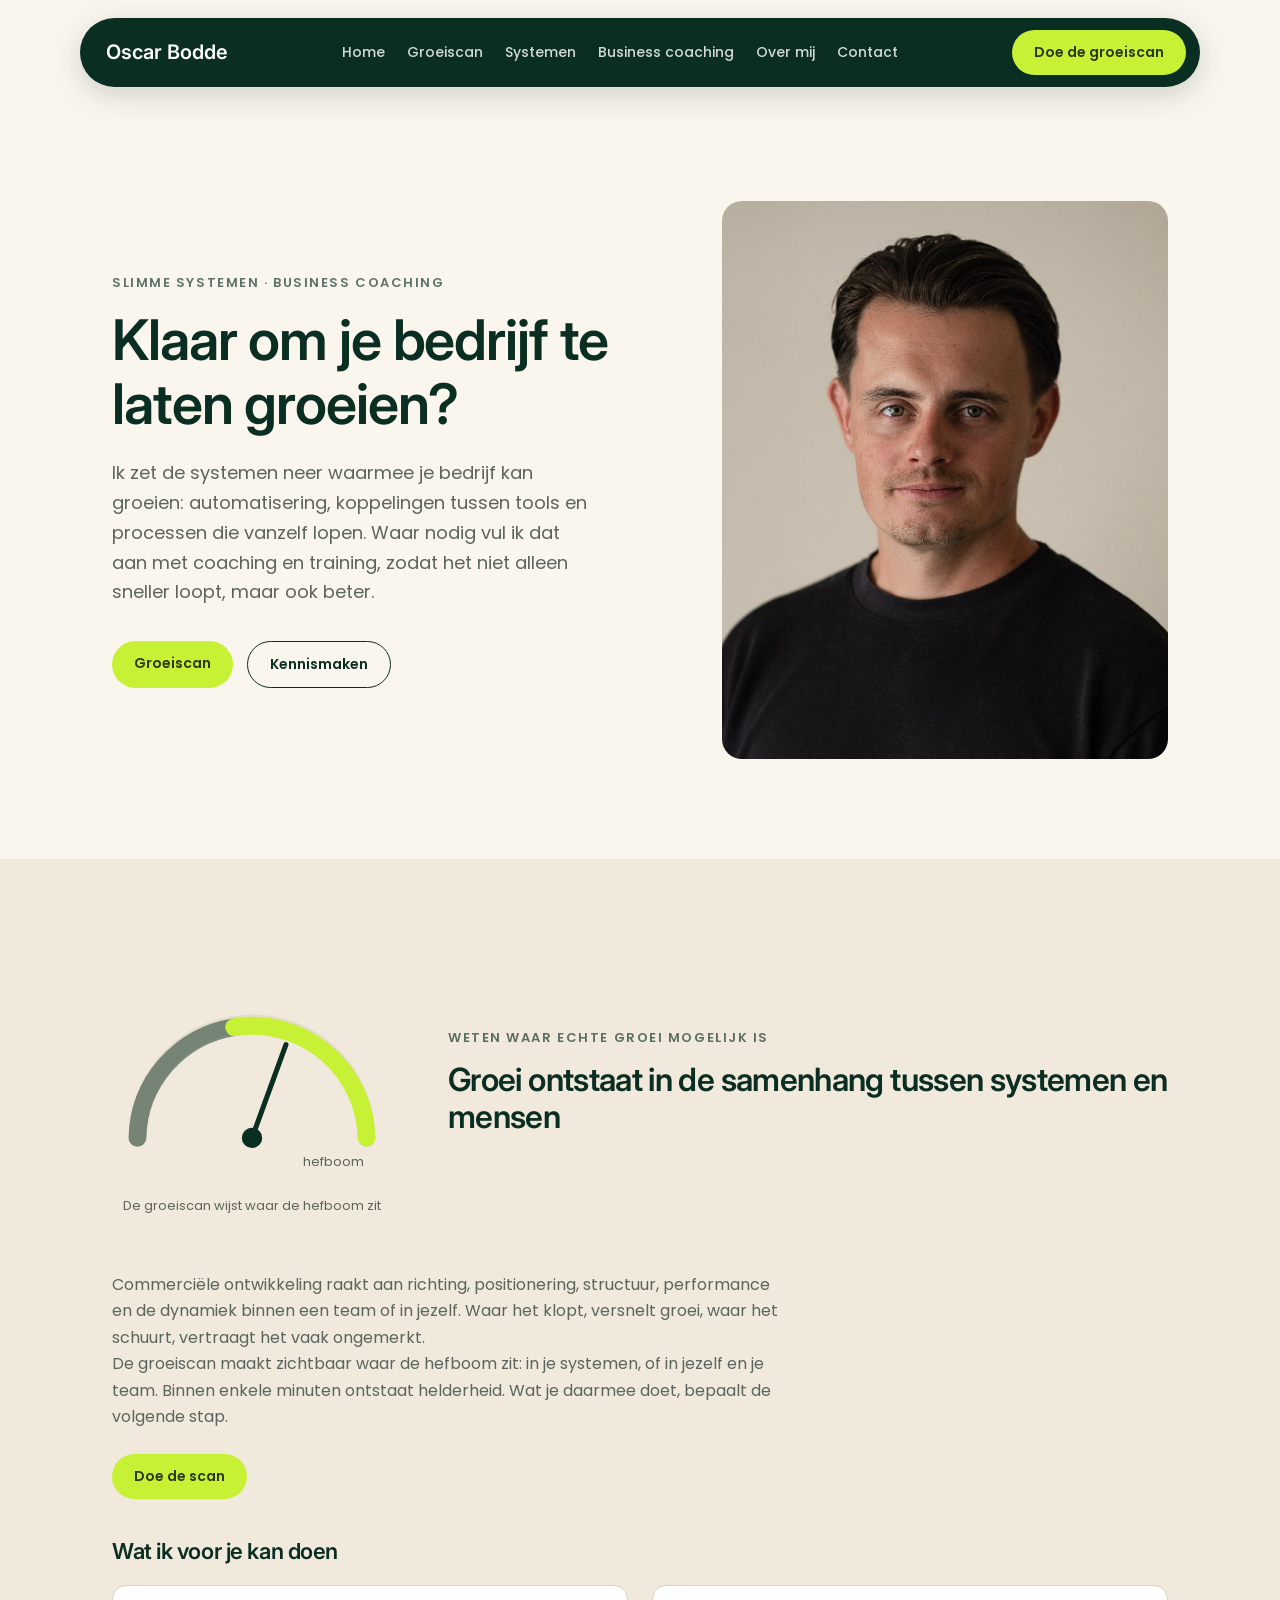
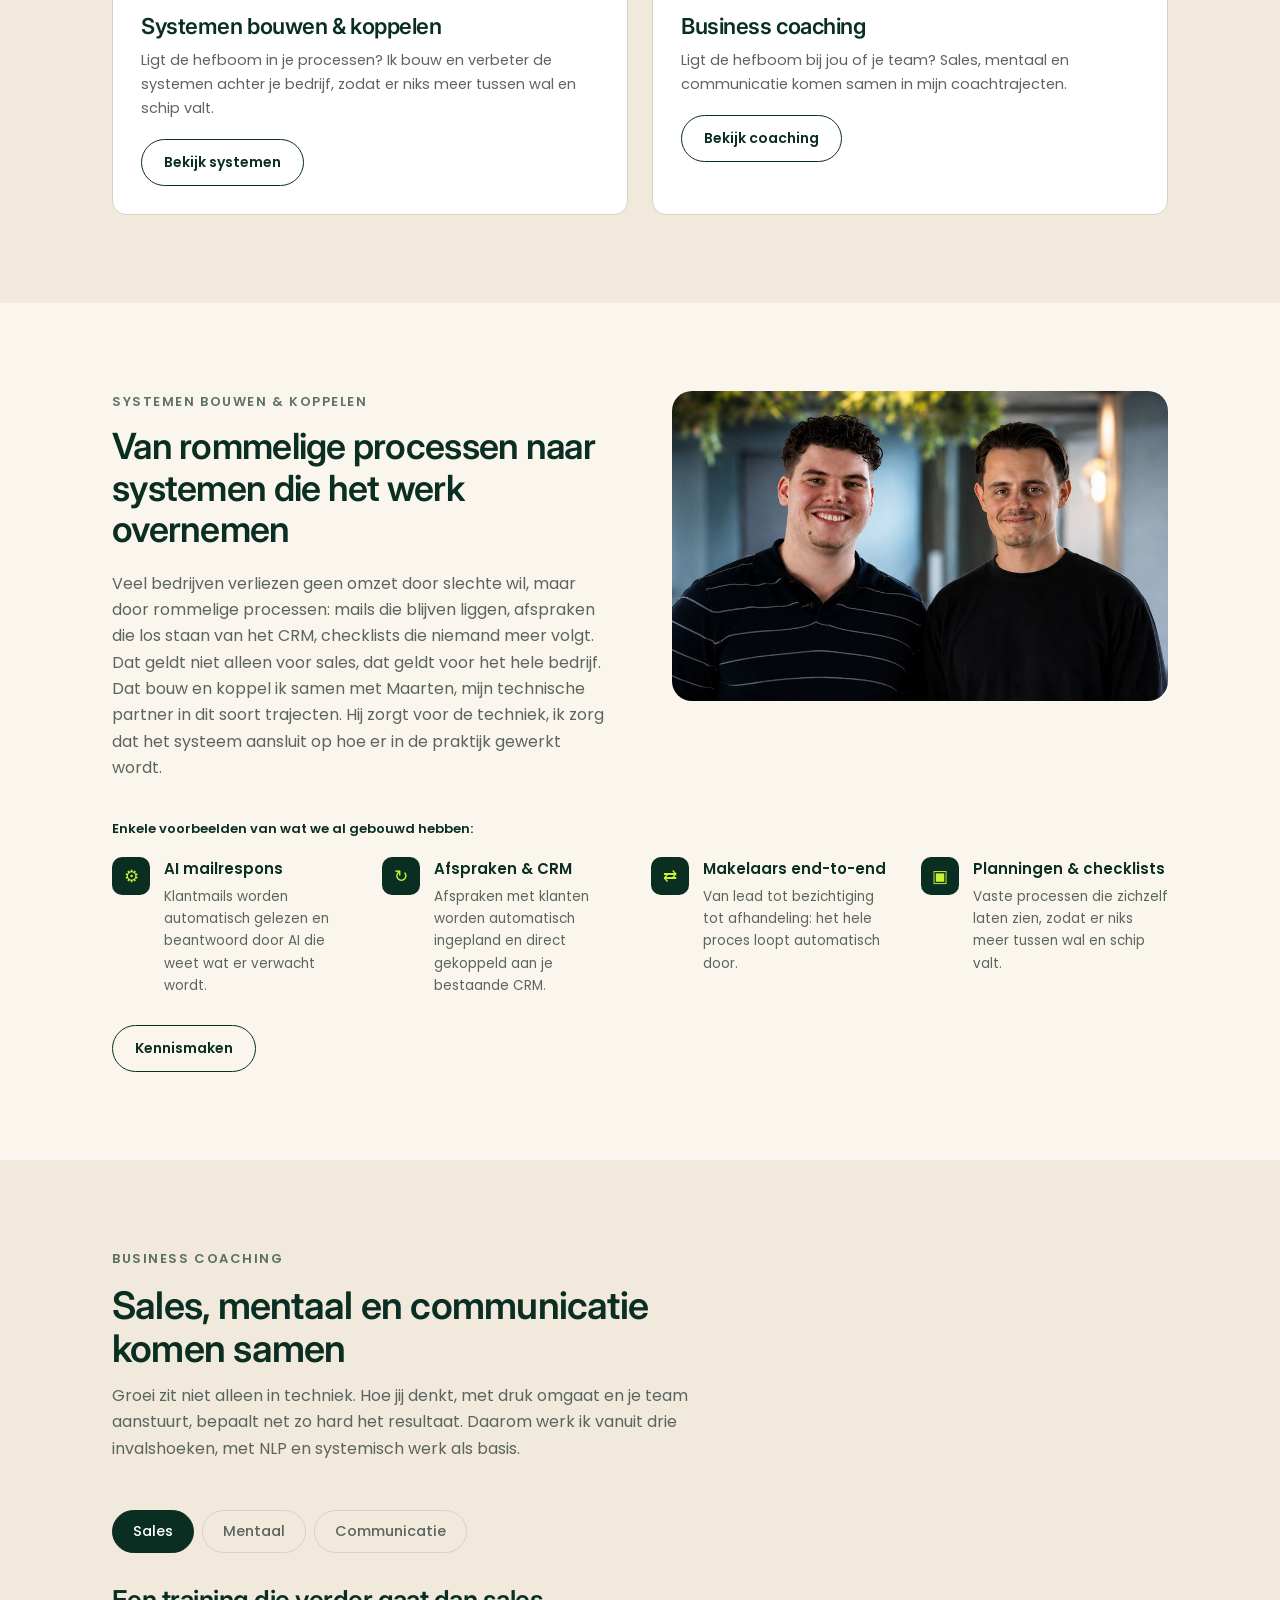
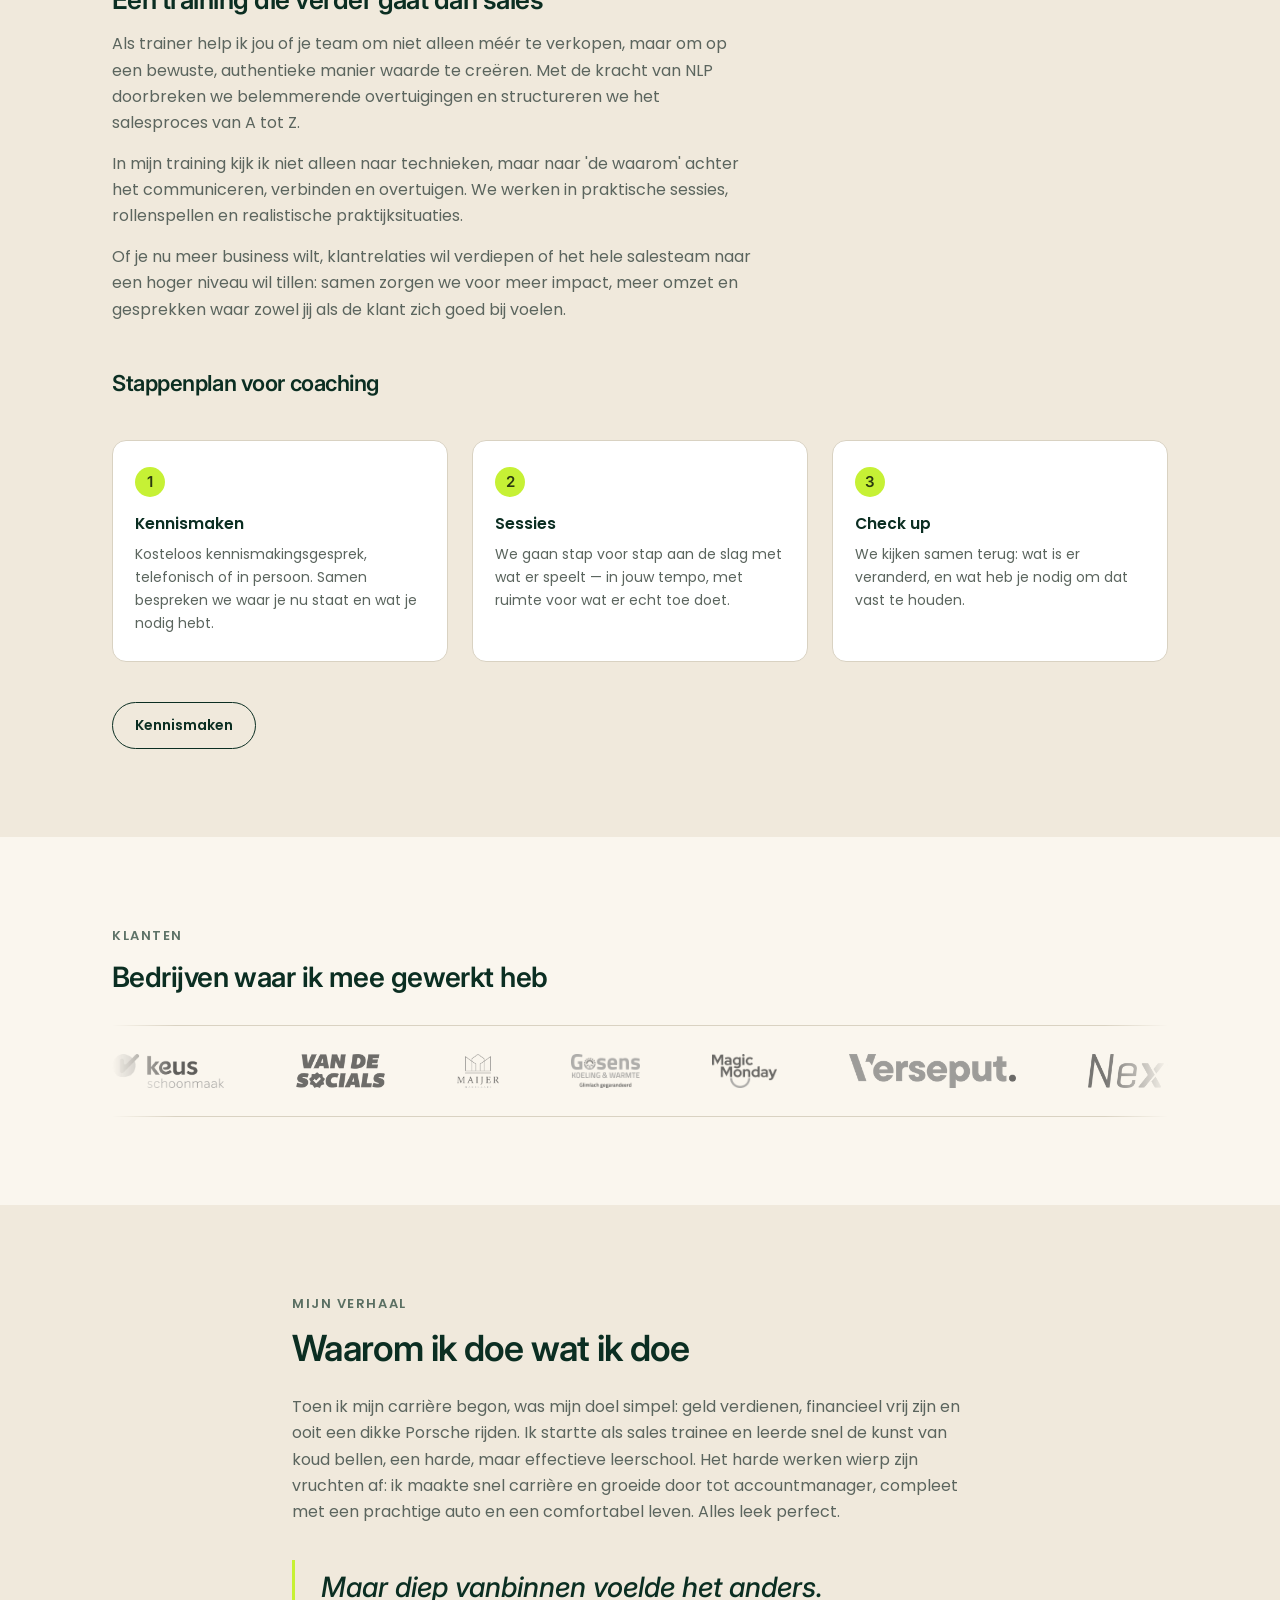
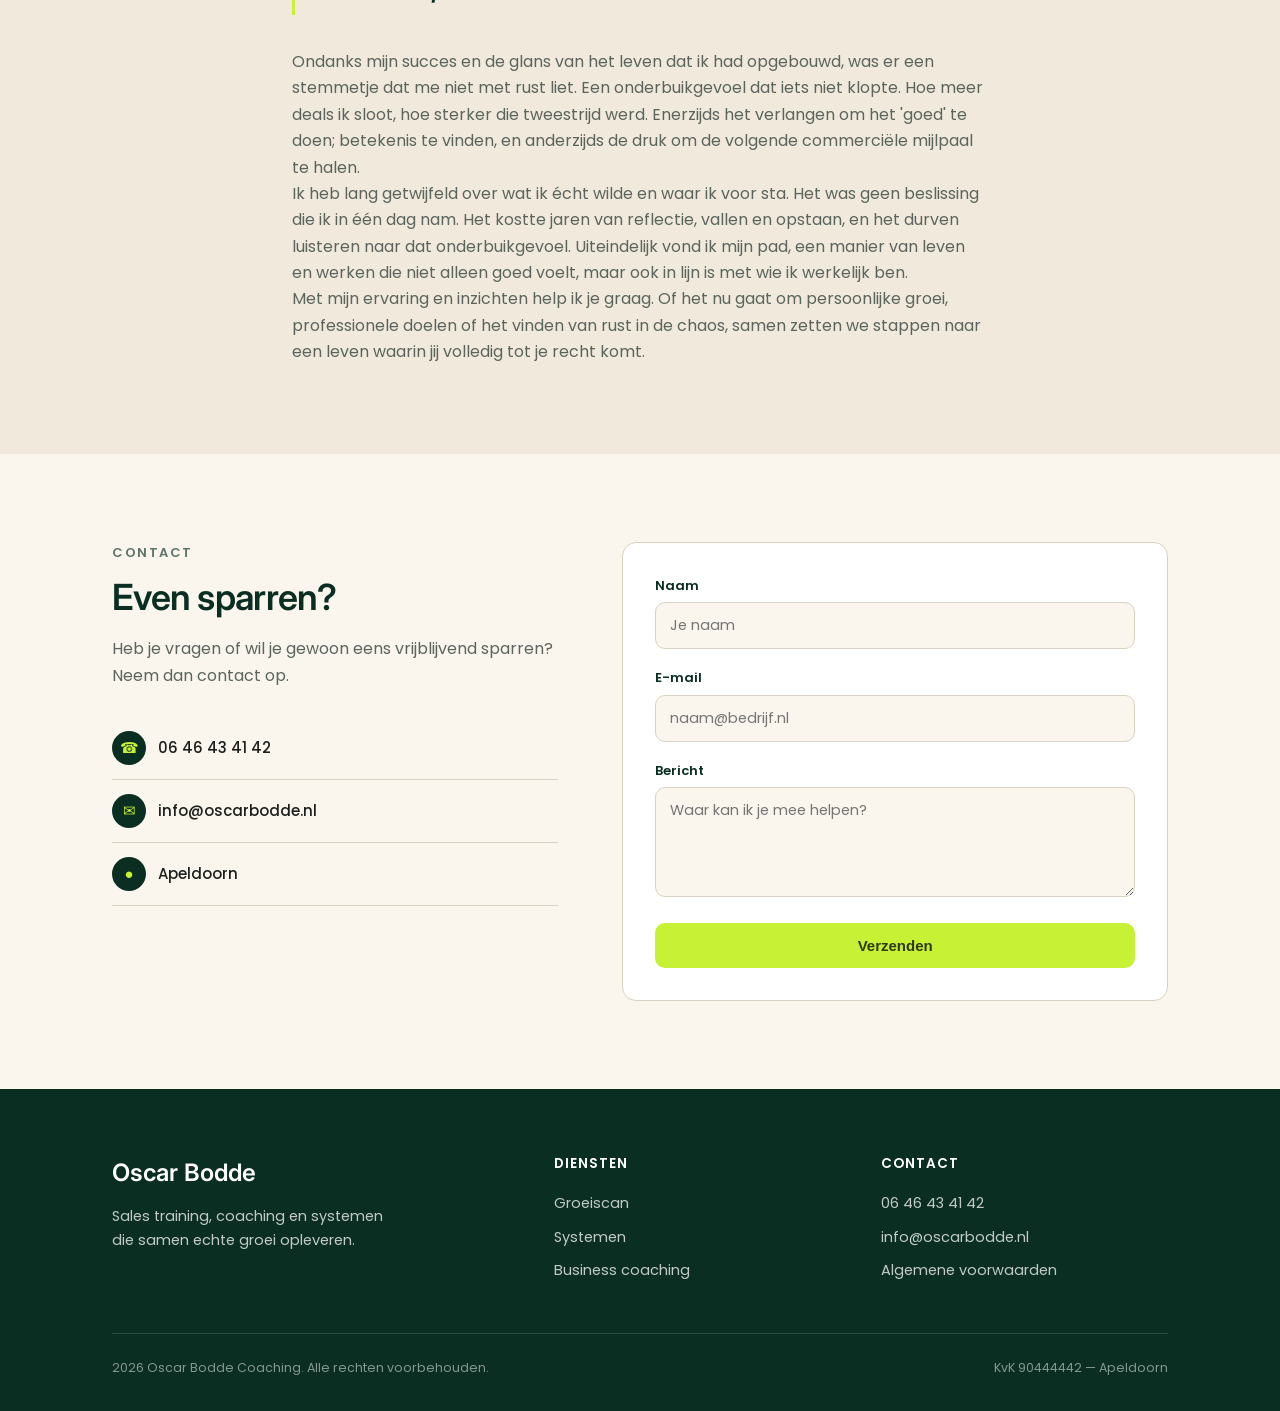
==== index.html @ 0ae7bcde "Add files via upload" ====
<!DOCTYPE html>
<html lang="nl">
<head>
<meta charset="UTF-8">
<meta name="viewport" content="width=device-width, initial-scale=1.0">
<title>Oscar Bodde | Systemen &amp; Business Coaching | Apeldoorn</title>
<meta name="description" content="Oscar Bodde bouwt de systemen waarmee jouw bedrijf kan groeien — automatisering en koppelingen tussen tools — aangevuld met business coaching in sales, mentaal en communicatie. Doe de gratis groeiscan.">
<link rel="canonical" href="https://oscarbodde.nl/">

<meta property="og:type" content="website">
<meta property="og:title" content="Oscar Bodde | Systemen & Business Coaching">
<meta property="og:description" content="Systemen die je bedrijf laten groeien, aangevuld met business coaching in sales, mentaal en communicatie.">
<meta property="og:url" content="https://oscarbodde.nl/">
<meta property="og:image" content="https://oscarbodde.nl/images/oscar-bodde-portret.jpg">
<meta property="og:locale" content="nl_NL">
<meta name="twitter:card" content="summary_large_image">

<link rel="icon" type="image/png" sizes="32x32" href="images/favicon-32.png">
<link rel="icon" type="image/png" sizes="16x16" href="images/favicon-16.png">
<link rel="icon" type="image/png" sizes="192x192" href="images/favicon-192.png">
<link rel="apple-touch-icon" sizes="180x180" href="images/apple-touch-icon.png">

<link rel="preconnect" href="https://fonts.googleapis.com">
<link rel="preconnect" href="https://fonts.gstatic.com" crossorigin>
<link href="https://fonts.googleapis.com/css2?family=Inter:wght@400;500;600;700&family=Poppins:wght@400;500;600&display=swap" rel="stylesheet">
<style>
  :root{
    --forest:#0B2E22;
    --forest-2:#143D2E;
    --lime:#C6F135;
    --lime-ink:#2B3A10;
    --cream:#FAF6EE;
    --sand:#F0E9DC;
    --ink:#1C1F1B;
    --ink-soft:#5B655E;
    --line:#D9D2C2;
    --radius:14px;
  }
  *{box-sizing:border-box;margin:0;padding:0;}
  html{scroll-behavior:smooth;}
  body{
    font-family:'Poppins',sans-serif;
    color:var(--ink);
    background:var(--cream);
    line-height:1.65;
    -webkit-font-smoothing:antialiased;
  }
  h1,h2,h3{
    font-family:'Inter',sans-serif;
    font-weight:600;
    line-height:1.15;
    letter-spacing:-0.02em;
    color:var(--forest);
  }
  p{color:var(--ink-soft);}
  a{color:inherit;text-decoration:none;}
  .wrap{max-width:1120px;margin:0 auto;padding:0 32px;}
  .eyebrow{
    font-size:13px;
    font-weight:600;
    letter-spacing:0.12em;
    text-transform:uppercase;
    color:var(--forest);
    opacity:0.65;
    margin-bottom:14px;
    display:block;
  }

  /* NAV */
  header{
    position:sticky;top:0;z-index:50;
    padding:18px 24px;
  }
  .navpill{
    max-width:1120px;margin:0 auto;
    background:var(--forest);
    border-radius:999px;
    padding:12px 14px 12px 26px;
    display:flex;align-items:center;justify-content:space-between;
    box-shadow:0 8px 30px rgba(11,46,34,0.18);
  }
  .wordmark{
    font-family:'Inter',sans-serif;
    font-size:20px;
    font-weight:600;
    color:#fff;
  }
  nav.links{display:flex;gap:22px;}
  nav.links a{
    color:rgba(255,255,255,0.82);
    font-size:14px;
    font-weight:500;
    white-space:nowrap;
    transition:color .15s ease;
  }
  nav.links a:hover{color:var(--lime);}
  .cta-btn{
    background:var(--lime);
    color:var(--lime-ink);
    font-weight:600;
    font-size:14px;
    padding:11px 22px;
    border-radius:999px;
    border:none;
    cursor:pointer;
    display:inline-block;
  }
  .cta-btn.outline{
    background:transparent;
    border:1.5px solid var(--forest);
    color:var(--forest);
  }
  .cta-btn.outline.light{border-color:rgba(255,255,255,0.5);color:#fff;}
  .navcta{display:flex;align-items:center;gap:16px;}
  .menu-toggle{display:none;background:none;border:none;color:#fff;font-size:22px;cursor:pointer;}

  .mobile-menu{
    display:none;
    flex-direction:column;
    max-width:1120px;margin:8px auto 0;
    background:var(--forest);
    border-radius:20px;
    padding:10px 20px 18px;
    box-shadow:0 8px 30px rgba(11,46,34,0.18);
  }
  .mobile-menu.open{display:flex;}
  .mobile-menu a{
    color:rgba(255,255,255,0.85);
    font-size:15px;font-weight:500;
    padding:12px 4px;
    border-bottom:1px solid rgba(255,255,255,0.1);
  }
  .mobile-menu a:last-child{border-bottom:none;}
  .mobile-menu a.cta-btn{border-bottom:none;color:var(--lime-ink);}

  /* HERO */
  .hero{
    padding:96px 0 100px;
  }
  .hero-grid{
    display:grid;
    grid-template-columns:1.1fr 0.9fr;
    gap:64px;
    align-items:center;
  }
  .hero h1{
    font-size:56px;
    margin-bottom:22px;
  }
  .hero p.lead{
    font-size:18px;
    max-width:480px;
    margin-bottom:34px;
  }
  .hero-ctas{display:flex;gap:14px;flex-wrap:wrap;}
  .photo-block{
    aspect-ratio:4/5;
    border-radius:20px;
    background:linear-gradient(155deg,var(--forest) 0%, var(--forest-2) 55%, var(--lime) 165%);
    display:flex;align-items:flex-end;
    padding:22px;
    position:relative;
    overflow:hidden;
  }
  .photo-label{
    background:rgba(250,246,238,0.94);
    color:var(--forest);
    font-size:12.5px;
    font-weight:600;
    padding:8px 14px;
    border-radius:999px;
  }
  .photo-block.wide{aspect-ratio:16/10;}
  img.photo-block{object-fit:cover;object-position:center top;display:block;width:100%;height:auto;padding:0;background:none;}

  /* SECTION SHELLS */
  section{padding:88px 0;}
  .sand{background:var(--sand);}
  .section-head{max-width:640px;margin-bottom:48px;}
  .section-head h2{font-size:38px;}

  /* GROEISCAN / DIAL */
  .dial-row{
    display:grid;
    grid-template-columns:280px 1fr;
    gap:56px;
    align-items:center;
    margin-bottom:56px;
  }
  .dial-caption{
    text-align:center;
    font-size:13px;
    color:var(--ink-soft);
    margin-top:10px;
  }
  .tabs{display:flex;gap:8px;margin-bottom:32px;flex-wrap:wrap;}
  .tab-btn{
    padding:10px 20px;
    border-radius:999px;
    border:1.5px solid var(--line);
    background:transparent;
    color:var(--ink-soft);
    font-family:'Poppins',sans-serif;
    font-size:14.5px;
    font-weight:500;
    cursor:pointer;
    transition:all .15s ease;
  }
  .tab-btn.active{
    background:var(--forest);
    border-color:var(--forest);
    color:#fff;
  }
  .tab-panel{display:none;}
  .tab-panel.active{display:block;animation:fade .35s ease;}
  @keyframes fade{from{opacity:0;transform:translateY(6px);}to{opacity:1;transform:none;}}
  .tab-panel h3{font-size:26px;margin-bottom:16px;}
  .tab-panel p{margin-bottom:14px;max-width:640px;}

  /* TEASER CARDS (groeiscan ingang) */
  .teaser-cards{display:grid;grid-template-columns:1fr 1fr;gap:24px;margin-top:8px;}
  .teaser-card{background:#fff;border:1px solid var(--line);border-radius:var(--radius);padding:28px;}
  .teaser-card .eyebrow{margin-bottom:8px;}
  .teaser-card h3{font-size:22px;margin-bottom:10px;}
  .teaser-card p{font-size:14.5px;margin-bottom:18px;}

  /* FEATURE GRID (systemen) */
  .feature-grid{display:grid;grid-template-columns:1fr 1fr;gap:22px;margin:32px 0 8px;}
  .feature-grid.wide{grid-template-columns:repeat(4,1fr);margin:0;}

  /* LOGO MARQUEE (klanten) */
  .logo-marquee{
    overflow:hidden;
    position:relative;
    -webkit-mask-image: linear-gradient(to right, transparent, black 6%, black 94%, transparent);
    mask-image: linear-gradient(to right, transparent, black 6%, black 94%, transparent);
    border-top:1px solid var(--line);
    border-bottom:1px solid var(--line);
    padding:28px 0;
  }
  .logo-marquee-track{
    display:flex;
    align-items:center;
    gap:72px;
    width:max-content;
    animation:logo-scroll 26s linear infinite;
  }
  .logo-marquee-track img{
    height:34px;
    width:auto;
    max-width:none;
    object-fit:contain;
    filter:grayscale(1);
    opacity:0.65;
    flex-shrink:0;
    transition:opacity .15s ease;
  }
  .logo-marquee-track img:hover{opacity:1;}
  @keyframes logo-scroll{
    from{transform:translateX(0);}
    to{transform:translateX(-50%);}
  }

  /* TESTIMONIALS CAROUSEL */
  .carousel{overflow:hidden;position:relative;margin-bottom:28px;}
  .carousel-track{display:flex;transition:transform .5s cubic-bezier(.4,0,.2,1);}
  .testimonial-card{
    flex:0 0 100%;
    background:#fff;
    border:1px solid var(--line);
    border-radius:var(--radius);
    padding:32px 36px;
    max-width:640px;
  }
  .sand .testimonial-card{background:var(--cream);}
  .testimonial-card .stars{color:var(--lime-ink);letter-spacing:2px;margin-bottom:14px;font-size:15px;}
  .testimonial-card p{font-size:15.5px;color:var(--ink);margin-bottom:18px;line-height:1.6;}
  .testimonial-card .source{font-size:12.5px;color:var(--ink-soft);font-weight:500;}
  .carousel-controls{display:flex;align-items:center;gap:18px;margin-top:24px;}
  .carousel-btn{
    width:38px;height:38px;border-radius:50%;border:1.5px solid var(--line);
    background:#fff;color:var(--forest);font-size:15px;cursor:pointer;
    display:flex;align-items:center;justify-content:center;flex-shrink:0;
    transition:all .15s ease;
  }
  .carousel-btn:hover{background:var(--forest);color:#fff;border-color:var(--forest);}
  .carousel-dots{display:flex;gap:8px;}
  .carousel-dots .dot{width:8px;height:8px;border-radius:50%;background:var(--line);cursor:pointer;border:none;padding:0;}
  .carousel-dots .dot.active{background:var(--forest);}
  .feature{display:flex;gap:14px;align-items:flex-start;}
  .feature .ic{
    width:38px;height:38px;border-radius:10px;flex-shrink:0;
    background:var(--forest);color:var(--lime);
    display:flex;align-items:center;justify-content:center;font-size:17px;
  }
  .feature h4{font-family:'Poppins';font-weight:600;font-size:15px;color:var(--forest);margin-bottom:4px;}
  .feature p{font-size:13.5px;margin:0;}

  /* COACHING STEPS */
  .steps{
    display:grid;
    grid-template-columns:repeat(3,1fr);
    gap:24px;
    margin:44px 0 40px;
  }
  .step{
    background:var(--cream);
    border:1px solid var(--line);
    border-radius:var(--radius);
    padding:26px 22px;
  }
  .sand .step{background:#fff;}
  .step-num{
    font-family:'Inter',sans-serif;
    font-weight:600;
    font-size:15px;
    color:var(--lime-ink);
    background:var(--lime);
    width:30px;height:30px;
    border-radius:50%;
    display:flex;align-items:center;justify-content:center;
    font-weight:600;
    margin-bottom:14px;
  }
  .step h4{font-family:'Poppins';font-weight:600;font-size:15.5px;color:var(--forest);margin-bottom:6px;}
  .step p{font-size:14px;margin:0;}

  .two-col{
    display:grid;
    grid-template-columns:1fr 1fr;
    gap:64px;
    align-items:start;
  }

  /* PULLQUOTE */
  .pullquote{
    font-family:'Inter',sans-serif;
    font-style:italic;
    font-weight:500;
    font-size:28px;
    color:var(--forest);
    line-height:1.4;
    padding:8px 0 8px 26px;
    border-left:3px solid var(--lime);
    margin:34px 0;
  }

  /* CONTACT */
  .contact-grid{
    display:grid;
    grid-template-columns:0.9fr 1.1fr;
    gap:64px;
  }
  .contact-list{margin-top:28px;}
  .contact-list li{
    list-style:none;
    display:flex;
    align-items:center;
    gap:12px;
    padding:14px 0;
    border-bottom:1px solid var(--line);
    font-size:15px;
    font-weight:500;
    color:var(--ink);
  }
  .contact-list .ic{
    width:34px;height:34px;
    border-radius:50%;
    background:var(--forest);
    color:var(--lime);
    display:flex;align-items:center;justify-content:center;
    font-size:15px;
    flex-shrink:0;
  }
  form.contact-form{
    background:#fff;
    border:1px solid var(--line);
    border-radius:var(--radius);
    padding:32px;
  }
  form.contact-form label{
    display:block;font-size:13px;font-weight:600;color:var(--forest);margin-bottom:6px;
  }
  form.contact-form .field{margin-bottom:18px;}
  form.contact-form input, form.contact-form textarea{
    width:100%;
    border:1.5px solid var(--line);
    border-radius:10px;
    padding:12px 14px;
    font-family:'Poppins';
    font-size:14.5px;
    background:var(--cream);
  }
  form.contact-form textarea{min-height:110px;resize:vertical;}
  form.contact-form button{width:100%;padding:14px;font-size:15px;border-radius:10px;}

  /* FOOTER */
  footer{
    background:var(--forest);
    color:rgba(255,255,255,0.75);
    padding:64px 0 32px;
  }
  .foot-grid{
    display:grid;
    grid-template-columns:1.4fr 1fr 1fr;
    gap:40px;
    padding-bottom:40px;
    border-bottom:1px solid rgba(255,255,255,0.14);
  }
  .foot-grid h5{
    color:#fff;font-family:'Poppins';font-weight:600;font-size:13.5px;
    text-transform:uppercase;letter-spacing:0.08em;margin-bottom:16px;
  }
  .foot-grid a, .foot-grid p{
    display:block;font-size:14.5px;margin-bottom:10px;color:rgba(255,255,255,0.75);
  }
  .foot-grid a:hover{color:var(--lime);}
  .foot-word{font-family:'Inter';font-weight:600;font-size:24px;color:#fff;margin-bottom:12px;}
  .foot-bottom{
    display:flex;justify-content:space-between;flex-wrap:wrap;gap:12px;
    padding-top:24px;font-size:12.5px;color:rgba(255,255,255,0.5);
  }

  .placeholder-note{
    font-size:12.5px;
    color:var(--ink-soft);
    background:var(--sand);
    border:1px dashed var(--line);
    border-radius:10px;
    padding:10px 14px;
    margin-top:10px;
    display:inline-block;
  }

  @media(max-width:860px){
    nav.links{display:none;}
    .navcta{display:none;}
    .menu-toggle{display:block;}
    .hero-grid, .two-col, .dial-row, .contact-grid, .teaser-cards, .feature-grid{grid-template-columns:1fr;}
    .feature-grid.wide{grid-template-columns:1fr 1fr;}
    .hero h1{font-size:38px;}
    .steps{grid-template-columns:1fr;}
    .foot-grid{grid-template-columns:1fr;}
    .hero{padding:56px 0 60px;}
    section{padding:60px 0;}
  }
  @media(max-width:560px){
    .feature-grid.wide{grid-template-columns:1fr;}
  }
  @media (prefers-reduced-motion: reduce){
    html{scroll-behavior:auto;}
    *{animation:none !important;transition:none !important;}
  }
</style>
</head>
<body>

<header>
  <div class="navpill">
    <div class="wordmark">Oscar Bodde</div>
    <nav class="links">
      <a href="#home">Home</a>
      <a href="#groeiscan">Groeiscan</a>
      <a href="#systemen">Systemen</a>
      <a href="#business-coaching">Business coaching</a>
      <a href="#over-mij">Over mij</a>
      <a href="#contact">Contact</a>
    </nav>
    <div class="navcta">
      <a href="https://groeiscan.oscarbodde.nl/" class="cta-btn" target="_blank" rel="noopener">Doe de groeiscan</a>
    </div>
    <button class="menu-toggle" id="menu-toggle" aria-label="Menu" aria-expanded="false">&#9776;</button>
  </div>
  <nav class="mobile-menu" id="mobile-menu">
    <a href="#home">Home</a>
    <a href="#groeiscan">Groeiscan</a>
    <a href="#systemen">Systemen</a>
    <a href="#business-coaching">Business coaching</a>
    <a href="#over-mij">Over mij</a>
    <a href="#contact">Contact</a>
    <a href="https://groeiscan.oscarbodde.nl/" class="cta-btn" target="_blank" rel="noopener" style="margin-top:6px;justify-content:center;">Doe de groeiscan</a>
  </nav>
</header>

<section class="hero" id="home">
  <div class="wrap hero-grid">
    <div>
      <span class="eyebrow">Slimme systemen · Business coaching</span>
      <h1>Klaar om je bedrijf te laten groeien?</h1>
      <p class="lead">Ik zet de systemen neer waarmee je bedrijf kan groeien: automatisering, koppelingen tussen tools en processen die vanzelf lopen. Waar nodig vul ik dat aan met coaching en training, zodat het niet alleen sneller loopt, maar ook beter.</p>
      <div class="hero-ctas">
        <a href="https://groeiscan.oscarbodde.nl/" class="cta-btn" target="_blank" rel="noopener">Groeiscan</a>
        <a href="https://calendly.com/oscarbodde-info/30min" class="cta-btn outline" target="_blank" rel="noopener">Kennismaken</a>
      </div>
    </div>
    <img class="photo-block" src="images/oscar-bodde-portret.jpg" alt="Portret van Oscar Bodde, oprichter van Oscar Bodde Coaching" width="798" height="1200" loading="eager">
  </div>
</section>

<section class="sand" id="groeiscan">
  <div class="wrap">
    <div class="dial-row">
      <div>
        <svg viewBox="0 0 220 180" width="100%" id="gauge-svg" role="img" aria-label="Groeiscan wijzerplaat die naar de hefboom wijst">
          <path d="M20 150 A90 90 0 0 1 200 150" fill="none" stroke="#E3DCC9" stroke-width="14" stroke-linecap="round"/>
          <path d="M20 150 A90 90 0 0 1 96 63" fill="none" stroke="#0B2E22" stroke-width="14" stroke-linecap="round" opacity="0.5"/>
          <path d="M96 63 A90 90 0 0 1 200 150" fill="none" stroke="#C6F135" stroke-width="14" stroke-linecap="round"/>
          <circle cx="110" cy="150" r="8" fill="#0B2E22"/>
          <line id="needle" x1="110" y1="150" x2="110" y2="72" stroke="#0B2E22" stroke-width="4" stroke-linecap="round" style="transform-origin:110px 150px; transform:rotate(-70deg); transition:transform 1.4s cubic-bezier(.2,.8,.2,1);"/>
          <text x="150" y="172" font-family="Poppins" font-size="10" fill="#5B655E">hefboom</text>
        </svg>
        <p class="dial-caption">De groeiscan wijst waar de hefboom zit</p>
      </div>
      <div>
        <span class="eyebrow">Weten waar echte groei mogelijk is</span>
        <h2 style="font-size:32px;margin-bottom:0;">Groei ontstaat in de samenhang tussen systemen en mensen</h2>
      </div>
    </div>

    <p style="max-width:680px;">Commerciële ontwikkeling raakt aan richting, positionering, structuur, performance en de dynamiek binnen een team of in jezelf. Waar het klopt, versnelt groei, waar het schuurt, vertraagt het vaak ongemerkt.</p>
    <p style="max-width:680px;">De groeiscan maakt zichtbaar waar de hefboom zit: in je systemen, of in jezelf en je team. Binnen enkele minuten ontstaat helderheid. Wat je daarmee doet, bepaalt de volgende stap.</p>
    <a href="https://groeiscan.oscarbodde.nl/" class="cta-btn" style="margin-top:24px;margin-bottom:40px;display:inline-block;" target="_blank" rel="noopener">Doe de scan</a>

    <h3 style="font-size:22px;margin-bottom:20px;">Wat ik voor je kan doen</h3>
    <div class="teaser-cards">
      <div class="teaser-card">
        <h3>Systemen bouwen &amp; koppelen</h3>
        <p>Ligt de hefboom in je processen? Ik bouw en verbeter de systemen achter je bedrijf, zodat er niks meer tussen wal en schip valt.</p>
        <a href="#systemen" class="cta-btn outline">Bekijk systemen</a>
      </div>
      <div class="teaser-card">
        <h3>Business coaching</h3>
        <p>Ligt de hefboom bij jou of je team? Sales, mentaal en communicatie komen samen in mijn coachtrajecten.</p>
        <a href="#business-coaching" class="cta-btn outline">Bekijk coaching</a>
      </div>
    </div>
  </div>
</section>

<section id="systemen">
  <div class="wrap">
    <div class="two-col">
      <div>
        <span class="eyebrow">Systemen bouwen &amp; koppelen</span>
        <h2 style="font-size:36px;">Van rommelige processen naar systemen die het werk overnemen</h2>
        <p style="margin-top:20px;">Veel bedrijven verliezen geen omzet door slechte wil, maar door rommelige processen: mails die blijven liggen, afspraken die los staan van het CRM, checklists die niemand meer volgt. Dat geldt niet alleen voor sales, dat geldt voor het hele bedrijf.</p>
        <p>Dat bouw en koppel ik samen met Maarten, mijn technische partner in dit soort trajecten. Hij zorgt voor de techniek, ik zorg dat het systeem aansluit op hoe er in de praktijk gewerkt wordt.</p>
      </div>
<img class="photo-block wide" src="images/oscar-bodde-maarten-systemen-bouwen.jpg" alt="Oscar Bodde en Maarten, samen systemen bouwen voor klanten" width="900" height="720" loading="lazy">
    </div>

    <p style="font-size:13px;font-weight:600;color:var(--forest);margin-top:36px;margin-bottom:18px;">Enkele voorbeelden van wat we al gebouwd hebben:</p>
    <div class="feature-grid wide">
      <div class="feature">
        <span class="ic">&#9881;</span>
        <div><h4>AI mailrespons</h4><p>Klantmails worden automatisch gelezen en beantwoord door AI die weet wat er verwacht wordt.</p></div>
      </div>
      <div class="feature">
        <span class="ic">&#8635;</span>
        <div><h4>Afspraken &amp; CRM</h4><p>Afspraken met klanten worden automatisch ingepland en direct gekoppeld aan je bestaande CRM.</p></div>
      </div>
      <div class="feature">
        <span class="ic">&#8644;</span>
        <div><h4>Makelaars end-to-end</h4><p>Van lead tot bezichtiging tot afhandeling: het hele proces loopt automatisch door.</p></div>
      </div>
      <div class="feature">
        <span class="ic">&#9635;</span>
        <div><h4>Planningen &amp; checklists</h4><p>Vaste processen die zichzelf laten zien, zodat er niks meer tussen wal en schip valt.</p></div>
      </div>
    </div>
    <a href="https://calendly.com/oscarbodde-info/30min" class="cta-btn outline" style="margin-top:28px;display:inline-block;" target="_blank" rel="noopener">Kennismaken</a>
  </div>
</section>

<section class="sand" id="business-coaching">
  <div class="wrap">
    <div class="section-head">
      <span class="eyebrow">Business coaching</span>
      <h2>Sales, mentaal en communicatie komen samen</h2>
      <p style="margin-top:12px;">Groei zit niet alleen in techniek. Hoe jij denkt, met druk omgaat en je team aanstuurt, bepaalt net zo hard het resultaat. Daarom werk ik vanuit drie invalshoeken, met NLP en systemisch werk als basis.</p>
    </div>

    <div class="tabs">
      <button class="tab-btn active" data-tab="sales">Sales</button>
      <button class="tab-btn" data-tab="mentaal">Mentaal</button>
      <button class="tab-btn" data-tab="communicatie">Communicatie</button>
    </div>

    <div class="tab-panel active" data-panel="sales">
      <h3>Een training die verder gaat dan sales</h3>
      <p>Als trainer help ik jou of je team om niet alleen méér te verkopen, maar om op een bewuste, authentieke manier waarde te creëren. Met de kracht van NLP doorbreken we belemmerende overtuigingen en structureren we het salesproces van A tot Z.</p>
      <p>In mijn training kijk ik niet alleen naar technieken, maar naar 'de waarom' achter het communiceren, verbinden en overtuigen. We werken in praktische sessies, rollenspellen en realistische praktijksituaties.</p>
      <p>Of je nu meer business wilt, klantrelaties wil verdiepen of het hele salesteam naar een hoger niveau wil tillen: samen zorgen we voor meer impact, meer omzet en gesprekken waar zowel jij als de klant zich goed bij voelen.</p>
    </div>

    <div class="tab-panel" data-panel="mentaal">
      <h3>Rust in je hoofd, richting in je leven</h3>
      <p>Ervaar je stress, mentale onrust of een voortdurend gevoel van paniek? Heb je het idee dat je vastzit in je hoofd of dat je niet goed meer weet welke richting je op wilt in je werk of in je leven?</p>
      <p>Als coach help ik je om weer innerlijke rust te vinden, beter om te gaan met werkdruk en prestatiedruk, en om meer zelfvertrouwen te ontwikkelen. Samen onderzoeken we wat er achter je onrust zit en hoe jij stap voor stap weer grip krijgt op je gedachten en emoties.</p>
      <p>Of het nu gaat om loopbaanvragen, het omgaan met emoties, of het herstellen van de balans tussen werk en privé, ik begeleid je op een persoonlijke en nuchtere manier.</p>
    </div>

    <div class="tab-panel" data-panel="communicatie">
      <h3>Beter begrepen worden, en beter luisteren</h3>
      <p>Veel frictie in teams zit niet in wat er gezegd wordt, maar in wat er niet gezegd wordt. Met technieken uit NLP en systemisch werk maak ik onderliggende patronen zichtbaar: waar loopt het gesprek vast, wie neemt welke rol in, en wat wordt er stilzwijgend van elkaar verwacht.</p>
      <p>Dat kan in een teamsessie, via een opstelling, of in individuele gesprekken. Het doel is steeds hetzelfde: dat mensen elkaar weer helder verstaan, zonder aannames.</p>
    </div>

    <h3 style="font-size:22px;margin:48px 0 6px;">Stappenplan voor coaching</h3>
    <div class="steps">
      <div class="step">
        <div class="step-num">1</div>
        <h4>Kennismaken</h4>
        <p>Kosteloos kennismakingsgesprek, telefonisch of in persoon. Samen bespreken we waar je nu staat en wat je nodig hebt.</p>
      </div>
      <div class="step">
        <div class="step-num">2</div>
        <h4>Sessies</h4>
        <p>We gaan stap voor stap aan de slag met wat er speelt — in jouw tempo, met ruimte voor wat er echt toe doet.</p>
      </div>
      <div class="step">
        <div class="step-num">3</div>
        <h4>Check up</h4>
        <p>We kijken samen terug: wat is er veranderd, en wat heb je nodig om dat vast te houden.</p>
      </div>
    </div>
    <a href="https://calendly.com/oscarbodde-info/30min" class="cta-btn outline" target="_blank" rel="noopener">Kennismaken</a>
  </div>
</section>

<section id="klanten">
  <div class="wrap">
    <div class="section-head" style="margin-bottom:32px;">
      <span class="eyebrow">Klanten</span>
      <h2 style="font-size:28px;">Bedrijven waar ik mee gewerkt heb</h2>
    </div>
    <div class="logo-marquee">
      <div class="logo-marquee-track">
      <img src="images/logo-keus-schoonmaak.png" alt="Keus Schoonmaak — klant van Oscar Bodde" width="300" height="91" loading="lazy">
      <img src="images/logo-van-de-socials.png" alt="Van de Socials — klant van Oscar Bodde" width="300" height="115" loading="lazy">
      <img src="images/logo-maijer-makelaars.png" alt="Maijer Makelaars — klant van Oscar Bodde" width="249" height="202" loading="lazy">
      <img src="images/logo-gosens-koeling-warmte.png" alt="Gosens Koeling & Warmte — klant van Oscar Bodde" width="300" height="148" loading="lazy">
      <img src="images/logo-magic-monday.png" alt="Magic Monday — klant van Oscar Bodde" width="300" height="156" loading="lazy">
      <img src="images/logo-verseput.png" alt="Verseput — klant van Oscar Bodde" width="300" height="61" loading="lazy">
      <img src="images/logo-nextens.png" alt="Nextens — klant van Oscar Bodde" width="300" height="62" loading="lazy">
      <img src="images/logo-hlpc.png" alt="HLPC — klant van Oscar Bodde" width="300" height="125" loading="lazy">
      <img src="images/logo-keus-schoonmaak.png" alt="Keus Schoonmaak — klant van Oscar Bodde" width="300" height="91" loading="lazy">
      <img src="images/logo-van-de-socials.png" alt="Van de Socials — klant van Oscar Bodde" width="300" height="115" loading="lazy">
      <img src="images/logo-maijer-makelaars.png" alt="Maijer Makelaars — klant van Oscar Bodde" width="249" height="202" loading="lazy">
      <img src="images/logo-gosens-koeling-warmte.png" alt="Gosens Koeling & Warmte — klant van Oscar Bodde" width="300" height="148" loading="lazy">
      <img src="images/logo-magic-monday.png" alt="Magic Monday — klant van Oscar Bodde" width="300" height="156" loading="lazy">
      <img src="images/logo-verseput.png" alt="Verseput — klant van Oscar Bodde" width="300" height="61" loading="lazy">
      <img src="images/logo-nextens.png" alt="Nextens — klant van Oscar Bodde" width="300" height="62" loading="lazy">
      <img src="images/logo-hlpc.png" alt="HLPC — klant van Oscar Bodde" width="300" height="125" loading="lazy">
      </div>
    </div>
  </div>
</section>

<section class="sand" id="over-mij">
  <div class="wrap" style="max-width:760px;">
    <span class="eyebrow">Mijn verhaal</span>
    <h2 style="font-size:36px;margin-bottom:24px;">Waarom ik doe wat ik doe</h2>
    <p>Toen ik mijn carrière begon, was mijn doel simpel: geld verdienen, financieel vrij zijn en ooit een dikke Porsche rijden. Ik startte als sales trainee en leerde snel de kunst van koud bellen, een harde, maar effectieve leerschool. Het harde werken wierp zijn vruchten af: ik maakte snel carrière en groeide door tot accountmanager, compleet met een prachtige auto en een comfortabel leven. Alles leek perfect.</p>
    <p class="pullquote">Maar diep vanbinnen voelde het anders.</p>
    <p>Ondanks mijn succes en de glans van het leven dat ik had opgebouwd, was er een stemmetje dat me niet met rust liet. Een onderbuikgevoel dat iets niet klopte. Hoe meer deals ik sloot, hoe sterker die tweestrijd werd. Enerzijds het verlangen om het 'goed' te doen; betekenis te vinden, en anderzijds de druk om de volgende commerciële mijlpaal te halen.</p>
    <p>Ik heb lang getwijfeld over wat ik écht wilde en waar ik voor sta. Het was geen beslissing die ik in één dag nam. Het kostte jaren van reflectie, vallen en opstaan, en het durven luisteren naar dat onderbuikgevoel. Uiteindelijk vond ik mijn pad, een manier van leven en werken die niet alleen goed voelt, maar ook in lijn is met wie ik werkelijk ben.</p>
    <p>Met mijn ervaring en inzichten help ik je graag. Of het nu gaat om persoonlijke groei, professionele doelen of het vinden van rust in de chaos, samen zetten we stappen naar een leven waarin jij volledig tot je recht komt.</p>
  </div>
</section>

<section id="contact">
  <div class="wrap contact-grid">
    <div>
      <span class="eyebrow">Contact</span>
      <h2 style="font-size:36px;">Even sparren?</h2>
      <p style="margin-top:18px;">Heb je vragen of wil je gewoon eens vrijblijvend sparren? Neem dan contact op.</p>
      <ul class="contact-list">
        <li><span class="ic">&#9742;</span> 06 46 43 41 42</li>
        <li><span class="ic">&#9993;</span> info@oscarbodde.nl</li>
        <li><span class="ic">&#9679;</span> Apeldoorn</li>
      </ul>
    </div>
    <form class="contact-form" id="contact-form">
      <div class="field">
        <label>Naam</label>
        <input type="text" id="cf-naam" placeholder="Je naam" required>
      </div>
      <div class="field">
        <label>E-mail</label>
        <input type="email" id="cf-email" placeholder="naam@bedrijf.nl" required>
      </div>
      <div class="field">
        <label>Bericht</label>
        <textarea id="cf-bericht" placeholder="Waar kan ik je mee helpen?" required></textarea>
      </div>
      <p id="cf-error" style="color:#D85A30;font-size:13.5px;margin-bottom:12px;display:none;"></p>
      <button type="submit" class="cta-btn" id="cf-submit" style="width:100%;">Verzenden</button>
      <p id="cf-success" style="color:var(--forest);font-weight:600;font-size:14.5px;margin-top:14px;display:none;">Bedankt! Je bericht is verstuurd, ik neem snel contact op.</p>
    </form>
  </div>
</section>

<footer>
  <div class="wrap">
    <div class="foot-grid">
      <div>
        <div class="foot-word">Oscar Bodde</div>
        <p style="max-width:280px;">Sales training, coaching en systemen die samen echte groei opleveren.</p>
      </div>
      <div>
        <h5>Diensten</h5>
        <a href="#groeiscan">Groeiscan</a>
        <a href="#systemen">Systemen</a>
        <a href="#business-coaching">Business coaching</a>
      </div>
      <div>
        <h5>Contact</h5>
        <a href="tel:0646434142">06 46 43 41 42</a>
        <a href="mailto:info@oscarbodde.nl">info@oscarbodde.nl</a>
        <a href="/algemene-voorwaarden">Algemene voorwaarden</a>
      </div>
    </div>
    <div class="foot-bottom">
      <span>2026 Oscar Bodde Coaching. Alle rechten voorbehouden.</span>
      <span>KvK 90444442 — Apeldoorn</span>
    </div>
  </div>
</footer>

<script>
  const contactForm = document.getElementById('contact-form');
  if (contactForm) {
    contactForm.addEventListener('submit', async (e) => {
      e.preventDefault();
      const errorEl = document.getElementById('cf-error');
      const successEl = document.getElementById('cf-success');
      const submitBtn = document.getElementById('cf-submit');
      errorEl.style.display = 'none';
      successEl.style.display = 'none';

      const naam = document.getElementById('cf-naam').value.trim();
      const email = document.getElementById('cf-email').value.trim();
      const bericht = document.getElementById('cf-bericht').value.trim();

      if (!naam || !email || !bericht) {
        errorEl.textContent = 'Vul alle velden in.';
        errorEl.style.display = 'block';
        return;
      }

      submitBtn.disabled = true;
      submitBtn.textContent = 'Versturen...';

      try {
        const web3res = await fetch('https://api.web3forms.com/submit', {
          method: 'POST',
          headers: { 'Content-Type': 'application/json' },
          body: JSON.stringify({
            access_key: '8deb3e06-edb8-4c43-b4cf-5ee33a0d87e4',
            subject: 'Nieuw contactformulier bericht van ' + naam,
            name: naam,
            email: email,
            message: bericht
          })
        });

        if (!web3res.ok) throw new Error('Web3Forms send failed');

        // Ook opslaan in Supabase voor de admin-omgeving (mag stil falen; de mail is al onderweg)
        fetch('https://uqgxixbkixoinltqfibj.supabase.co/rest/v1/contact_messages', {
          method: 'POST',
          headers: {
            'Content-Type': 'application/json',
            'apikey': 'eyJhbGciOiJIUzI1NiIsInR5cCI6IkpXVCJ9.eyJpc3MiOiJzdXBhYmFzZSIsInJlZiI6InVxZ3hpeGJraXhvaW5sdHFmaWJqIiwicm9sZSI6ImFub24iLCJpYXQiOjE3NzE0MjEwNzIsImV4cCI6MjA4Njk5NzA3Mn0.qCCqyNbQeWBCkr5_ShT7IPTRXJrW_UrHzgJ1hClZ9UM',
            'Authorization': 'Bearer eyJhbGciOiJIUzI1NiIsInR5cCI6IkpXVCJ9.eyJpc3MiOiJzdXBhYmFzZSIsInJlZiI6InVxZ3hpeGJraXhvaW5sdHFmaWJqIiwicm9sZSI6ImFub24iLCJpYXQiOjE3NzE0MjEwNzIsImV4cCI6MjA4Njk5NzA3Mn0.qCCqyNbQeWBCkr5_ShT7IPTRXJrW_UrHzgJ1hClZ9UM'
          },
          body: JSON.stringify({ naam, email, bericht })
        }).catch(() => {});

        contactForm.reset();
        successEl.style.display = 'block';
      } catch (err) {
        errorEl.textContent = 'Er ging iets mis bij het versturen. Probeer het nog eens, of mail direct naar info@oscarbodde.nl.';
        errorEl.style.display = 'block';
      } finally {
        submitBtn.disabled = false;
        submitBtn.textContent = 'Verzenden';
      }
    });
  }
  const menuToggle = document.getElementById('menu-toggle');
  const mobileMenu = document.getElementById('mobile-menu');
  if (menuToggle && mobileMenu) {
    menuToggle.addEventListener('click', () => {
      const isOpen = mobileMenu.classList.toggle('open');
      menuToggle.innerHTML = isOpen ? '&times;' : '&#9776;';
      menuToggle.setAttribute('aria-expanded', isOpen ? 'true' : 'false');
    });
    mobileMenu.querySelectorAll('a').forEach((link) => {
      link.addEventListener('click', () => {
        mobileMenu.classList.remove('open');
        menuToggle.innerHTML = '&#9776;';
        menuToggle.setAttribute('aria-expanded', 'false');
      });
    });
  }

  document.querySelectorAll('.tab-btn').forEach(btn=>{
    btn.addEventListener('click',()=>{
      document.querySelectorAll('.tab-btn').forEach(b=>b.classList.remove('active'));
      document.querySelectorAll('.tab-panel').forEach(p=>p.classList.remove('active'));
      btn.classList.add('active');
      document.querySelector('.tab-panel[data-panel="'+btn.dataset.tab+'"]').classList.add('active');
    });
  });

  const needle = document.getElementById('needle');
  const gauge = document.getElementById('gauge-svg');
  if('IntersectionObserver' in window){
    const obs = new IntersectionObserver((entries)=>{
      entries.forEach(e=>{
        if(e.isIntersecting){
          needle.style.transform = 'rotate(20deg)';
          obs.disconnect();
        }
      });
    },{threshold:0.5});
    obs.observe(gauge);
  }
</script>

</body>
</html>
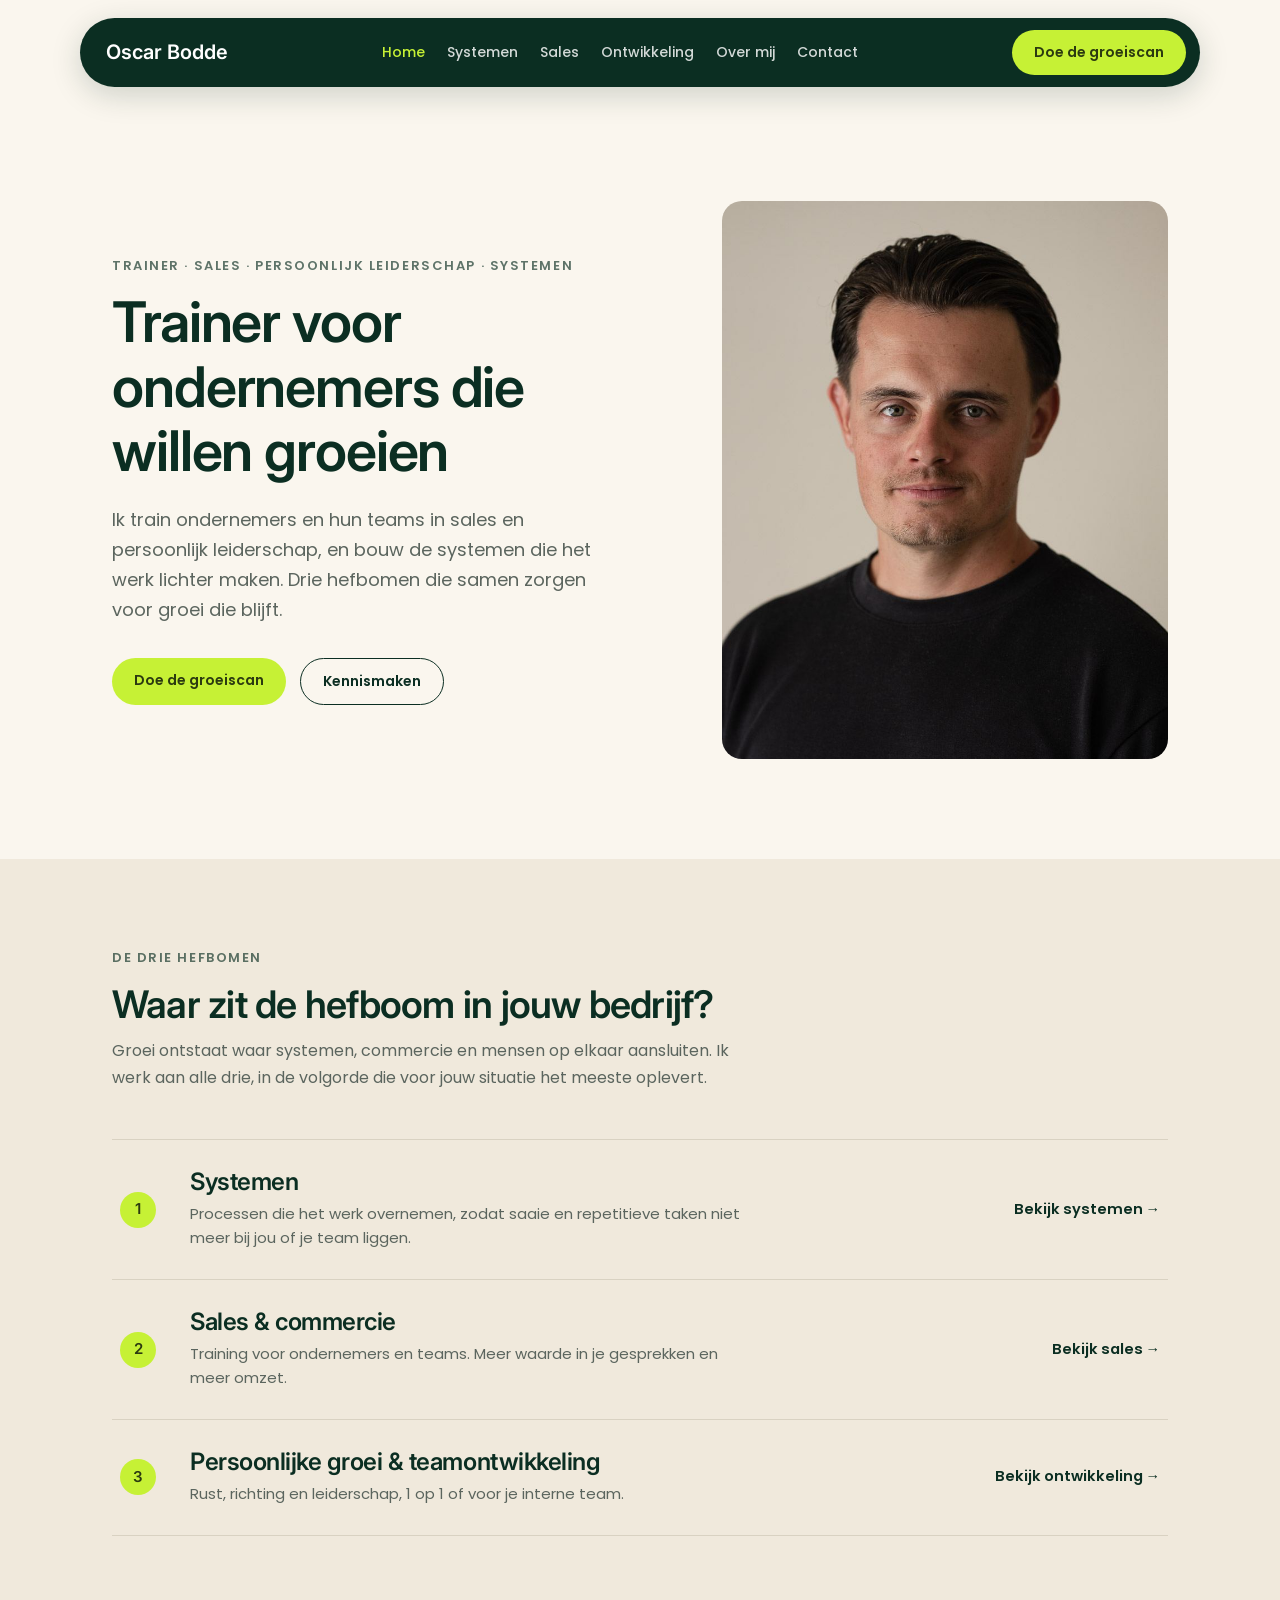
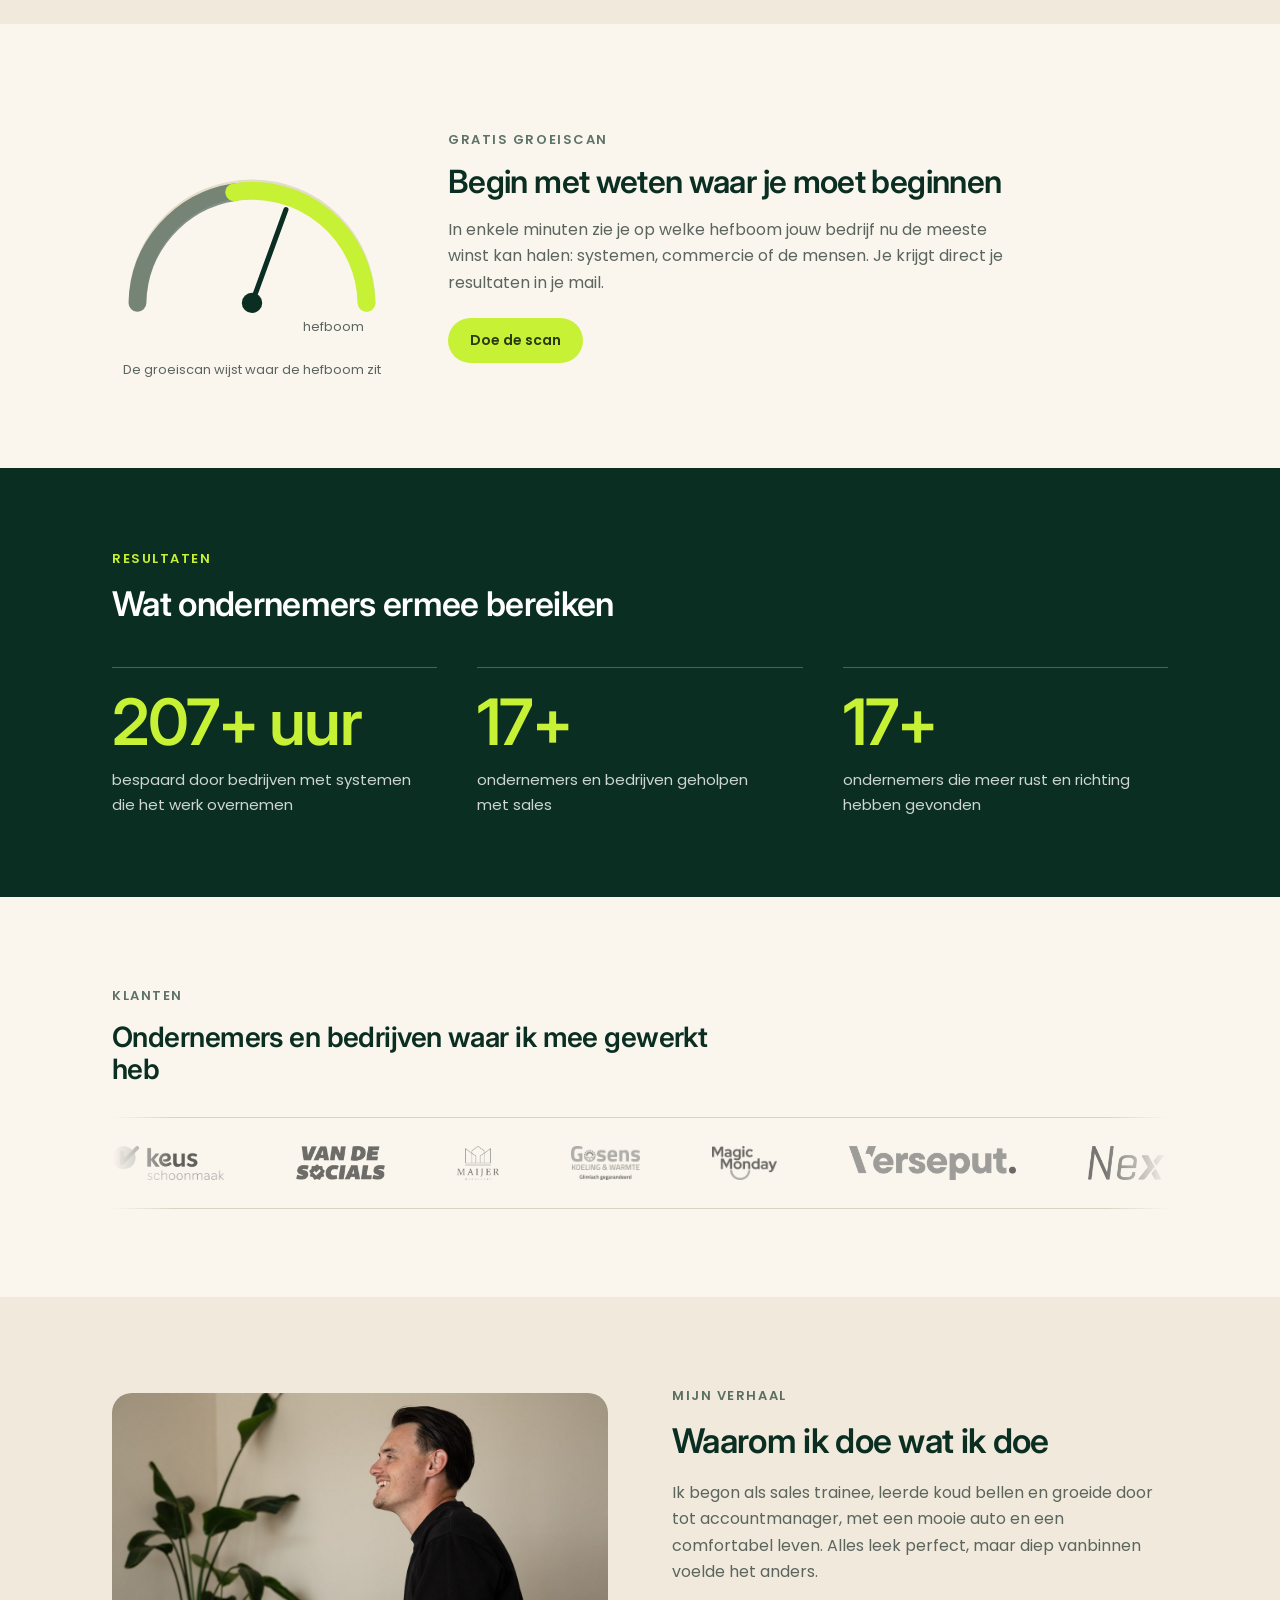
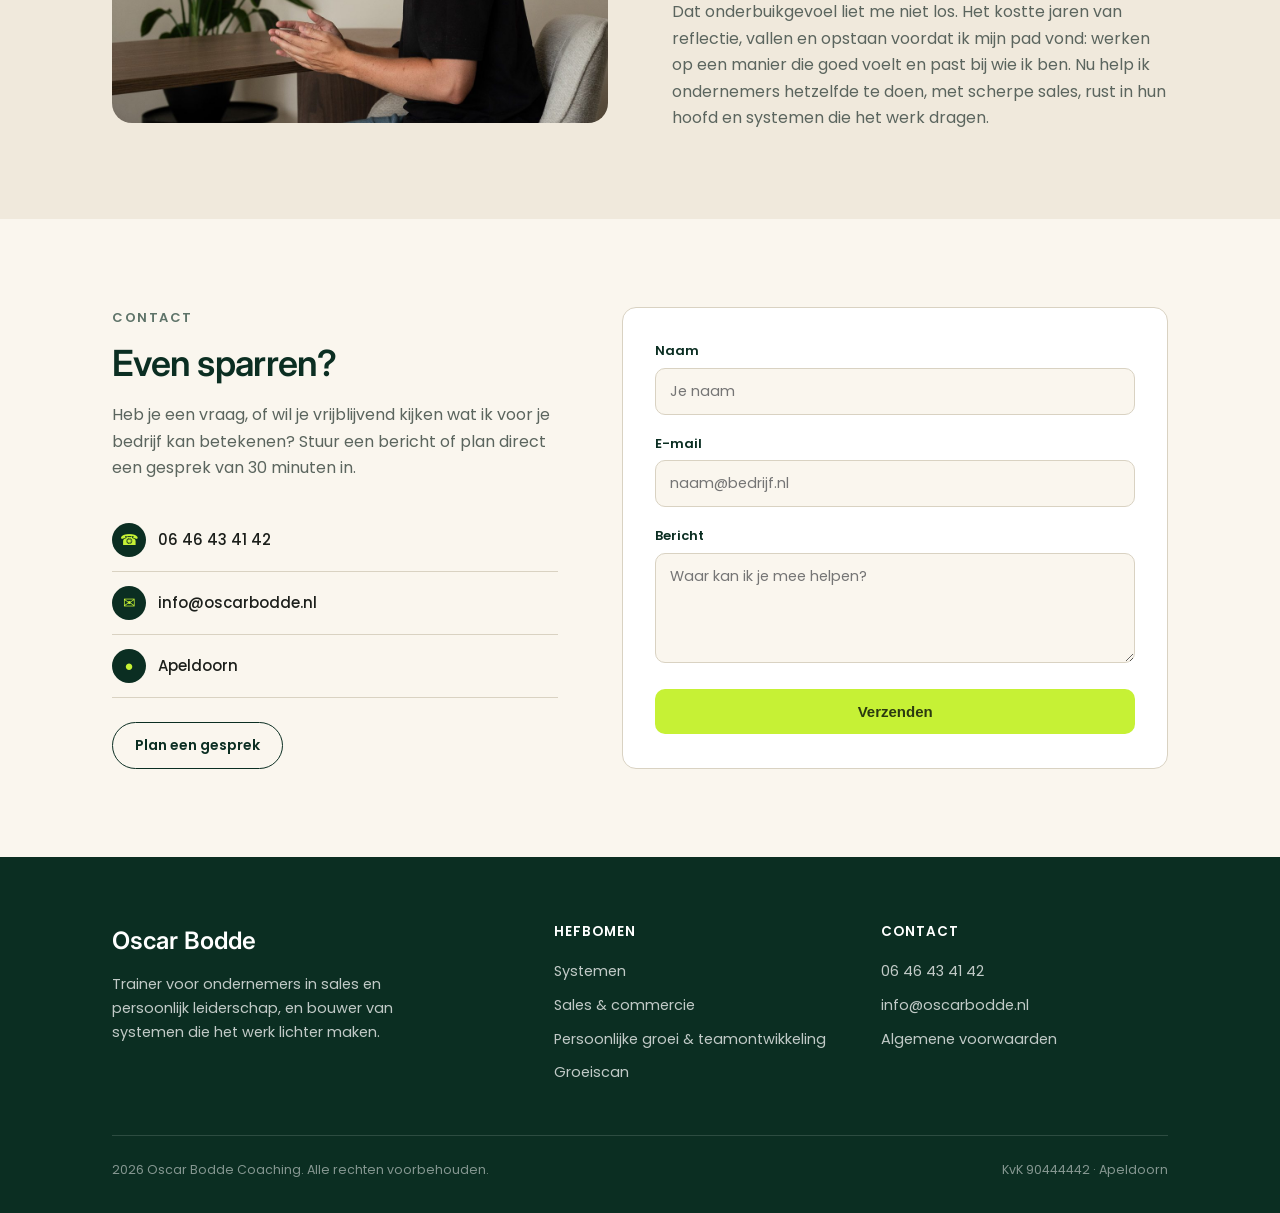
==== commit 5bc0c25e: "Add files via upload" ====
--- a/index.html
+++ b/index.html
@@ -3,503 +3,87 @@
 <head>
 <meta charset="UTF-8">
 <meta name="viewport" content="width=device-width, initial-scale=1.0">
-<title>Oscar Bodde | Systemen &amp; Business Coaching | Apeldoorn</title>
-<meta name="description" content="Oscar Bodde bouwt de systemen waarmee jouw bedrijf kan groeien — automatisering en koppelingen tussen tools — aangevuld met business coaching in sales, mentaal en communicatie. Doe de gratis groeiscan.">
+<title>Oscar Bodde | Trainer in sales en persoonlijk leiderschap | Systemen | Apeldoorn</title>
+<meta name="description" content="Oscar Bodde is trainer voor ondernemers in sales en persoonlijk leiderschap en bouwt systemen die het werk overnemen. Drie hefbomen voor bedrijfsgroei. Doe de gratis groeiscan.">
 <link rel="canonical" href="https://oscarbodde.nl/">
-
+<script type="application/ld+json">
+{
+  "@context": "https://schema.org",
+  "@type": "ProfessionalService",
+  "name": "Oscar Bodde Coaching",
+  "url": "https://oscarbodde.nl/",
+  "image": "https://oscarbodde.nl/images/oscar-bodde-portret.jpg",
+  "description": "Oscar Bodde is trainer voor ondernemers in sales en persoonlijk leiderschap en bouwt systemen die het werk overnemen. Drie hefbomen voor bedrijfsgroei. Doe de gratis groeiscan.",
+  "address": {"@type": "PostalAddress", "streetAddress": "Beurtvaartstraat 75", "postalCode": "7311 MS", "addressLocality": "Apeldoorn", "addressCountry": "NL"},
+  "telephone": "+31646434142",
+  "email": "info@oscarbodde.nl",
+  "areaServed": "NL",
+  "founder": {"@type": "Person", "name": "Oscar Bodde"}
+}
+</script>
 <meta property="og:type" content="website">
-<meta property="og:title" content="Oscar Bodde | Systemen & Business Coaching">
-<meta property="og:description" content="Systemen die je bedrijf laten groeien, aangevuld met business coaching in sales, mentaal en communicatie.">
+<meta property="og:title" content="Oscar Bodde | Trainer in sales en persoonlijk leiderschap | Systemen | Apeldoorn">
+<meta property="og:description" content="Oscar Bodde is trainer voor ondernemers in sales en persoonlijk leiderschap en bouwt systemen die het werk overnemen. Drie hefbomen voor bedrijfsgroei. Doe de gratis groeiscan.">
 <meta property="og:url" content="https://oscarbodde.nl/">
 <meta property="og:image" content="https://oscarbodde.nl/images/oscar-bodde-portret.jpg">
 <meta property="og:locale" content="nl_NL">
 <meta name="twitter:card" content="summary_large_image">
-
-<link rel="icon" type="image/png" sizes="32x32" href="images/favicon-32.png">
-<link rel="icon" type="image/png" sizes="16x16" href="images/favicon-16.png">
-<link rel="icon" type="image/png" sizes="192x192" href="images/favicon-192.png">
-<link rel="apple-touch-icon" sizes="180x180" href="images/apple-touch-icon.png">
-
+<link rel="icon" type="image/png" sizes="32x32" href="/images/favicon-32.png">
+<link rel="icon" type="image/png" sizes="16x16" href="/images/favicon-16.png">
+<link rel="icon" type="image/png" sizes="192x192" href="/images/favicon-192.png">
+<link rel="apple-touch-icon" sizes="180x180" href="/images/apple-touch-icon.png">
 <link rel="preconnect" href="https://fonts.googleapis.com">
 <link rel="preconnect" href="https://fonts.gstatic.com" crossorigin>
 <link href="https://fonts.googleapis.com/css2?family=Inter:wght@400;500;600;700&family=Poppins:wght@400;500;600&display=swap" rel="stylesheet">
-<style>
-  :root{
-    --forest:#0B2E22;
-    --forest-2:#143D2E;
-    --lime:#C6F135;
-    --lime-ink:#2B3A10;
-    --cream:#FAF6EE;
-    --sand:#F0E9DC;
-    --ink:#1C1F1B;
-    --ink-soft:#5B655E;
-    --line:#D9D2C2;
-    --radius:14px;
-  }
-  *{box-sizing:border-box;margin:0;padding:0;}
-  html{scroll-behavior:smooth;}
-  body{
-    font-family:'Poppins',sans-serif;
-    color:var(--ink);
-    background:var(--cream);
-    line-height:1.65;
-    -webkit-font-smoothing:antialiased;
-  }
-  h1,h2,h3{
-    font-family:'Inter',sans-serif;
-    font-weight:600;
-    line-height:1.15;
-    letter-spacing:-0.02em;
-    color:var(--forest);
-  }
-  p{color:var(--ink-soft);}
-  a{color:inherit;text-decoration:none;}
-  .wrap{max-width:1120px;margin:0 auto;padding:0 32px;}
-  .eyebrow{
-    font-size:13px;
-    font-weight:600;
-    letter-spacing:0.12em;
-    text-transform:uppercase;
-    color:var(--forest);
-    opacity:0.65;
-    margin-bottom:14px;
-    display:block;
-  }
-
-  /* NAV */
-  header{
-    position:sticky;top:0;z-index:50;
-    padding:18px 24px;
-  }
-  .navpill{
-    max-width:1120px;margin:0 auto;
-    background:var(--forest);
-    border-radius:999px;
-    padding:12px 14px 12px 26px;
-    display:flex;align-items:center;justify-content:space-between;
-    box-shadow:0 8px 30px rgba(11,46,34,0.18);
-  }
-  .wordmark{
-    font-family:'Inter',sans-serif;
-    font-size:20px;
-    font-weight:600;
-    color:#fff;
-  }
-  nav.links{display:flex;gap:22px;}
-  nav.links a{
-    color:rgba(255,255,255,0.82);
-    font-size:14px;
-    font-weight:500;
-    white-space:nowrap;
-    transition:color .15s ease;
-  }
-  nav.links a:hover{color:var(--lime);}
-  .cta-btn{
-    background:var(--lime);
-    color:var(--lime-ink);
-    font-weight:600;
-    font-size:14px;
-    padding:11px 22px;
-    border-radius:999px;
-    border:none;
-    cursor:pointer;
-    display:inline-block;
-  }
-  .cta-btn.outline{
-    background:transparent;
-    border:1.5px solid var(--forest);
-    color:var(--forest);
-  }
-  .cta-btn.outline.light{border-color:rgba(255,255,255,0.5);color:#fff;}
-  .navcta{display:flex;align-items:center;gap:16px;}
-  .menu-toggle{display:none;background:none;border:none;color:#fff;font-size:22px;cursor:pointer;}
-
-  .mobile-menu{
-    display:none;
-    flex-direction:column;
-    max-width:1120px;margin:8px auto 0;
-    background:var(--forest);
-    border-radius:20px;
-    padding:10px 20px 18px;
-    box-shadow:0 8px 30px rgba(11,46,34,0.18);
-  }
-  .mobile-menu.open{display:flex;}
-  .mobile-menu a{
-    color:rgba(255,255,255,0.85);
-    font-size:15px;font-weight:500;
-    padding:12px 4px;
-    border-bottom:1px solid rgba(255,255,255,0.1);
-  }
-  .mobile-menu a:last-child{border-bottom:none;}
-  .mobile-menu a.cta-btn{border-bottom:none;color:var(--lime-ink);}
-
-  /* HERO */
-  .hero{
-    padding:96px 0 100px;
-  }
-  .hero-grid{
-    display:grid;
-    grid-template-columns:1.1fr 0.9fr;
-    gap:64px;
-    align-items:center;
-  }
-  .hero h1{
-    font-size:56px;
-    margin-bottom:22px;
-  }
-  .hero p.lead{
-    font-size:18px;
-    max-width:480px;
-    margin-bottom:34px;
-  }
-  .hero-ctas{display:flex;gap:14px;flex-wrap:wrap;}
-  .photo-block{
-    aspect-ratio:4/5;
-    border-radius:20px;
-    background:linear-gradient(155deg,var(--forest) 0%, var(--forest-2) 55%, var(--lime) 165%);
-    display:flex;align-items:flex-end;
-    padding:22px;
-    position:relative;
-    overflow:hidden;
-  }
-  .photo-label{
-    background:rgba(250,246,238,0.94);
-    color:var(--forest);
-    font-size:12.5px;
-    font-weight:600;
-    padding:8px 14px;
-    border-radius:999px;
-  }
-  .photo-block.wide{aspect-ratio:16/10;}
-  img.photo-block{object-fit:cover;object-position:center top;display:block;width:100%;height:auto;padding:0;background:none;}
-
-  /* SECTION SHELLS */
-  section{padding:88px 0;}
-  .sand{background:var(--sand);}
-  .section-head{max-width:640px;margin-bottom:48px;}
-  .section-head h2{font-size:38px;}
-
-  /* GROEISCAN / DIAL */
-  .dial-row{
-    display:grid;
-    grid-template-columns:280px 1fr;
-    gap:56px;
-    align-items:center;
-    margin-bottom:56px;
-  }
-  .dial-caption{
-    text-align:center;
-    font-size:13px;
-    color:var(--ink-soft);
-    margin-top:10px;
-  }
-  .tabs{display:flex;gap:8px;margin-bottom:32px;flex-wrap:wrap;}
-  .tab-btn{
-    padding:10px 20px;
-    border-radius:999px;
-    border:1.5px solid var(--line);
-    background:transparent;
-    color:var(--ink-soft);
-    font-family:'Poppins',sans-serif;
-    font-size:14.5px;
-    font-weight:500;
-    cursor:pointer;
-    transition:all .15s ease;
-  }
-  .tab-btn.active{
-    background:var(--forest);
-    border-color:var(--forest);
-    color:#fff;
-  }
-  .tab-panel{display:none;}
-  .tab-panel.active{display:block;animation:fade .35s ease;}
-  @keyframes fade{from{opacity:0;transform:translateY(6px);}to{opacity:1;transform:none;}}
-  .tab-panel h3{font-size:26px;margin-bottom:16px;}
-  .tab-panel p{margin-bottom:14px;max-width:640px;}
-
-  /* TEASER CARDS (groeiscan ingang) */
-  .teaser-cards{display:grid;grid-template-columns:1fr 1fr;gap:24px;margin-top:8px;}
-  .teaser-card{background:#fff;border:1px solid var(--line);border-radius:var(--radius);padding:28px;}
-  .teaser-card .eyebrow{margin-bottom:8px;}
-  .teaser-card h3{font-size:22px;margin-bottom:10px;}
-  .teaser-card p{font-size:14.5px;margin-bottom:18px;}
-
-  /* FEATURE GRID (systemen) */
-  .feature-grid{display:grid;grid-template-columns:1fr 1fr;gap:22px;margin:32px 0 8px;}
-  .feature-grid.wide{grid-template-columns:repeat(4,1fr);margin:0;}
-
-  /* LOGO MARQUEE (klanten) */
-  .logo-marquee{
-    overflow:hidden;
-    position:relative;
-    -webkit-mask-image: linear-gradient(to right, transparent, black 6%, black 94%, transparent);
-    mask-image: linear-gradient(to right, transparent, black 6%, black 94%, transparent);
-    border-top:1px solid var(--line);
-    border-bottom:1px solid var(--line);
-    padding:28px 0;
-  }
-  .logo-marquee-track{
-    display:flex;
-    align-items:center;
-    gap:72px;
-    width:max-content;
-    animation:logo-scroll 26s linear infinite;
-  }
-  .logo-marquee-track img{
-    height:34px;
-    width:auto;
-    max-width:none;
-    object-fit:contain;
-    filter:grayscale(1);
-    opacity:0.65;
-    flex-shrink:0;
-    transition:opacity .15s ease;
-  }
-  .logo-marquee-track img:hover{opacity:1;}
-  @keyframes logo-scroll{
-    from{transform:translateX(0);}
-    to{transform:translateX(-50%);}
-  }
-
-  /* TESTIMONIALS CAROUSEL */
-  .carousel{overflow:hidden;position:relative;margin-bottom:28px;}
-  .carousel-track{display:flex;transition:transform .5s cubic-bezier(.4,0,.2,1);}
-  .testimonial-card{
-    flex:0 0 100%;
-    background:#fff;
-    border:1px solid var(--line);
-    border-radius:var(--radius);
-    padding:32px 36px;
-    max-width:640px;
-  }
-  .sand .testimonial-card{background:var(--cream);}
-  .testimonial-card .stars{color:var(--lime-ink);letter-spacing:2px;margin-bottom:14px;font-size:15px;}
-  .testimonial-card p{font-size:15.5px;color:var(--ink);margin-bottom:18px;line-height:1.6;}
-  .testimonial-card .source{font-size:12.5px;color:var(--ink-soft);font-weight:500;}
-  .carousel-controls{display:flex;align-items:center;gap:18px;margin-top:24px;}
-  .carousel-btn{
-    width:38px;height:38px;border-radius:50%;border:1.5px solid var(--line);
-    background:#fff;color:var(--forest);font-size:15px;cursor:pointer;
-    display:flex;align-items:center;justify-content:center;flex-shrink:0;
-    transition:all .15s ease;
-  }
-  .carousel-btn:hover{background:var(--forest);color:#fff;border-color:var(--forest);}
-  .carousel-dots{display:flex;gap:8px;}
-  .carousel-dots .dot{width:8px;height:8px;border-radius:50%;background:var(--line);cursor:pointer;border:none;padding:0;}
-  .carousel-dots .dot.active{background:var(--forest);}
-  .feature{display:flex;gap:14px;align-items:flex-start;}
-  .feature .ic{
-    width:38px;height:38px;border-radius:10px;flex-shrink:0;
-    background:var(--forest);color:var(--lime);
-    display:flex;align-items:center;justify-content:center;font-size:17px;
-  }
-  .feature h4{font-family:'Poppins';font-weight:600;font-size:15px;color:var(--forest);margin-bottom:4px;}
-  .feature p{font-size:13.5px;margin:0;}
-
-  /* COACHING STEPS */
-  .steps{
-    display:grid;
-    grid-template-columns:repeat(3,1fr);
-    gap:24px;
-    margin:44px 0 40px;
-  }
-  .step{
-    background:var(--cream);
-    border:1px solid var(--line);
-    border-radius:var(--radius);
-    padding:26px 22px;
-  }
-  .sand .step{background:#fff;}
-  .step-num{
-    font-family:'Inter',sans-serif;
-    font-weight:600;
-    font-size:15px;
-    color:var(--lime-ink);
-    background:var(--lime);
-    width:30px;height:30px;
-    border-radius:50%;
-    display:flex;align-items:center;justify-content:center;
-    font-weight:600;
-    margin-bottom:14px;
-  }
-  .step h4{font-family:'Poppins';font-weight:600;font-size:15.5px;color:var(--forest);margin-bottom:6px;}
-  .step p{font-size:14px;margin:0;}
-
-  .two-col{
-    display:grid;
-    grid-template-columns:1fr 1fr;
-    gap:64px;
-    align-items:start;
-  }
-
-  /* PULLQUOTE */
-  .pullquote{
-    font-family:'Inter',sans-serif;
-    font-style:italic;
-    font-weight:500;
-    font-size:28px;
-    color:var(--forest);
-    line-height:1.4;
-    padding:8px 0 8px 26px;
-    border-left:3px solid var(--lime);
-    margin:34px 0;
-  }
-
-  /* CONTACT */
-  .contact-grid{
-    display:grid;
-    grid-template-columns:0.9fr 1.1fr;
-    gap:64px;
-  }
-  .contact-list{margin-top:28px;}
-  .contact-list li{
-    list-style:none;
-    display:flex;
-    align-items:center;
-    gap:12px;
-    padding:14px 0;
-    border-bottom:1px solid var(--line);
-    font-size:15px;
-    font-weight:500;
-    color:var(--ink);
-  }
-  .contact-list .ic{
-    width:34px;height:34px;
-    border-radius:50%;
-    background:var(--forest);
-    color:var(--lime);
-    display:flex;align-items:center;justify-content:center;
-    font-size:15px;
-    flex-shrink:0;
-  }
-  form.contact-form{
-    background:#fff;
-    border:1px solid var(--line);
-    border-radius:var(--radius);
-    padding:32px;
-  }
-  form.contact-form label{
-    display:block;font-size:13px;font-weight:600;color:var(--forest);margin-bottom:6px;
-  }
-  form.contact-form .field{margin-bottom:18px;}
-  form.contact-form input, form.contact-form textarea{
-    width:100%;
-    border:1.5px solid var(--line);
-    border-radius:10px;
-    padding:12px 14px;
-    font-family:'Poppins';
-    font-size:14.5px;
-    background:var(--cream);
-  }
-  form.contact-form textarea{min-height:110px;resize:vertical;}
-  form.contact-form button{width:100%;padding:14px;font-size:15px;border-radius:10px;}
-
-  /* FOOTER */
-  footer{
-    background:var(--forest);
-    color:rgba(255,255,255,0.75);
-    padding:64px 0 32px;
-  }
-  .foot-grid{
-    display:grid;
-    grid-template-columns:1.4fr 1fr 1fr;
-    gap:40px;
-    padding-bottom:40px;
-    border-bottom:1px solid rgba(255,255,255,0.14);
-  }
-  .foot-grid h5{
-    color:#fff;font-family:'Poppins';font-weight:600;font-size:13.5px;
-    text-transform:uppercase;letter-spacing:0.08em;margin-bottom:16px;
-  }
-  .foot-grid a, .foot-grid p{
-    display:block;font-size:14.5px;margin-bottom:10px;color:rgba(255,255,255,0.75);
-  }
-  .foot-grid a:hover{color:var(--lime);}
-  .foot-word{font-family:'Inter';font-weight:600;font-size:24px;color:#fff;margin-bottom:12px;}
-  .foot-bottom{
-    display:flex;justify-content:space-between;flex-wrap:wrap;gap:12px;
-    padding-top:24px;font-size:12.5px;color:rgba(255,255,255,0.5);
-  }
-
-  .placeholder-note{
-    font-size:12.5px;
-    color:var(--ink-soft);
-    background:var(--sand);
-    border:1px dashed var(--line);
-    border-radius:10px;
-    padding:10px 14px;
-    margin-top:10px;
-    display:inline-block;
-  }
-
-  @media(max-width:860px){
-    nav.links{display:none;}
-    .navcta{display:none;}
-    .menu-toggle{display:block;}
-    .hero-grid, .two-col, .dial-row, .contact-grid, .teaser-cards, .feature-grid{grid-template-columns:1fr;}
-    .feature-grid.wide{grid-template-columns:1fr 1fr;}
-    .hero h1{font-size:38px;}
-    .steps{grid-template-columns:1fr;}
-    .foot-grid{grid-template-columns:1fr;}
-    .hero{padding:56px 0 60px;}
-    section{padding:60px 0;}
-  }
-  @media(max-width:560px){
-    .feature-grid.wide{grid-template-columns:1fr;}
-  }
-  @media (prefers-reduced-motion: reduce){
-    html{scroll-behavior:auto;}
-    *{animation:none !important;transition:none !important;}
-  }
-</style>
+<link rel="stylesheet" href="/site.css?v=3">
 </head>
 <body>
-
 <header>
   <div class="navpill">
-    <div class="wordmark">Oscar Bodde</div>
-    <nav class="links">
-      <a href="#home">Home</a>
-      <a href="#groeiscan">Groeiscan</a>
-      <a href="#systemen">Systemen</a>
-      <a href="#business-coaching">Business coaching</a>
-      <a href="#over-mij">Over mij</a>
-      <a href="#contact">Contact</a>
-    </nav>
-    <div class="navcta">
-      <a href="https://groeiscan.oscarbodde.nl/" class="cta-btn" target="_blank" rel="noopener">Doe de groeiscan</a>
-    </div>
+    <a class="wordmark" href="/">Oscar Bodde</a>
+    <nav class="links"><a href="/" class="actief">Home</a><a href="/systemen">Systemen</a><a href="/commercie">Sales</a><a href="/ontwikkeling">Ontwikkeling</a><a href="/#over-mij">Over mij</a><a href="/#contact">Contact</a></nav>
+    <div class="navcta"><a href="https://groeiscan.oscarbodde.nl/" class="cta-btn" target="_blank" rel="noopener">Doe de groeiscan</a></div>
     <button class="menu-toggle" id="menu-toggle" aria-label="Menu" aria-expanded="false">&#9776;</button>
   </div>
   <nav class="mobile-menu" id="mobile-menu">
-    <a href="#home">Home</a>
-    <a href="#groeiscan">Groeiscan</a>
-    <a href="#systemen">Systemen</a>
-    <a href="#business-coaching">Business coaching</a>
-    <a href="#over-mij">Over mij</a>
-    <a href="#contact">Contact</a>
-    <a href="https://groeiscan.oscarbodde.nl/" class="cta-btn" target="_blank" rel="noopener" style="margin-top:6px;justify-content:center;">Doe de groeiscan</a>
+    <a href="/" class="actief">Home</a><a href="/systemen">Systemen</a><a href="/commercie">Sales</a><a href="/ontwikkeling">Ontwikkeling</a><a href="/#over-mij">Over mij</a><a href="/#contact">Contact</a>
+    <a href="https://groeiscan.oscarbodde.nl/" class="cta-btn" target="_blank" rel="noopener" style="margin-top:6px;text-align:center;">Doe de groeiscan</a>
   </nav>
 </header>
 
 <section class="hero" id="home">
   <div class="wrap hero-grid">
     <div>
-      <span class="eyebrow">Slimme systemen · Business coaching</span>
-      <h1>Klaar om je bedrijf te laten groeien?</h1>
-      <p class="lead">Ik zet de systemen neer waarmee je bedrijf kan groeien: automatisering, koppelingen tussen tools en processen die vanzelf lopen. Waar nodig vul ik dat aan met coaching en training, zodat het niet alleen sneller loopt, maar ook beter.</p>
+      <span class="eyebrow">Trainer · Sales · Persoonlijk leiderschap · Systemen</span>
+      <h1>Trainer voor ondernemers die willen groeien</h1>
+      <p class="lead">Ik train ondernemers en hun teams in sales en persoonlijk leiderschap, en bouw de systemen die het werk lichter maken. Drie hefbomen die samen zorgen voor groei die blijft.</p>
       <div class="hero-ctas">
-        <a href="https://groeiscan.oscarbodde.nl/" class="cta-btn" target="_blank" rel="noopener">Groeiscan</a>
+        <a href="https://groeiscan.oscarbodde.nl/" class="cta-btn" target="_blank" rel="noopener">Doe de groeiscan</a>
         <a href="https://calendly.com/oscarbodde-info/30min" class="cta-btn outline" target="_blank" rel="noopener">Kennismaken</a>
       </div>
     </div>
-    <img class="photo-block" src="images/oscar-bodde-portret.jpg" alt="Portret van Oscar Bodde, oprichter van Oscar Bodde Coaching" width="798" height="1200" loading="eager">
-  </div>
-</section>
-
-<section class="sand" id="groeiscan">
-  <div class="wrap">
-    <div class="dial-row">
+    <img class="photo-block" src="/images/oscar-bodde-portret.jpg" alt="Portret van Oscar Bodde, trainer voor ondernemers" width="798" height="1200" loading="eager">
+  </div>
+</section>
+
+<section class="sand" id="hefbomen">
+  <div class="wrap">
+    <div class="section-head">
+      <span class="eyebrow">De drie hefbomen</span>
+      <h2>Waar zit de hefboom in jouw bedrijf?</h2>
+      <p style="margin-top:12px;">Groei ontstaat waar systemen, commercie en mensen op elkaar aansluiten. Ik werk aan alle drie, in de volgorde die voor jouw situatie het meeste oplevert.</p>
+    </div>
+    <div class="lever-list">
+      <a class="lever" href="/systemen"><span class="num">1</span><div><h3>Systemen</h3><p>Processen die het werk overnemen, zodat saaie en repetitieve taken niet meer bij jou of je team liggen.</p></div><span class="more">Bekijk systemen</span></a>
+      <a class="lever" href="/commercie"><span class="num">2</span><div><h3>Sales &amp; commercie</h3><p>Training voor ondernemers en teams. Meer waarde in je gesprekken en meer omzet.</p></div><span class="more">Bekijk sales</span></a>
+      <a class="lever" href="/ontwikkeling"><span class="num">3</span><div><h3>Persoonlijke groei &amp; teamontwikkeling</h3><p>Rust, richting en leiderschap, 1 op 1 of voor je interne team.</p></div><span class="more">Bekijk ontwikkeling</span></a>
+    </div>
+  </div>
+</section>
+
+<section id="groeiscan">
+  <div class="wrap">
+    <div class="dial-row" style="margin-bottom:0;">
       <div>
         <svg viewBox="0 0 220 180" width="100%" id="gauge-svg" role="img" aria-label="Groeiscan wijzerplaat die naar de hefboom wijst">
           <path d="M20 150 A90 90 0 0 1 200 150" fill="none" stroke="#E3DCC9" stroke-width="14" stroke-linecap="round"/>
@@ -512,160 +96,43 @@
         <p class="dial-caption">De groeiscan wijst waar de hefboom zit</p>
       </div>
       <div>
-        <span class="eyebrow">Weten waar echte groei mogelijk is</span>
-        <h2 style="font-size:32px;margin-bottom:0;">Groei ontstaat in de samenhang tussen systemen en mensen</h2>
-      </div>
-    </div>
-
-    <p style="max-width:680px;">Commerciële ontwikkeling raakt aan richting, positionering, structuur, performance en de dynamiek binnen een team of in jezelf. Waar het klopt, versnelt groei, waar het schuurt, vertraagt het vaak ongemerkt.</p>
-    <p style="max-width:680px;">De groeiscan maakt zichtbaar waar de hefboom zit: in je systemen, of in jezelf en je team. Binnen enkele minuten ontstaat helderheid. Wat je daarmee doet, bepaalt de volgende stap.</p>
-    <a href="https://groeiscan.oscarbodde.nl/" class="cta-btn" style="margin-top:24px;margin-bottom:40px;display:inline-block;" target="_blank" rel="noopener">Doe de scan</a>
-
-    <h3 style="font-size:22px;margin-bottom:20px;">Wat ik voor je kan doen</h3>
-    <div class="teaser-cards">
-      <div class="teaser-card">
-        <h3>Systemen bouwen &amp; koppelen</h3>
-        <p>Ligt de hefboom in je processen? Ik bouw en verbeter de systemen achter je bedrijf, zodat er niks meer tussen wal en schip valt.</p>
-        <a href="#systemen" class="cta-btn outline">Bekijk systemen</a>
-      </div>
-      <div class="teaser-card">
-        <h3>Business coaching</h3>
-        <p>Ligt de hefboom bij jou of je team? Sales, mentaal en communicatie komen samen in mijn coachtrajecten.</p>
-        <a href="#business-coaching" class="cta-btn outline">Bekijk coaching</a>
-      </div>
-    </div>
-  </div>
-</section>
-
-<section id="systemen">
-  <div class="wrap">
-    <div class="two-col">
-      <div>
-        <span class="eyebrow">Systemen bouwen &amp; koppelen</span>
-        <h2 style="font-size:36px;">Van rommelige processen naar systemen die het werk overnemen</h2>
-        <p style="margin-top:20px;">Veel bedrijven verliezen geen omzet door slechte wil, maar door rommelige processen: mails die blijven liggen, afspraken die los staan van het CRM, checklists die niemand meer volgt. Dat geldt niet alleen voor sales, dat geldt voor het hele bedrijf.</p>
-        <p>Dat bouw en koppel ik samen met Maarten, mijn technische partner in dit soort trajecten. Hij zorgt voor de techniek, ik zorg dat het systeem aansluit op hoe er in de praktijk gewerkt wordt.</p>
-      </div>
-<img class="photo-block wide" src="images/oscar-bodde-maarten-systemen-bouwen.jpg" alt="Oscar Bodde en Maarten, samen systemen bouwen voor klanten" width="900" height="720" loading="lazy">
-    </div>
-
-    <p style="font-size:13px;font-weight:600;color:var(--forest);margin-top:36px;margin-bottom:18px;">Enkele voorbeelden van wat we al gebouwd hebben:</p>
-    <div class="feature-grid wide">
-      <div class="feature">
-        <span class="ic">&#9881;</span>
-        <div><h4>AI mailrespons</h4><p>Klantmails worden automatisch gelezen en beantwoord door AI die weet wat er verwacht wordt.</p></div>
-      </div>
-      <div class="feature">
-        <span class="ic">&#8635;</span>
-        <div><h4>Afspraken &amp; CRM</h4><p>Afspraken met klanten worden automatisch ingepland en direct gekoppeld aan je bestaande CRM.</p></div>
-      </div>
-      <div class="feature">
-        <span class="ic">&#8644;</span>
-        <div><h4>Makelaars end-to-end</h4><p>Van lead tot bezichtiging tot afhandeling: het hele proces loopt automatisch door.</p></div>
-      </div>
-      <div class="feature">
-        <span class="ic">&#9635;</span>
-        <div><h4>Planningen &amp; checklists</h4><p>Vaste processen die zichzelf laten zien, zodat er niks meer tussen wal en schip valt.</p></div>
-      </div>
-    </div>
-    <a href="https://calendly.com/oscarbodde-info/30min" class="cta-btn outline" style="margin-top:28px;display:inline-block;" target="_blank" rel="noopener">Kennismaken</a>
-  </div>
-</section>
-
-<section class="sand" id="business-coaching">
-  <div class="wrap">
-    <div class="section-head">
-      <span class="eyebrow">Business coaching</span>
-      <h2>Sales, mentaal en communicatie komen samen</h2>
-      <p style="margin-top:12px;">Groei zit niet alleen in techniek. Hoe jij denkt, met druk omgaat en je team aanstuurt, bepaalt net zo hard het resultaat. Daarom werk ik vanuit drie invalshoeken, met NLP en systemisch werk als basis.</p>
-    </div>
-
-    <div class="tabs">
-      <button class="tab-btn active" data-tab="sales">Sales</button>
-      <button class="tab-btn" data-tab="mentaal">Mentaal</button>
-      <button class="tab-btn" data-tab="communicatie">Communicatie</button>
-    </div>
-
-    <div class="tab-panel active" data-panel="sales">
-      <h3>Een training die verder gaat dan sales</h3>
-      <p>Als trainer help ik jou of je team om niet alleen méér te verkopen, maar om op een bewuste, authentieke manier waarde te creëren. Met de kracht van NLP doorbreken we belemmerende overtuigingen en structureren we het salesproces van A tot Z.</p>
-      <p>In mijn training kijk ik niet alleen naar technieken, maar naar 'de waarom' achter het communiceren, verbinden en overtuigen. We werken in praktische sessies, rollenspellen en realistische praktijksituaties.</p>
-      <p>Of je nu meer business wilt, klantrelaties wil verdiepen of het hele salesteam naar een hoger niveau wil tillen: samen zorgen we voor meer impact, meer omzet en gesprekken waar zowel jij als de klant zich goed bij voelen.</p>
-    </div>
-
-    <div class="tab-panel" data-panel="mentaal">
-      <h3>Rust in je hoofd, richting in je leven</h3>
-      <p>Ervaar je stress, mentale onrust of een voortdurend gevoel van paniek? Heb je het idee dat je vastzit in je hoofd of dat je niet goed meer weet welke richting je op wilt in je werk of in je leven?</p>
-      <p>Als coach help ik je om weer innerlijke rust te vinden, beter om te gaan met werkdruk en prestatiedruk, en om meer zelfvertrouwen te ontwikkelen. Samen onderzoeken we wat er achter je onrust zit en hoe jij stap voor stap weer grip krijgt op je gedachten en emoties.</p>
-      <p>Of het nu gaat om loopbaanvragen, het omgaan met emoties, of het herstellen van de balans tussen werk en privé, ik begeleid je op een persoonlijke en nuchtere manier.</p>
-    </div>
-
-    <div class="tab-panel" data-panel="communicatie">
-      <h3>Beter begrepen worden, en beter luisteren</h3>
-      <p>Veel frictie in teams zit niet in wat er gezegd wordt, maar in wat er niet gezegd wordt. Met technieken uit NLP en systemisch werk maak ik onderliggende patronen zichtbaar: waar loopt het gesprek vast, wie neemt welke rol in, en wat wordt er stilzwijgend van elkaar verwacht.</p>
-      <p>Dat kan in een teamsessie, via een opstelling, of in individuele gesprekken. Het doel is steeds hetzelfde: dat mensen elkaar weer helder verstaan, zonder aannames.</p>
-    </div>
-
-    <h3 style="font-size:22px;margin:48px 0 6px;">Stappenplan voor coaching</h3>
-    <div class="steps">
-      <div class="step">
-        <div class="step-num">1</div>
-        <h4>Kennismaken</h4>
-        <p>Kosteloos kennismakingsgesprek, telefonisch of in persoon. Samen bespreken we waar je nu staat en wat je nodig hebt.</p>
-      </div>
-      <div class="step">
-        <div class="step-num">2</div>
-        <h4>Sessies</h4>
-        <p>We gaan stap voor stap aan de slag met wat er speelt — in jouw tempo, met ruimte voor wat er echt toe doet.</p>
-      </div>
-      <div class="step">
-        <div class="step-num">3</div>
-        <h4>Check up</h4>
-        <p>We kijken samen terug: wat is er veranderd, en wat heb je nodig om dat vast te houden.</p>
-      </div>
-    </div>
-    <a href="https://calendly.com/oscarbodde-info/30min" class="cta-btn outline" target="_blank" rel="noopener">Kennismaken</a>
-  </div>
-</section>
-
+        <span class="eyebrow">Gratis groeiscan</span>
+        <h2 style="font-size:32px;margin-bottom:16px;">Begin met weten waar je moet beginnen</h2>
+        <p style="max-width:560px;">In enkele minuten zie je op welke hefboom jouw bedrijf nu de meeste winst kan halen: systemen, commercie of de mensen. Je krijgt direct je resultaten in je mail.</p>
+        <a href="https://groeiscan.oscarbodde.nl/" class="cta-btn" style="margin-top:22px;" target="_blank" rel="noopener">Doe de scan</a>
+      </div>
+    </div>
+  </div>
+</section>
+
+<section class="band">
+  <div class="wrap">
+    <span class="eyebrow">Resultaten</span>
+    <h2>Wat ondernemers ermee bereiken</h2>
+    <div class="stats"><div class="stat"><div class="big"><span class="count" data-to="250">250</span>+ uur</div><p>bespaard door bedrijven met systemen die het werk overnemen</p></div><div class="stat"><div class="big"><span class="count" data-to="20">20</span>+</div><p>ondernemers en bedrijven geholpen met sales</p></div><div class="stat"><div class="big"><span class="count" data-to="20">20</span>+</div><p>ondernemers die meer rust en richting hebben gevonden</p></div></div>
+  </div>
+</section>
 <section id="klanten">
   <div class="wrap">
     <div class="section-head" style="margin-bottom:32px;">
       <span class="eyebrow">Klanten</span>
-      <h2 style="font-size:28px;">Bedrijven waar ik mee gewerkt heb</h2>
-    </div>
-    <div class="logo-marquee">
-      <div class="logo-marquee-track">
-      <img src="images/logo-keus-schoonmaak.png" alt="Keus Schoonmaak — klant van Oscar Bodde" width="300" height="91" loading="lazy">
-      <img src="images/logo-van-de-socials.png" alt="Van de Socials — klant van Oscar Bodde" width="300" height="115" loading="lazy">
-      <img src="images/logo-maijer-makelaars.png" alt="Maijer Makelaars — klant van Oscar Bodde" width="249" height="202" loading="lazy">
-      <img src="images/logo-gosens-koeling-warmte.png" alt="Gosens Koeling & Warmte — klant van Oscar Bodde" width="300" height="148" loading="lazy">
-      <img src="images/logo-magic-monday.png" alt="Magic Monday — klant van Oscar Bodde" width="300" height="156" loading="lazy">
-      <img src="images/logo-verseput.png" alt="Verseput — klant van Oscar Bodde" width="300" height="61" loading="lazy">
-      <img src="images/logo-nextens.png" alt="Nextens — klant van Oscar Bodde" width="300" height="62" loading="lazy">
-      <img src="images/logo-hlpc.png" alt="HLPC — klant van Oscar Bodde" width="300" height="125" loading="lazy">
-      <img src="images/logo-keus-schoonmaak.png" alt="Keus Schoonmaak — klant van Oscar Bodde" width="300" height="91" loading="lazy">
-      <img src="images/logo-van-de-socials.png" alt="Van de Socials — klant van Oscar Bodde" width="300" height="115" loading="lazy">
-      <img src="images/logo-maijer-makelaars.png" alt="Maijer Makelaars — klant van Oscar Bodde" width="249" height="202" loading="lazy">
-      <img src="images/logo-gosens-koeling-warmte.png" alt="Gosens Koeling & Warmte — klant van Oscar Bodde" width="300" height="148" loading="lazy">
-      <img src="images/logo-magic-monday.png" alt="Magic Monday — klant van Oscar Bodde" width="300" height="156" loading="lazy">
-      <img src="images/logo-verseput.png" alt="Verseput — klant van Oscar Bodde" width="300" height="61" loading="lazy">
-      <img src="images/logo-nextens.png" alt="Nextens — klant van Oscar Bodde" width="300" height="62" loading="lazy">
-      <img src="images/logo-hlpc.png" alt="HLPC — klant van Oscar Bodde" width="300" height="125" loading="lazy">
-      </div>
-    </div>
+      <h2 style="font-size:28px;">Ondernemers en bedrijven waar ik mee gewerkt heb</h2>
+    </div>
+    <div class="logo-marquee"><div class="logo-marquee-track"><img src="/images/logo-keus-schoonmaak.png" alt="Keus Schoonmaak, klant van Oscar Bodde" height="34" loading="lazy"><img src="/images/logo-van-de-socials.png" alt="Van de Socials, klant van Oscar Bodde" height="34" loading="lazy"><img src="/images/logo-maijer-makelaars.png" alt="Maijer Makelaars, klant van Oscar Bodde" height="34" loading="lazy"><img src="/images/logo-gosens-koeling-warmte.png" alt="Gosens Koeling & Warmte, klant van Oscar Bodde" height="34" loading="lazy"><img src="/images/logo-magic-monday.png" alt="Magic Monday, klant van Oscar Bodde" height="34" loading="lazy"><img src="/images/logo-verseput.png" alt="Verseput, klant van Oscar Bodde" height="34" loading="lazy"><img src="/images/logo-nextens.png" alt="Nextens, klant van Oscar Bodde" height="34" loading="lazy"><img src="/images/logo-hlpc.png" alt="HLPC, klant van Oscar Bodde" height="34" loading="lazy"><img src="/images/logo-keus-schoonmaak.png" alt="Keus Schoonmaak, klant van Oscar Bodde" height="34" loading="lazy"><img src="/images/logo-van-de-socials.png" alt="Van de Socials, klant van Oscar Bodde" height="34" loading="lazy"><img src="/images/logo-maijer-makelaars.png" alt="Maijer Makelaars, klant van Oscar Bodde" height="34" loading="lazy"><img src="/images/logo-gosens-koeling-warmte.png" alt="Gosens Koeling & Warmte, klant van Oscar Bodde" height="34" loading="lazy"><img src="/images/logo-magic-monday.png" alt="Magic Monday, klant van Oscar Bodde" height="34" loading="lazy"><img src="/images/logo-verseput.png" alt="Verseput, klant van Oscar Bodde" height="34" loading="lazy"><img src="/images/logo-nextens.png" alt="Nextens, klant van Oscar Bodde" height="34" loading="lazy"><img src="/images/logo-hlpc.png" alt="HLPC, klant van Oscar Bodde" height="34" loading="lazy"></div></div>
   </div>
 </section>
 
 <section class="sand" id="over-mij">
-  <div class="wrap" style="max-width:760px;">
-    <span class="eyebrow">Mijn verhaal</span>
-    <h2 style="font-size:36px;margin-bottom:24px;">Waarom ik doe wat ik doe</h2>
-    <p>Toen ik mijn carrière begon, was mijn doel simpel: geld verdienen, financieel vrij zijn en ooit een dikke Porsche rijden. Ik startte als sales trainee en leerde snel de kunst van koud bellen, een harde, maar effectieve leerschool. Het harde werken wierp zijn vruchten af: ik maakte snel carrière en groeide door tot accountmanager, compleet met een prachtige auto en een comfortabel leven. Alles leek perfect.</p>
-    <p class="pullquote">Maar diep vanbinnen voelde het anders.</p>
-    <p>Ondanks mijn succes en de glans van het leven dat ik had opgebouwd, was er een stemmetje dat me niet met rust liet. Een onderbuikgevoel dat iets niet klopte. Hoe meer deals ik sloot, hoe sterker die tweestrijd werd. Enerzijds het verlangen om het 'goed' te doen; betekenis te vinden, en anderzijds de druk om de volgende commerciële mijlpaal te halen.</p>
-    <p>Ik heb lang getwijfeld over wat ik écht wilde en waar ik voor sta. Het was geen beslissing die ik in één dag nam. Het kostte jaren van reflectie, vallen en opstaan, en het durven luisteren naar dat onderbuikgevoel. Uiteindelijk vond ik mijn pad, een manier van leven en werken die niet alleen goed voelt, maar ook in lijn is met wie ik werkelijk ben.</p>
-    <p>Met mijn ervaring en inzichten help ik je graag. Of het nu gaat om persoonlijke groei, professionele doelen of het vinden van rust in de chaos, samen zetten we stappen naar een leven waarin jij volledig tot je recht komt.</p>
+  <div class="wrap">
+    <div class="two-col" style="align-items:center;">
+      <img class="rounded" src="/images/oscar-bodde-gesprek-breed.jpg" alt="Oscar Bodde in gesprek" width="1200" height="798" loading="lazy">
+      <div>
+        <span class="eyebrow">Mijn verhaal</span>
+        <h2 style="font-size:34px;margin-bottom:20px;">Waarom ik doe wat ik doe</h2>
+        <p>Ik begon als sales trainee, leerde koud bellen en groeide door tot accountmanager, met een mooie auto en een comfortabel leven. Alles leek perfect, maar diep vanbinnen voelde het anders.</p>
+        <p style="margin-top:14px;">Dat onderbuikgevoel liet me niet los. Het kostte jaren van reflectie, vallen en opstaan voordat ik mijn pad vond: werken op een manier die goed voelt en past bij wie ik ben. Nu help ik ondernemers hetzelfde te doen, met scherpe sales, rust in hun hoofd en systemen die het werk dragen.</p>
+      </div>
+    </div>
   </div>
 </section>
 
@@ -674,45 +141,37 @@
     <div>
       <span class="eyebrow">Contact</span>
       <h2 style="font-size:36px;">Even sparren?</h2>
-      <p style="margin-top:18px;">Heb je vragen of wil je gewoon eens vrijblijvend sparren? Neem dan contact op.</p>
+      <p style="margin-top:18px;">Heb je een vraag, of wil je vrijblijvend kijken wat ik voor je bedrijf kan betekenen? Stuur een bericht of plan direct een gesprek van 30 minuten in.</p>
       <ul class="contact-list">
         <li><span class="ic">&#9742;</span> 06 46 43 41 42</li>
         <li><span class="ic">&#9993;</span> info@oscarbodde.nl</li>
         <li><span class="ic">&#9679;</span> Apeldoorn</li>
       </ul>
+      <a href="https://calendly.com/oscarbodde-info/30min" class="cta-btn outline" style="margin-top:24px;" target="_blank" rel="noopener">Plan een gesprek</a>
     </div>
     <form class="contact-form" id="contact-form">
-      <div class="field">
-        <label>Naam</label>
-        <input type="text" id="cf-naam" placeholder="Je naam" required>
-      </div>
-      <div class="field">
-        <label>E-mail</label>
-        <input type="email" id="cf-email" placeholder="naam@bedrijf.nl" required>
-      </div>
-      <div class="field">
-        <label>Bericht</label>
-        <textarea id="cf-bericht" placeholder="Waar kan ik je mee helpen?" required></textarea>
-      </div>
+      <div class="field"><label for="cf-naam">Naam</label><input type="text" id="cf-naam" placeholder="Je naam" required></div>
+      <div class="field"><label for="cf-email">E-mail</label><input type="email" id="cf-email" placeholder="naam@bedrijf.nl" required></div>
+      <div class="field"><label for="cf-bericht">Bericht</label><textarea id="cf-bericht" placeholder="Waar kan ik je mee helpen?" required></textarea></div>
       <p id="cf-error" style="color:#D85A30;font-size:13.5px;margin-bottom:12px;display:none;"></p>
       <button type="submit" class="cta-btn" id="cf-submit" style="width:100%;">Verzenden</button>
       <p id="cf-success" style="color:var(--forest);font-weight:600;font-size:14.5px;margin-top:14px;display:none;">Bedankt! Je bericht is verstuurd, ik neem snel contact op.</p>
     </form>
   </div>
 </section>
-
 <footer>
   <div class="wrap">
     <div class="foot-grid">
       <div>
         <div class="foot-word">Oscar Bodde</div>
-        <p style="max-width:280px;">Sales training, coaching en systemen die samen echte groei opleveren.</p>
-      </div>
-      <div>
-        <h5>Diensten</h5>
-        <a href="#groeiscan">Groeiscan</a>
-        <a href="#systemen">Systemen</a>
-        <a href="#business-coaching">Business coaching</a>
+        <p style="max-width:300px;">Trainer voor ondernemers in sales en persoonlijk leiderschap, en bouwer van systemen die het werk lichter maken.</p>
+      </div>
+      <div>
+        <h5>Hefbomen</h5>
+        <a href="/systemen">Systemen</a>
+        <a href="/commercie">Sales &amp; commercie</a>
+        <a href="/ontwikkeling">Persoonlijke groei &amp; teamontwikkeling</a>
+        <a href="https://groeiscan.oscarbodde.nl/" target="_blank" rel="noopener">Groeiscan</a>
       </div>
       <div>
         <h5>Contact</h5>
@@ -723,12 +182,12 @@
     </div>
     <div class="foot-bottom">
       <span>2026 Oscar Bodde Coaching. Alle rechten voorbehouden.</span>
-      <span>KvK 90444442 — Apeldoorn</span>
+      <span>KvK 90444442 · Apeldoorn</span>
     </div>
   </div>
 </footer>
-
 <script>
+
   const contactForm = document.getElementById('contact-form');
   if (contactForm) {
     contactForm.addEventListener('submit', async (e) => {
@@ -768,12 +227,12 @@
         if (!web3res.ok) throw new Error('Web3Forms send failed');
 
         // Ook opslaan in Supabase voor de admin-omgeving (mag stil falen; de mail is al onderweg)
-        fetch('https://uqgxixbkixoinltqfibj.supabase.co/rest/v1/contact_messages', {
+        fetch('https://jtlymmrvowymdxsdbcgo.supabase.co/rest/v1/contact_messages', {
           method: 'POST',
           headers: {
             'Content-Type': 'application/json',
-            'apikey': 'eyJhbGciOiJIUzI1NiIsInR5cCI6IkpXVCJ9.eyJpc3MiOiJzdXBhYmFzZSIsInJlZiI6InVxZ3hpeGJraXhvaW5sdHFmaWJqIiwicm9sZSI6ImFub24iLCJpYXQiOjE3NzE0MjEwNzIsImV4cCI6MjA4Njk5NzA3Mn0.qCCqyNbQeWBCkr5_ShT7IPTRXJrW_UrHzgJ1hClZ9UM',
-            'Authorization': 'Bearer eyJhbGciOiJIUzI1NiIsInR5cCI6IkpXVCJ9.eyJpc3MiOiJzdXBhYmFzZSIsInJlZiI6InVxZ3hpeGJraXhvaW5sdHFmaWJqIiwicm9sZSI6ImFub24iLCJpYXQiOjE3NzE0MjEwNzIsImV4cCI6MjA4Njk5NzA3Mn0.qCCqyNbQeWBCkr5_ShT7IPTRXJrW_UrHzgJ1hClZ9UM'
+            'apikey': 'eyJhbGciOiJIUzI1NiIsInR5cCI6IkpXVCJ9.eyJpc3MiOiJzdXBhYmFzZSIsInJlZiI6Imp0bHltbXJ2b3d5bWR4c2RiY2dvIiwicm9sZSI6ImFub24iLCJpYXQiOjE3ODcyMjUyMTUsImV4cCI6MjEwMjgwMTIxNX0.wrRMxZYkUS5vYngkTBNUeXaUeW9xP8IGVjiXgpBF_OY',
+            'Authorization': 'Bearer eyJhbGciOiJIUzI1NiIsInR5cCI6IkpXVCJ9.eyJpc3MiOiJzdXBhYmFzZSIsInJlZiI6Imp0bHltbXJ2b3d5bWR4c2RiY2dvIiwicm9sZSI6ImFub24iLCJpYXQiOjE3ODcyMjUyMTUsImV4cCI6MjEwMjgwMTIxNX0.wrRMxZYkUS5vYngkTBNUeXaUeW9xP8IGVjiXgpBF_OY'
           },
           body: JSON.stringify({ naam, email, bericht })
         }).catch(() => {});
@@ -806,15 +265,24 @@
     });
   }
 
-  document.querySelectorAll('.tab-btn').forEach(btn=>{
-    btn.addEventListener('click',()=>{
-      document.querySelectorAll('.tab-btn').forEach(b=>b.classList.remove('active'));
-      document.querySelectorAll('.tab-panel').forEach(p=>p.classList.remove('active'));
-      btn.classList.add('active');
-      document.querySelector('.tab-panel[data-panel="'+btn.dataset.tab+'"]').classList.add('active');
-    });
-  });
-
+
+  (function(){
+    const els = document.querySelectorAll('.count');
+    if(!els.length || !('IntersectionObserver' in window)) return;
+    const run = (el)=>{
+      const to = parseInt(el.dataset.to,10), t0 = performance.now(), d = 1400;
+      const tick = (t)=>{
+        const p = Math.min(1,(t-t0)/d), e = 1-Math.pow(1-p,3);
+        el.textContent = Math.round(to*e).toLocaleString('nl-NL');
+        if(p<1) requestAnimationFrame(tick);
+      };
+      requestAnimationFrame(tick);
+    };
+    const obs = new IntersectionObserver((entries)=>{
+      entries.forEach(en=>{ if(en.isIntersecting){ run(en.target); obs.unobserve(en.target);} });
+    },{threshold:0.6});
+    els.forEach(el=>obs.observe(el));
+  })();
   const needle = document.getElementById('needle');
   const gauge = document.getElementById('gauge-svg');
   if('IntersectionObserver' in window){
@@ -829,6 +297,5 @@
     obs.observe(gauge);
   }
 </script>
-
 </body>
 </html>
--- a/site.css
+++ b/site.css
@@ -0,0 +1,521 @@
+
+  :root{
+    --forest:#0B2E22;
+    --forest-2:#143D2E;
+    --lime:#C6F135;
+    --lime-ink:#2B3A10;
+    --cream:#FAF6EE;
+    --sand:#F0E9DC;
+    --ink:#1C1F1B;
+    --ink-soft:#5B655E;
+    --line:#D9D2C2;
+    --radius:14px;
+  }
+  *{box-sizing:border-box;margin:0;padding:0;}
+  html{scroll-behavior:smooth;}
+  body{
+    font-family:'Poppins',sans-serif;
+    color:var(--ink);
+    background:var(--cream);
+    line-height:1.65;
+    -webkit-font-smoothing:antialiased;
+  }
+  h1,h2,h3{
+    font-family:'Inter',sans-serif;
+    font-weight:600;
+    line-height:1.15;
+    letter-spacing:-0.02em;
+    color:var(--forest);
+  }
+  p{color:var(--ink-soft);}
+  a{color:inherit;text-decoration:none;}
+  .wrap{max-width:1120px;margin:0 auto;padding:0 32px;}
+  .eyebrow{
+    font-size:13px;
+    font-weight:600;
+    letter-spacing:0.12em;
+    text-transform:uppercase;
+    color:var(--forest);
+    opacity:0.65;
+    margin-bottom:14px;
+    display:block;
+  }
+
+  /* NAV */
+  header{
+    position:sticky;top:0;z-index:50;
+    padding:18px 24px;
+  }
+  .navpill{
+    max-width:1120px;margin:0 auto;
+    background:var(--forest);
+    border-radius:999px;
+    padding:12px 14px 12px 26px;
+    display:flex;align-items:center;justify-content:space-between;
+    box-shadow:0 8px 30px rgba(11,46,34,0.18);
+  }
+  .wordmark{
+    font-family:'Inter',sans-serif;
+    font-size:20px;
+    font-weight:600;
+    color:#fff;
+  }
+  nav.links{display:flex;gap:22px;}
+  nav.links a{
+    color:rgba(255,255,255,0.82);
+    font-size:14px;
+    font-weight:500;
+    white-space:nowrap;
+    transition:color .15s ease;
+  }
+  nav.links a:hover{color:var(--lime);}
+  .cta-btn{
+    background:var(--lime);
+    color:var(--lime-ink);
+    font-weight:600;
+    font-size:14px;
+    padding:11px 22px;
+    border-radius:999px;
+    border:none;
+    cursor:pointer;
+    display:inline-block;
+  }
+  .cta-btn.outline{
+    background:transparent;
+    border:1.5px solid var(--forest);
+    color:var(--forest);
+  }
+  .cta-btn.outline.light{border-color:rgba(255,255,255,0.5);color:#fff;}
+  .navcta{display:flex;align-items:center;gap:16px;}
+  .menu-toggle{display:none;background:none;border:none;color:#fff;font-size:22px;cursor:pointer;}
+
+  .mobile-menu{
+    display:none;
+    flex-direction:column;
+    max-width:1120px;margin:8px auto 0;
+    background:var(--forest);
+    border-radius:20px;
+    padding:10px 20px 18px;
+    box-shadow:0 8px 30px rgba(11,46,34,0.18);
+  }
+  .mobile-menu.open{display:flex;}
+  .mobile-menu a{
+    color:rgba(255,255,255,0.85);
+    font-size:15px;font-weight:500;
+    padding:12px 4px;
+    border-bottom:1px solid rgba(255,255,255,0.1);
+  }
+  .mobile-menu a:last-child{border-bottom:none;}
+  .mobile-menu a.cta-btn{border-bottom:none;color:var(--lime-ink);}
+
+  /* HERO */
+  .hero{
+    padding:96px 0 100px;
+  }
+  .hero-grid{
+    display:grid;
+    grid-template-columns:1.1fr 0.9fr;
+    gap:64px;
+    align-items:center;
+  }
+  .hero h1{
+    font-size:56px;
+    margin-bottom:22px;
+  }
+  .hero p.lead{
+    font-size:18px;
+    max-width:480px;
+    margin-bottom:34px;
+  }
+  .hero-ctas{display:flex;gap:14px;flex-wrap:wrap;}
+  .photo-block{
+    aspect-ratio:4/5;
+    border-radius:20px;
+    background:linear-gradient(155deg,var(--forest) 0%, var(--forest-2) 55%, var(--lime) 165%);
+    display:flex;align-items:flex-end;
+    padding:22px;
+    position:relative;
+    overflow:hidden;
+  }
+  .photo-label{
+    background:rgba(250,246,238,0.94);
+    color:var(--forest);
+    font-size:12.5px;
+    font-weight:600;
+    padding:8px 14px;
+    border-radius:999px;
+  }
+  .photo-block.wide{aspect-ratio:16/10;}
+  img.photo-block{object-fit:cover;object-position:center top;display:block;width:100%;height:auto;padding:0;background:none;}
+
+  /* SECTION SHELLS */
+  section{padding:88px 0;}
+  .sand{background:var(--sand);}
+  .section-head{max-width:640px;margin-bottom:48px;}
+  .section-head h2{font-size:38px;}
+
+  /* GROEISCAN / DIAL */
+  .dial-row{
+    display:grid;
+    grid-template-columns:280px 1fr;
+    gap:56px;
+    align-items:center;
+    margin-bottom:56px;
+  }
+  .dial-caption{
+    text-align:center;
+    font-size:13px;
+    color:var(--ink-soft);
+    margin-top:10px;
+  }
+  .tabs{display:flex;gap:8px;margin-bottom:32px;flex-wrap:wrap;}
+  .tab-btn{
+    padding:10px 20px;
+    border-radius:999px;
+    border:1.5px solid var(--line);
+    background:transparent;
+    color:var(--ink-soft);
+    font-family:'Poppins',sans-serif;
+    font-size:14.5px;
+    font-weight:500;
+    cursor:pointer;
+    transition:all .15s ease;
+  }
+  .tab-btn.active{
+    background:var(--forest);
+    border-color:var(--forest);
+    color:#fff;
+  }
+  .tab-panel{display:none;}
+  .tab-panel.active{display:block;animation:fade .35s ease;}
+  @keyframes fade{from{opacity:0;transform:translateY(6px);}to{opacity:1;transform:none;}}
+  .tab-panel h3{font-size:26px;margin-bottom:16px;}
+  .tab-panel p{margin-bottom:14px;max-width:640px;}
+
+  /* TEASER CARDS (groeiscan ingang) */
+  .teaser-cards{display:grid;grid-template-columns:1fr 1fr;gap:24px;margin-top:8px;}
+  .teaser-card{background:#fff;border:1px solid var(--line);border-radius:var(--radius);padding:28px;}
+  .teaser-card .eyebrow{margin-bottom:8px;}
+  .teaser-card h3{font-size:22px;margin-bottom:10px;}
+  .teaser-card p{font-size:14.5px;margin-bottom:18px;}
+
+  /* FEATURE GRID (systemen) */
+  .feature-grid{display:grid;grid-template-columns:1fr 1fr;gap:22px;margin:32px 0 8px;}
+  .feature-grid.wide{grid-template-columns:repeat(4,1fr);margin:0;}
+
+  /* LOGO MARQUEE (klanten) */
+  .logo-marquee{
+    overflow:hidden;
+    position:relative;
+    -webkit-mask-image: linear-gradient(to right, transparent, black 6%, black 94%, transparent);
+    mask-image: linear-gradient(to right, transparent, black 6%, black 94%, transparent);
+    border-top:1px solid var(--line);
+    border-bottom:1px solid var(--line);
+    padding:28px 0;
+  }
+  .logo-marquee-track{
+    display:flex;
+    align-items:center;
+    gap:72px;
+    width:max-content;
+    animation:logo-scroll 26s linear infinite;
+  }
+  .logo-marquee-track img{
+    height:34px;
+    width:auto;
+    max-width:none;
+    object-fit:contain;
+    filter:grayscale(1);
+    opacity:0.65;
+    flex-shrink:0;
+    transition:opacity .15s ease;
+  }
+  .logo-marquee-track img:hover{opacity:1;}
+  @keyframes logo-scroll{
+    from{transform:translateX(0);}
+    to{transform:translateX(-50%);}
+  }
+
+  /* TESTIMONIALS CAROUSEL */
+  .carousel{overflow:hidden;position:relative;margin-bottom:28px;}
+  .carousel-track{display:flex;transition:transform .5s cubic-bezier(.4,0,.2,1);}
+  .testimonial-card{
+    flex:0 0 100%;
+    background:#fff;
+    border:1px solid var(--line);
+    border-radius:var(--radius);
+    padding:32px 36px;
+    max-width:640px;
+  }
+  .sand .testimonial-card{background:var(--cream);}
+  .testimonial-card .stars{color:var(--lime-ink);letter-spacing:2px;margin-bottom:14px;font-size:15px;}
+  .testimonial-card p{font-size:15.5px;color:var(--ink);margin-bottom:18px;line-height:1.6;}
+  .testimonial-card .source{font-size:12.5px;color:var(--ink-soft);font-weight:500;}
+  .carousel-controls{display:flex;align-items:center;gap:18px;margin-top:24px;}
+  .carousel-btn{
+    width:38px;height:38px;border-radius:50%;border:1.5px solid var(--line);
+    background:#fff;color:var(--forest);font-size:15px;cursor:pointer;
+    display:flex;align-items:center;justify-content:center;flex-shrink:0;
+    transition:all .15s ease;
+  }
+  .carousel-btn:hover{background:var(--forest);color:#fff;border-color:var(--forest);}
+  .carousel-dots{display:flex;gap:8px;}
+  .carousel-dots .dot{width:8px;height:8px;border-radius:50%;background:var(--line);cursor:pointer;border:none;padding:0;}
+  .carousel-dots .dot.active{background:var(--forest);}
+  .feature{display:flex;gap:14px;align-items:flex-start;}
+  .feature .ic{
+    width:38px;height:38px;border-radius:10px;flex-shrink:0;
+    background:var(--forest);color:var(--lime);
+    display:flex;align-items:center;justify-content:center;font-size:17px;
+  }
+  .feature h4{font-family:'Poppins';font-weight:600;font-size:15px;color:var(--forest);margin-bottom:4px;}
+  .feature p{font-size:13.5px;margin:0;}
+
+  /* COACHING STEPS */
+  .steps{
+    display:grid;
+    grid-template-columns:repeat(3,1fr);
+    gap:24px;
+    margin:44px 0 40px;
+  }
+  .step{
+    background:var(--cream);
+    border:1px solid var(--line);
+    border-radius:var(--radius);
+    padding:26px 22px;
+  }
+  .sand .step{background:#fff;}
+  .step-num{
+    font-family:'Inter',sans-serif;
+    font-weight:600;
+    font-size:15px;
+    color:var(--lime-ink);
+    background:var(--lime);
+    width:30px;height:30px;
+    border-radius:50%;
+    display:flex;align-items:center;justify-content:center;
+    font-weight:600;
+    margin-bottom:14px;
+  }
+  .step h4{font-family:'Poppins';font-weight:600;font-size:15.5px;color:var(--forest);margin-bottom:6px;}
+  .step p{font-size:14px;margin:0;}
+
+  .two-col{
+    display:grid;
+    grid-template-columns:1fr 1fr;
+    gap:64px;
+    align-items:start;
+  }
+
+  /* PULLQUOTE */
+  .pullquote{
+    font-family:'Inter',sans-serif;
+    font-style:italic;
+    font-weight:500;
+    font-size:28px;
+    color:var(--forest);
+    line-height:1.4;
+    padding:8px 0 8px 26px;
+    border-left:3px solid var(--lime);
+    margin:34px 0;
+  }
+
+  /* CONTACT */
+  .contact-grid{
+    display:grid;
+    grid-template-columns:0.9fr 1.1fr;
+    gap:64px;
+  }
+  .contact-list{margin-top:28px;}
+  .contact-list li{
+    list-style:none;
+    display:flex;
+    align-items:center;
+    gap:12px;
+    padding:14px 0;
+    border-bottom:1px solid var(--line);
+    font-size:15px;
+    font-weight:500;
+    color:var(--ink);
+  }
+  .contact-list .ic{
+    width:34px;height:34px;
+    border-radius:50%;
+    background:var(--forest);
+    color:var(--lime);
+    display:flex;align-items:center;justify-content:center;
+    font-size:15px;
+    flex-shrink:0;
+  }
+  form.contact-form{
+    background:#fff;
+    border:1px solid var(--line);
+    border-radius:var(--radius);
+    padding:32px;
+  }
+  form.contact-form label{
+    display:block;font-size:13px;font-weight:600;color:var(--forest);margin-bottom:6px;
+  }
+  form.contact-form .field{margin-bottom:18px;}
+  form.contact-form input, form.contact-form textarea{
+    width:100%;
+    border:1.5px solid var(--line);
+    border-radius:10px;
+    padding:12px 14px;
+    font-family:'Poppins';
+    font-size:14.5px;
+    background:var(--cream);
+  }
+  form.contact-form textarea{min-height:110px;resize:vertical;}
+  form.contact-form button{width:100%;padding:14px;font-size:15px;border-radius:10px;}
+
+  /* FOOTER */
+  footer{
+    background:var(--forest);
+    color:rgba(255,255,255,0.75);
+    padding:64px 0 32px;
+  }
+  .foot-grid{
+    display:grid;
+    grid-template-columns:1.4fr 1fr 1fr;
+    gap:40px;
+    padding-bottom:40px;
+    border-bottom:1px solid rgba(255,255,255,0.14);
+  }
+  .foot-grid h5{
+    color:#fff;font-family:'Poppins';font-weight:600;font-size:13.5px;
+    text-transform:uppercase;letter-spacing:0.08em;margin-bottom:16px;
+  }
+  .foot-grid a, .foot-grid p{
+    display:block;font-size:14.5px;margin-bottom:10px;color:rgba(255,255,255,0.75);
+  }
+  .foot-grid a:hover{color:var(--lime);}
+  .foot-word{font-family:'Inter';font-weight:600;font-size:24px;color:#fff;margin-bottom:12px;}
+  .foot-bottom{
+    display:flex;justify-content:space-between;flex-wrap:wrap;gap:12px;
+    padding-top:24px;font-size:12.5px;color:rgba(255,255,255,0.5);
+  }
+
+  .placeholder-note{
+    font-size:12.5px;
+    color:var(--ink-soft);
+    background:var(--sand);
+    border:1px dashed var(--line);
+    border-radius:10px;
+    padding:10px 14px;
+    margin-top:10px;
+    display:inline-block;
+  }
+
+  @media(max-width:860px){
+    nav.links{display:none;}
+    .navcta{display:none;}
+    .menu-toggle{display:block;}
+    .hero-grid, .two-col, .dial-row, .contact-grid, .teaser-cards, .feature-grid{grid-template-columns:1fr;}
+    .feature-grid.wide{grid-template-columns:1fr 1fr;}
+    .hero h1{font-size:38px;}
+    .steps{grid-template-columns:1fr;}
+    .foot-grid{grid-template-columns:1fr;}
+    .hero{padding:56px 0 60px;}
+    section{padding:60px 0;}
+  }
+  @media(max-width:560px){
+    .feature-grid.wide{grid-template-columns:1fr;}
+  }
+  @media (prefers-reduced-motion: reduce){
+    html{scroll-behavior:auto;}
+    *{animation:none !important;transition:none !important;}
+  }
+
+  /* PIJLERS */
+  .pillar-cards{display:grid;grid-template-columns:repeat(3,1fr);gap:22px;}
+  .pillar-card{background:#fff;border:1px solid var(--line);border-radius:var(--radius);padding:30px 26px;display:flex;flex-direction:column;transition:transform .2s ease,box-shadow .2s ease;}
+  .pillar-card:hover{transform:translateY(-3px);box-shadow:0 14px 34px rgba(11,46,34,0.10);}
+  .pillar-card .num{font-family:'Inter',sans-serif;font-weight:600;font-size:14px;color:var(--lime-ink);background:var(--lime);width:32px;height:32px;border-radius:50%;display:flex;align-items:center;justify-content:center;margin-bottom:18px;}
+  .pillar-card h3{font-size:23px;margin-bottom:10px;}
+  .pillar-card p{font-size:14.5px;margin-bottom:18px;}
+  .pillar-card ul{list-style:none;margin:0 0 22px;}
+  .pillar-card li{font-size:14px;color:var(--ink);padding:7px 0;border-top:1px solid var(--line);}
+  .pillar-card .more{margin-top:auto;font-weight:600;font-size:14.5px;color:var(--forest);}
+  .pillar-card .more::after{content:" \2192";}
+  .result-cards{display:grid;grid-template-columns:repeat(3,1fr);gap:22px;}
+  .result-card{background:var(--cream);border:1px solid var(--line);border-radius:var(--radius);padding:28px 26px;}
+  .sand .result-card{background:#fff;}
+  .result-card .big{font-family:'Inter',sans-serif;font-weight:600;font-size:40px;line-height:1;color:var(--forest);letter-spacing:-0.03em;margin-bottom:12px;}
+  .result-card .tag{font-size:12.5px;font-weight:600;letter-spacing:0.1em;text-transform:uppercase;color:var(--forest);opacity:.6;margin-bottom:10px;display:block;}
+  .result-card p{font-size:14.5px;color:var(--ink);margin:0;}
+  .recognize{list-style:none;display:grid;grid-template-columns:1fr 1fr;gap:14px;max-width:900px;}
+  .recognize li{background:#fff;border:1px solid var(--line);border-radius:var(--radius);padding:18px 20px 18px 52px;position:relative;font-size:15px;color:var(--ink);}
+  .recognize li::before{content:"";position:absolute;left:20px;top:22px;width:16px;height:16px;border-radius:50%;background:var(--lime);}
+  .audience{display:grid;grid-template-columns:repeat(3,1fr);gap:22px;}
+  .audience.two{grid-template-columns:1fr 1fr;}
+  .audience .step{background:#fff;}
+  .cta-band{background:var(--forest);border-radius:24px;padding:56px 48px;display:flex;align-items:center;justify-content:space-between;gap:32px;flex-wrap:wrap;}
+  .cta-band h2{color:#fff;font-size:34px;max-width:560px;}
+  .cta-band p{color:rgba(255,255,255,.75);margin-top:10px;max-width:520px;}
+  .cta-band .hero-ctas{flex-shrink:0;}
+  img.rounded{border-radius:20px;display:block;width:100%;height:auto;}
+  nav.links a.actief{color:var(--lime);}
+  .crumb{font-size:13px;color:var(--ink-soft);margin-bottom:18px;display:block;}
+  .crumb a{text-decoration:underline;text-underline-offset:3px;}
+  .related{display:grid;grid-template-columns:1fr 1fr;gap:22px;}
+  @media(max-width:860px){
+    .pillar-cards,.result-cards,.audience,.audience.two,.recognize,.related{grid-template-columns:1fr;}
+    .cta-band{padding:36px 26px;}
+    .cta-band h2{font-size:26px;}
+  }
+
+  .feature-grid.wide.two{grid-template-columns:1fr 1fr;gap:26px;}
+  .h1-pillar{font-size:48px;margin-bottom:22px;}
+  @media(max-width:860px){.feature-grid.wide.two{grid-template-columns:1fr;}.h1-pillar{font-size:34px;}}
+  .cta-band>div{min-width:0;}
+  .cta-band .hero-ctas{flex-shrink:1;}
+  @media(max-width:560px){.cta-band .hero-ctas{flex-direction:column;width:100%;}.cta-band .cta-btn{text-align:center;width:100%;}}
+
+  /* VARIATIE */
+  .split{display:grid;grid-template-columns:0.8fr 1.2fr;gap:64px;align-items:start;}
+  .split-head h2{font-size:34px;}
+  .recognize-plain{list-style:none;display:grid;grid-template-columns:1fr 1fr;gap:6px 36px;}
+  .recognize-plain li{position:relative;padding:14px 0 14px 28px;border-bottom:1px solid var(--line);font-size:15px;color:var(--ink);}
+  .recognize-plain li::before{content:"";position:absolute;left:0;top:21px;width:12px;height:12px;border-radius:50%;background:var(--lime);}
+  .voorwie{padding:24px 0;}
+  .voorwie-box{border-left:4px solid var(--lime);padding:6px 0 6px 36px;max-width:820px;}
+  .voorwie-box h2{font-size:34px;margin-bottom:16px;}
+  .voorwie-box p{font-size:17px;}
+  .band{background:var(--forest);color:#fff;padding:80px 0;}
+  .band .eyebrow{color:var(--lime);opacity:1;}
+  .band h2{color:#fff;font-size:34px;margin-bottom:44px;max-width:640px;}
+  .stats{display:grid;grid-template-columns:repeat(3,1fr);gap:40px;}
+  .stat{border-top:1px solid rgba(255,255,255,.25);padding-top:22px;}
+  .stat .big{font-family:'Inter',sans-serif;font-weight:600;font-size:64px;line-height:1;letter-spacing:-0.03em;color:var(--lime);margin-bottom:14px;}
+  .stat p{color:rgba(255,255,255,.8);font-size:15px;max-width:300px;}
+  .timeline{list-style:none;position:relative;}
+  .timeline li{display:flex;gap:20px;padding-bottom:30px;position:relative;}
+  .timeline li:not(:last-child)::before{content:"";position:absolute;left:15px;top:34px;bottom:2px;width:2px;background:var(--line);}
+  .timeline .step-num{margin:0;flex-shrink:0;}
+  .timeline h4{font-family:'Poppins';font-weight:600;font-size:16px;color:var(--forest);margin-bottom:4px;}
+  .timeline p{font-size:14.5px;}
+  .lever-list{display:flex;flex-direction:column;}
+  .lever{display:grid;grid-template-columns:48px 1fr auto;gap:22px;align-items:center;padding:28px 8px;border-top:1px solid var(--line);transition:background .2s ease,padding .2s ease;}
+  .lever:last-child{border-bottom:1px solid var(--line);}
+  .lever:hover{background:rgba(255,255,255,.55);padding-left:20px;}
+  .lever .num{font-family:'Inter',sans-serif;font-weight:600;font-size:15px;color:var(--lime-ink);background:var(--lime);width:36px;height:36px;border-radius:50%;display:flex;align-items:center;justify-content:center;}
+  .lever h3{font-size:24px;margin-bottom:6px;}
+  .lever p{font-size:15px;max-width:560px;}
+  .lever .more{font-weight:600;font-size:14.5px;color:var(--forest);white-space:nowrap;}
+  .lever .more::after{content:" \2192";}
+  .next-links{display:grid;grid-template-columns:1fr 1fr;gap:22px;margin-top:6px;}
+  .next-link{display:flex;flex-direction:column;gap:4px;padding:18px 0;border-top:1px solid var(--line);}
+  .next-link span{font-size:13.5px;color:var(--ink-soft);}
+  .next-link b{font-family:'Inter',sans-serif;font-size:20px;color:var(--forest);font-weight:600;}
+  .next-link:hover b{color:var(--lime-ink);text-decoration:underline;text-underline-offset:4px;}
+  @media(max-width:860px){
+    .split{grid-template-columns:1fr;gap:28px;}
+    .recognize-plain,.stats,.next-links{grid-template-columns:1fr;}
+    .lever{grid-template-columns:40px 1fr;gap:14px;}
+    .lever .more{grid-column:2;}
+    .stat .big{font-size:52px;}
+    .band{padding:56px 0;}
+  }
+  .stat .big.long{font-size:34px;line-height:1.1;}
+  @media(max-width:860px){.stat .big.long{font-size:30px;}}
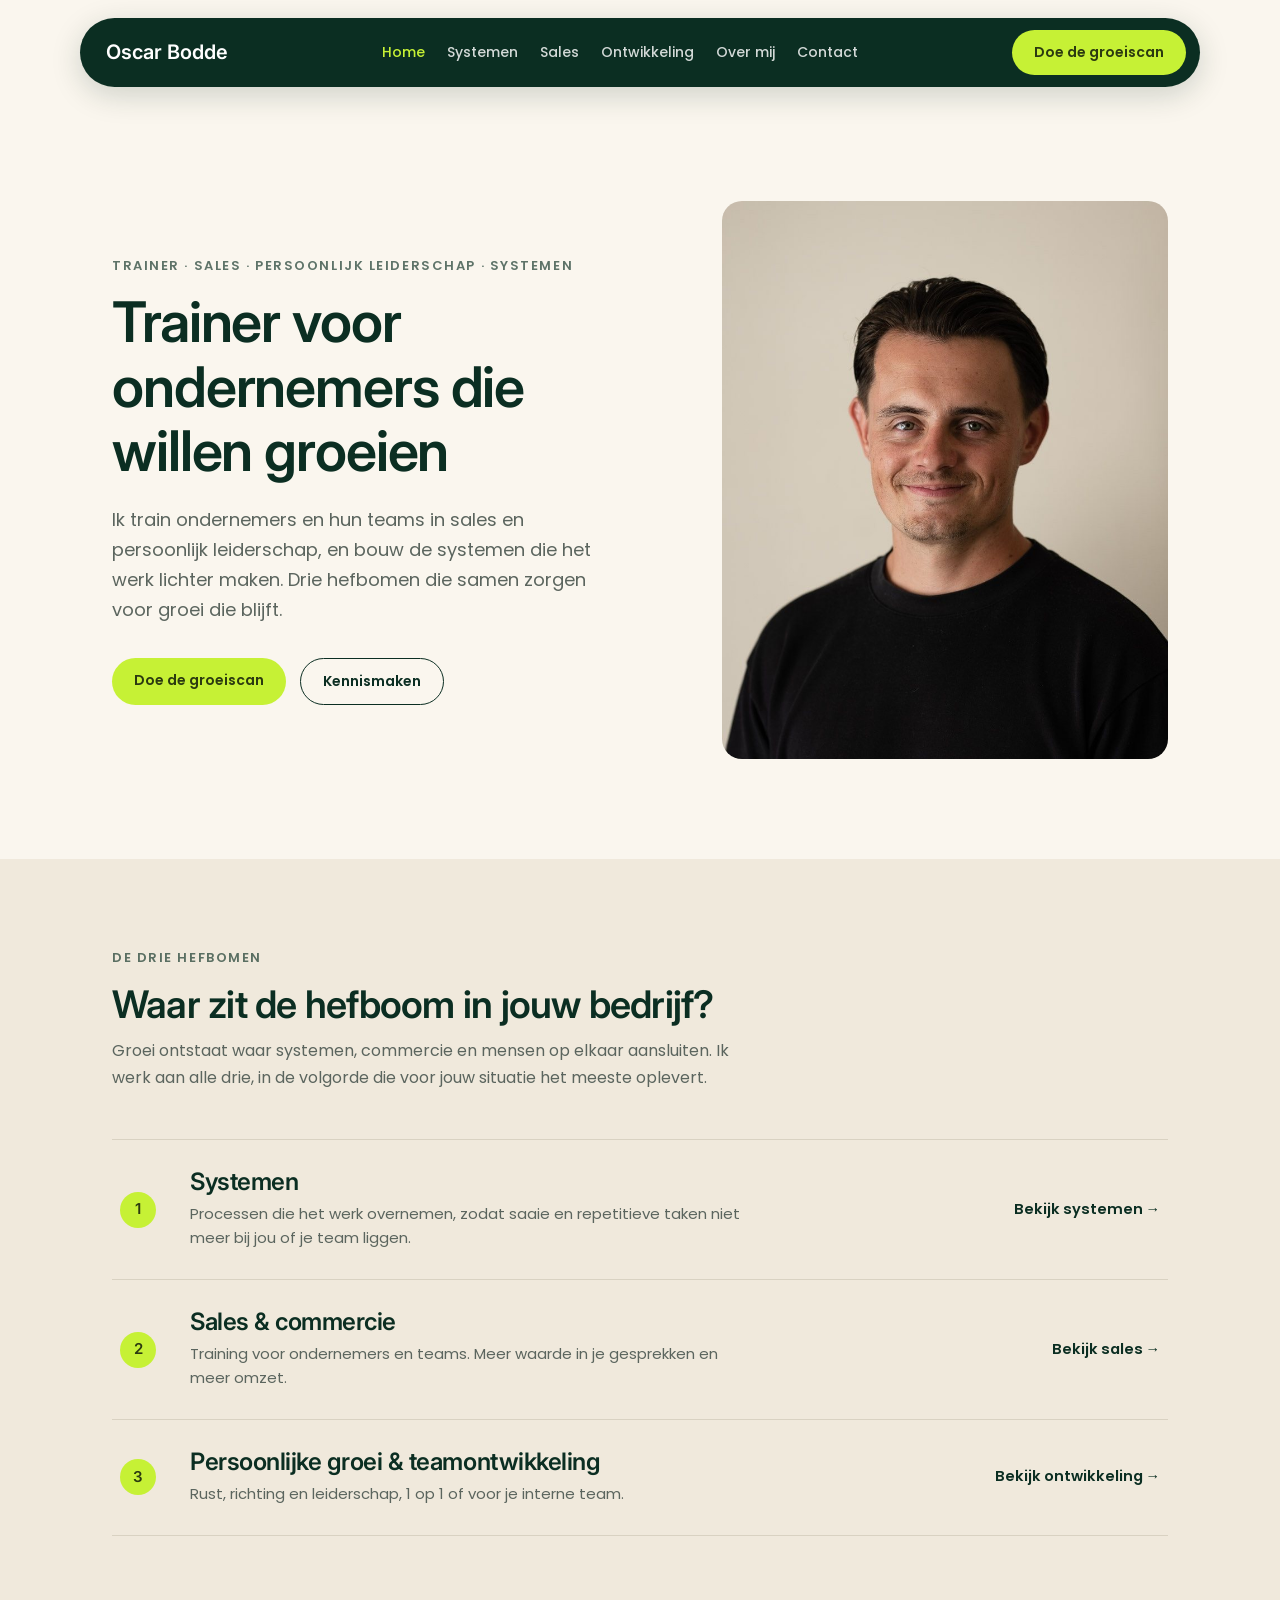
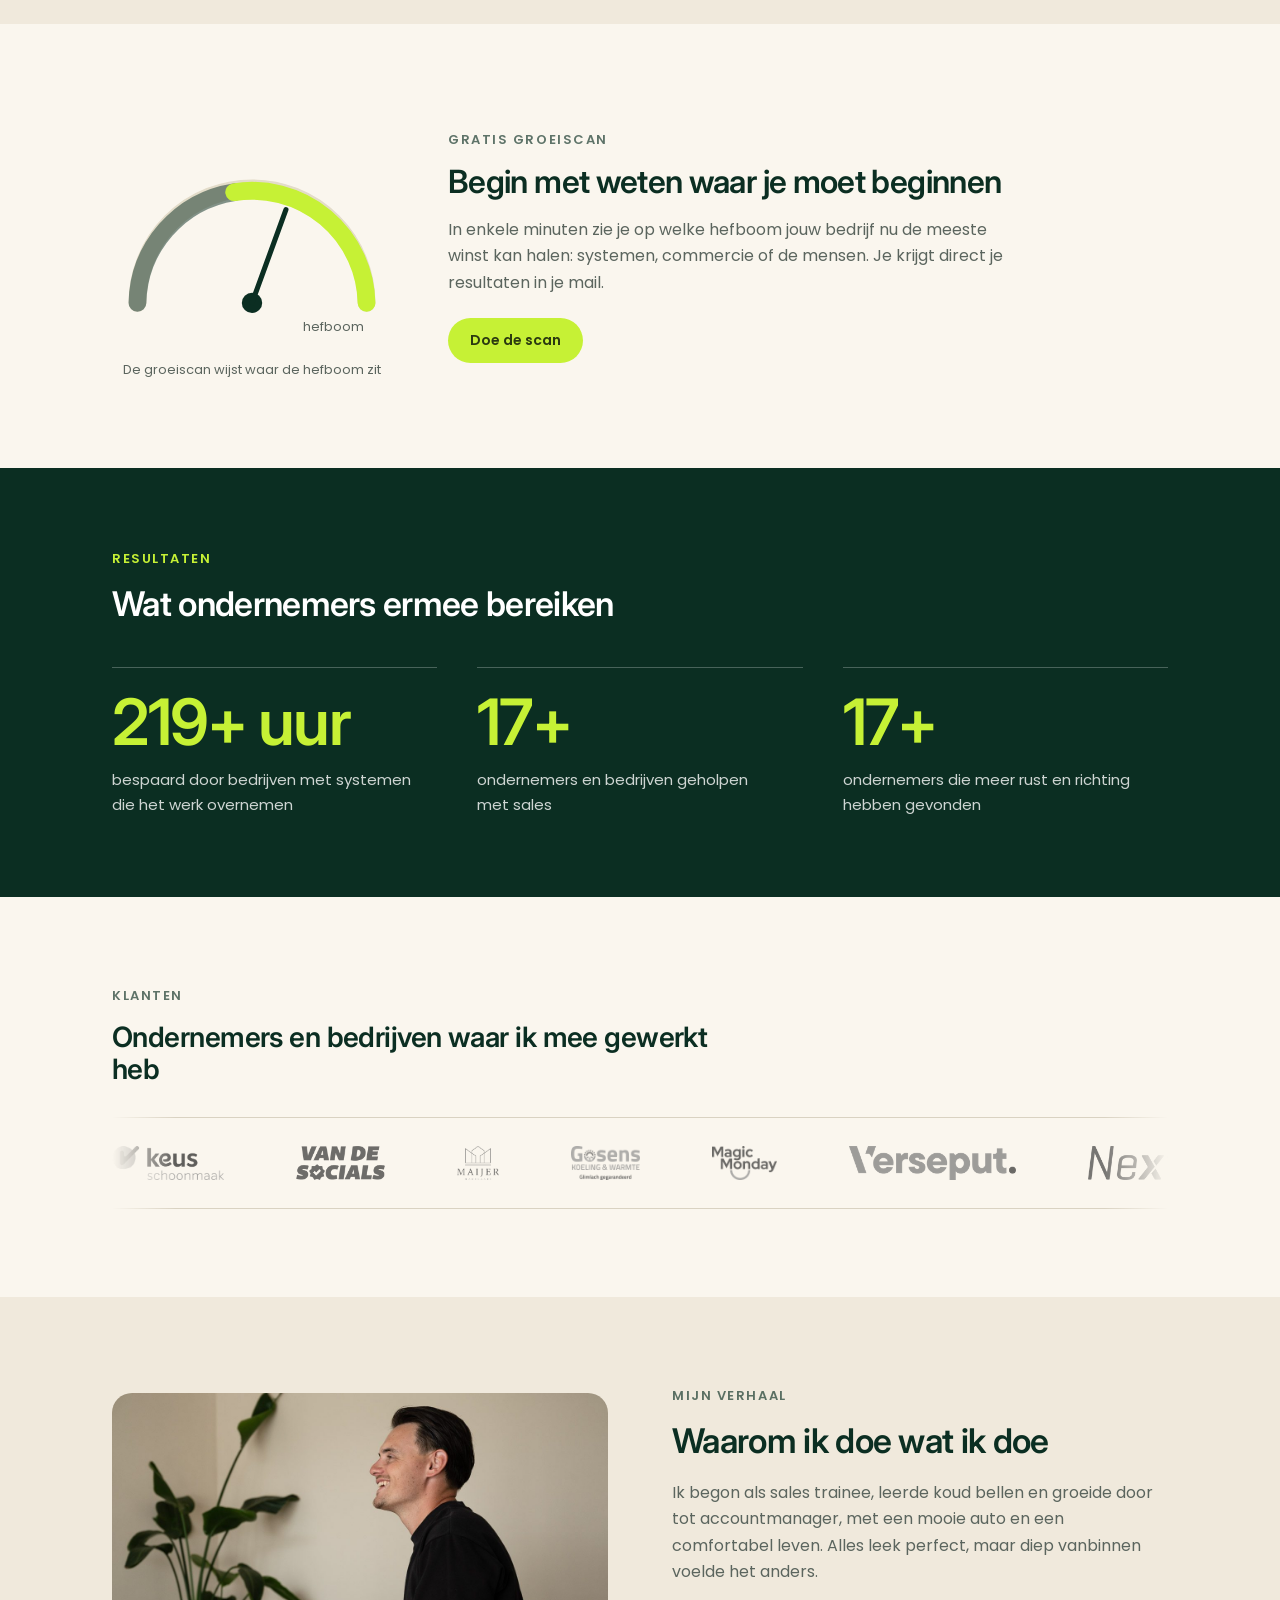
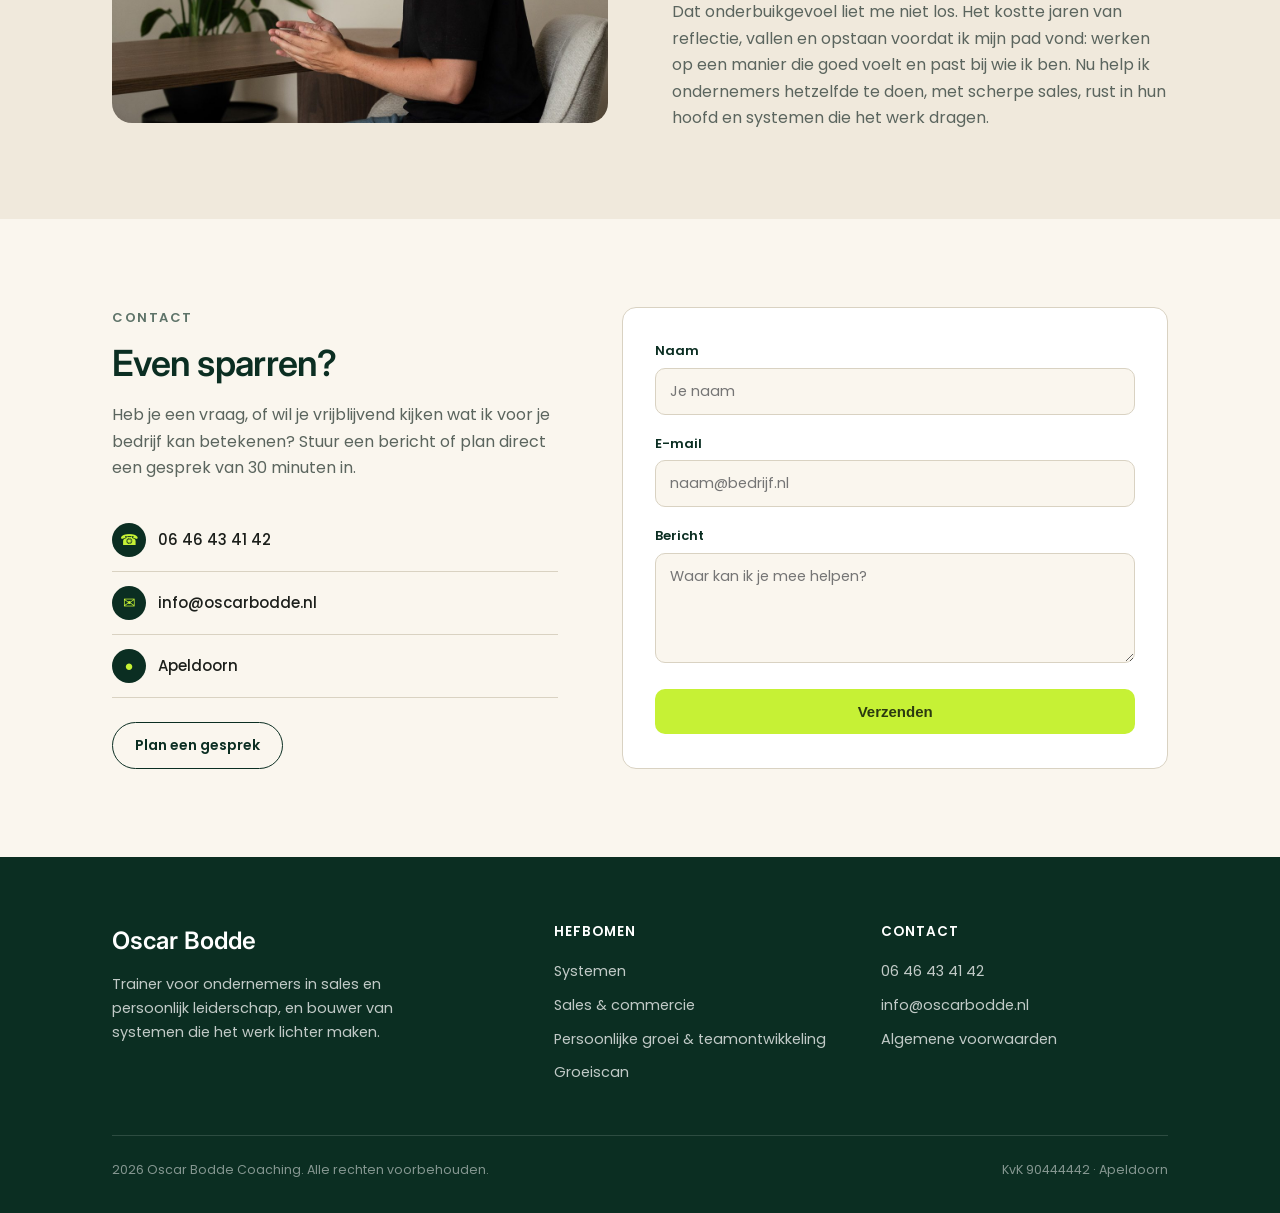
==== commit 15b78a8b: "Add files via upload" ====
--- a/index.html
+++ b/index.html
@@ -12,7 +12,7 @@
   "@type": "ProfessionalService",
   "name": "Oscar Bodde Coaching",
   "url": "https://oscarbodde.nl/",
-  "image": "https://oscarbodde.nl/images/oscar-bodde-portret.jpg",
+  "image": "https://oscarbodde.nl/images/oscar-bodde-hero.jpg",
   "description": "Oscar Bodde is trainer voor ondernemers in sales en persoonlijk leiderschap en bouwt systemen die het werk overnemen. Drie hefbomen voor bedrijfsgroei. Doe de gratis groeiscan.",
   "address": {"@type": "PostalAddress", "streetAddress": "Beurtvaartstraat 75", "postalCode": "7311 MS", "addressLocality": "Apeldoorn", "addressCountry": "NL"},
   "telephone": "+31646434142",
@@ -25,7 +25,7 @@
 <meta property="og:title" content="Oscar Bodde | Trainer in sales en persoonlijk leiderschap | Systemen | Apeldoorn">
 <meta property="og:description" content="Oscar Bodde is trainer voor ondernemers in sales en persoonlijk leiderschap en bouwt systemen die het werk overnemen. Drie hefbomen voor bedrijfsgroei. Doe de gratis groeiscan.">
 <meta property="og:url" content="https://oscarbodde.nl/">
-<meta property="og:image" content="https://oscarbodde.nl/images/oscar-bodde-portret.jpg">
+<meta property="og:image" content="https://oscarbodde.nl/images/oscar-bodde-hero.jpg">
 <meta property="og:locale" content="nl_NL">
 <meta name="twitter:card" content="summary_large_image">
 <link rel="icon" type="image/png" sizes="32x32" href="/images/favicon-32.png">
@@ -62,7 +62,7 @@
         <a href="https://calendly.com/oscarbodde-info/30min" class="cta-btn outline" target="_blank" rel="noopener">Kennismaken</a>
       </div>
     </div>
-    <img class="photo-block" src="/images/oscar-bodde-portret.jpg" alt="Portret van Oscar Bodde, trainer voor ondernemers" width="798" height="1200" loading="eager">
+    <img class="photo-block" src="/images/oscar-bodde-hero.jpg" alt="Portret van Oscar Bodde, trainer voor ondernemers" width="798" height="1200" loading="eager">
   </div>
 </section>
 
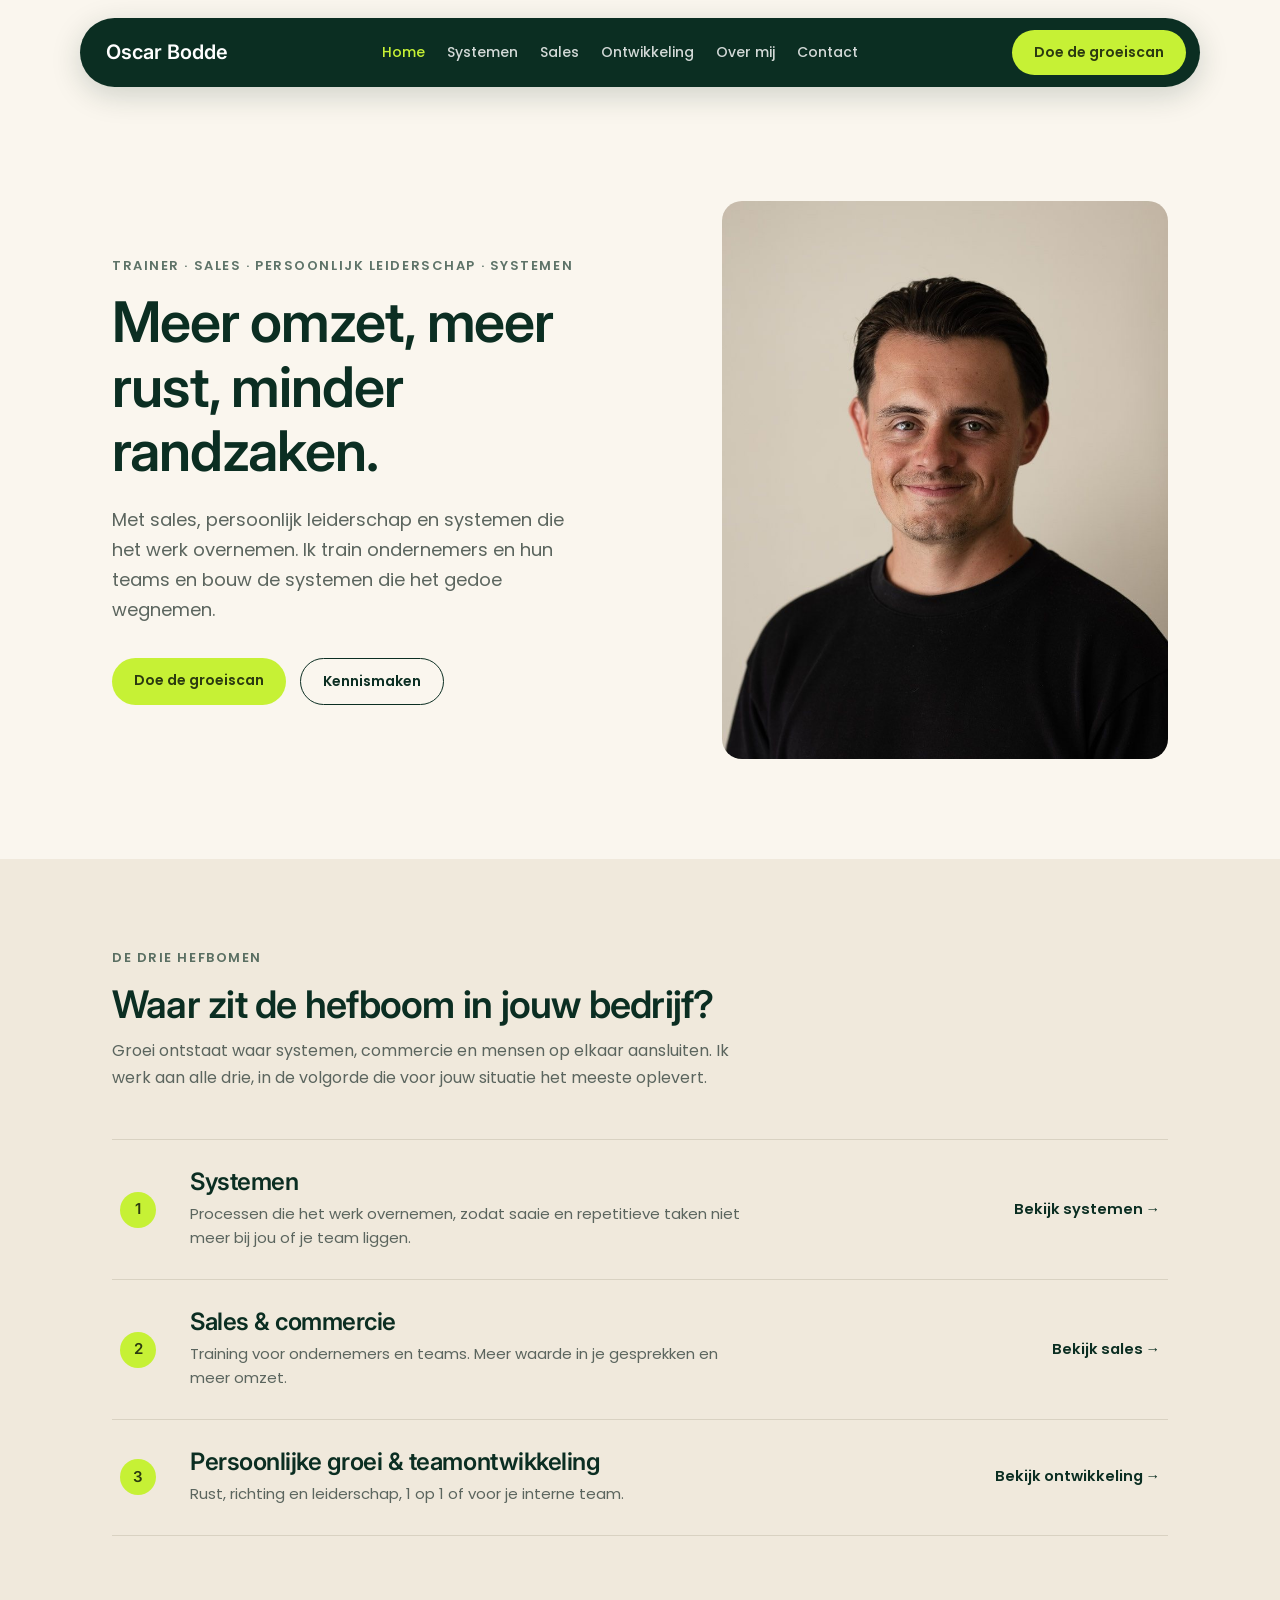
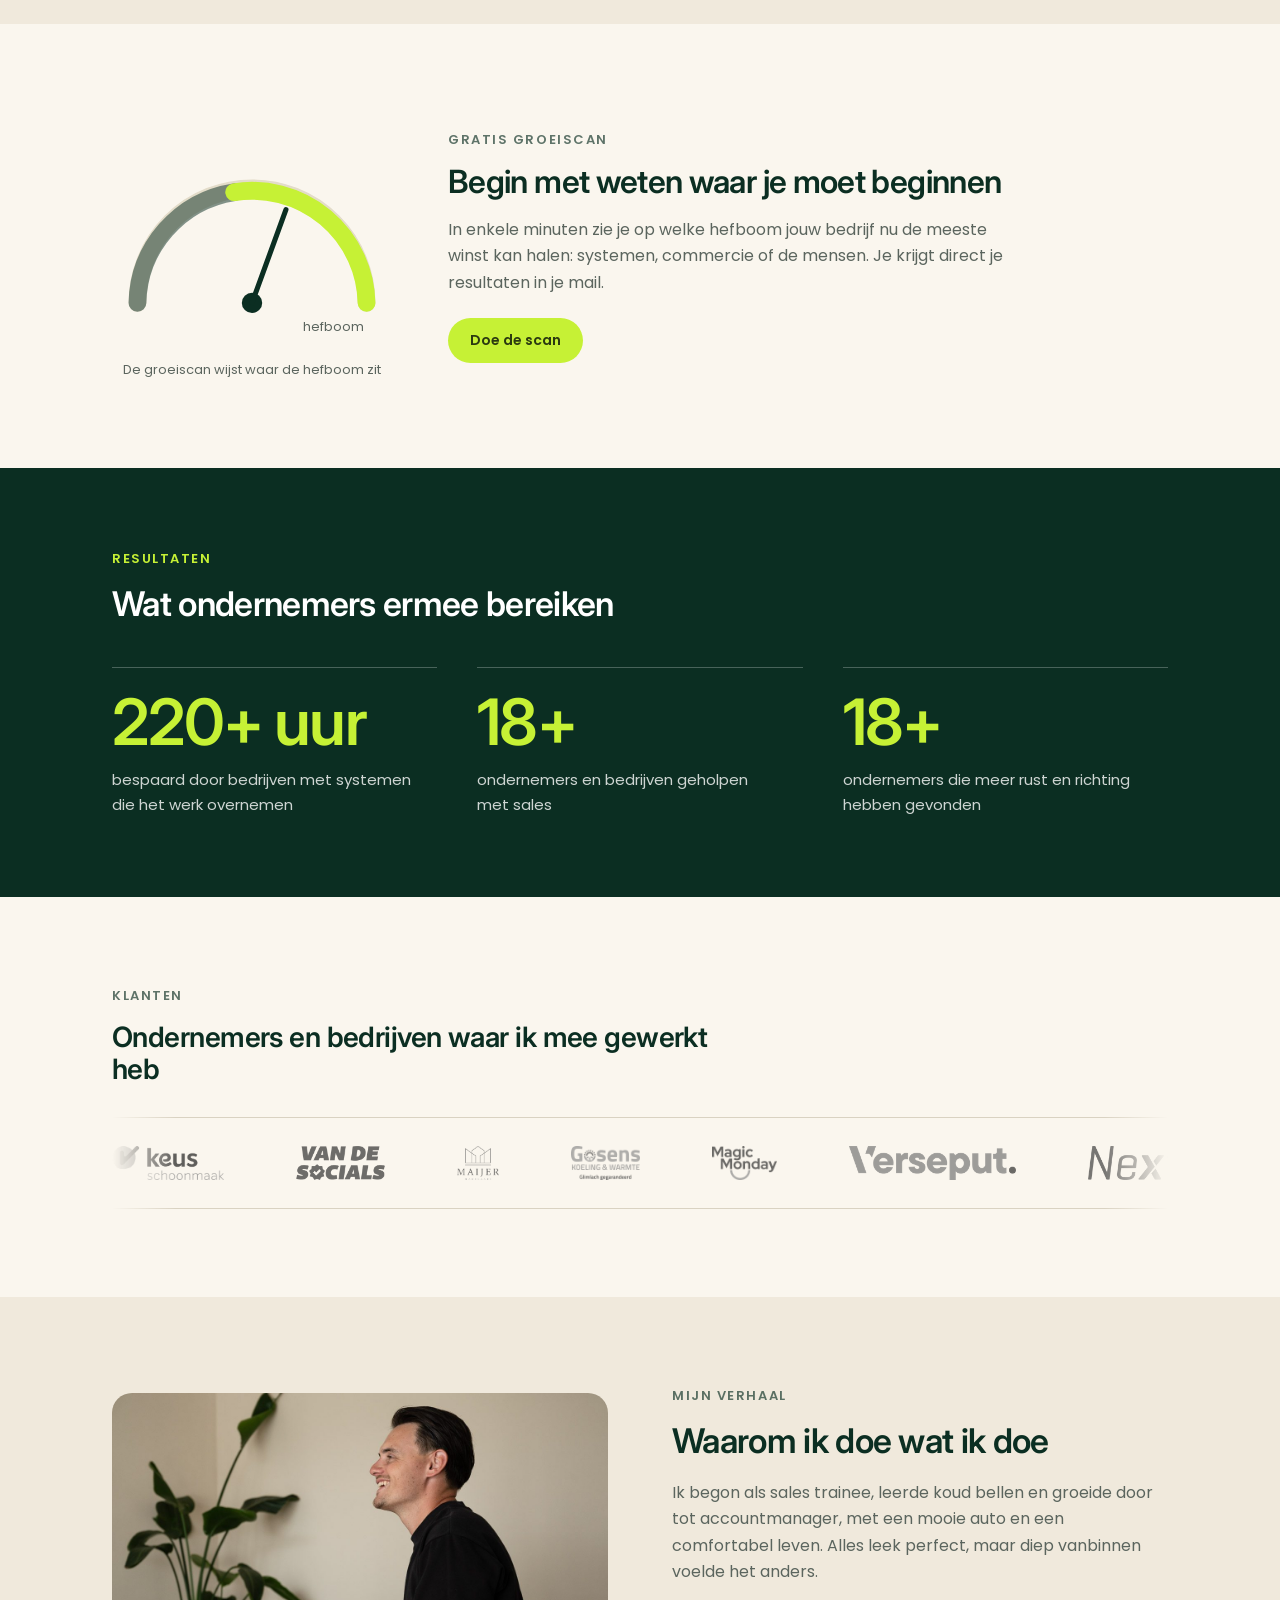
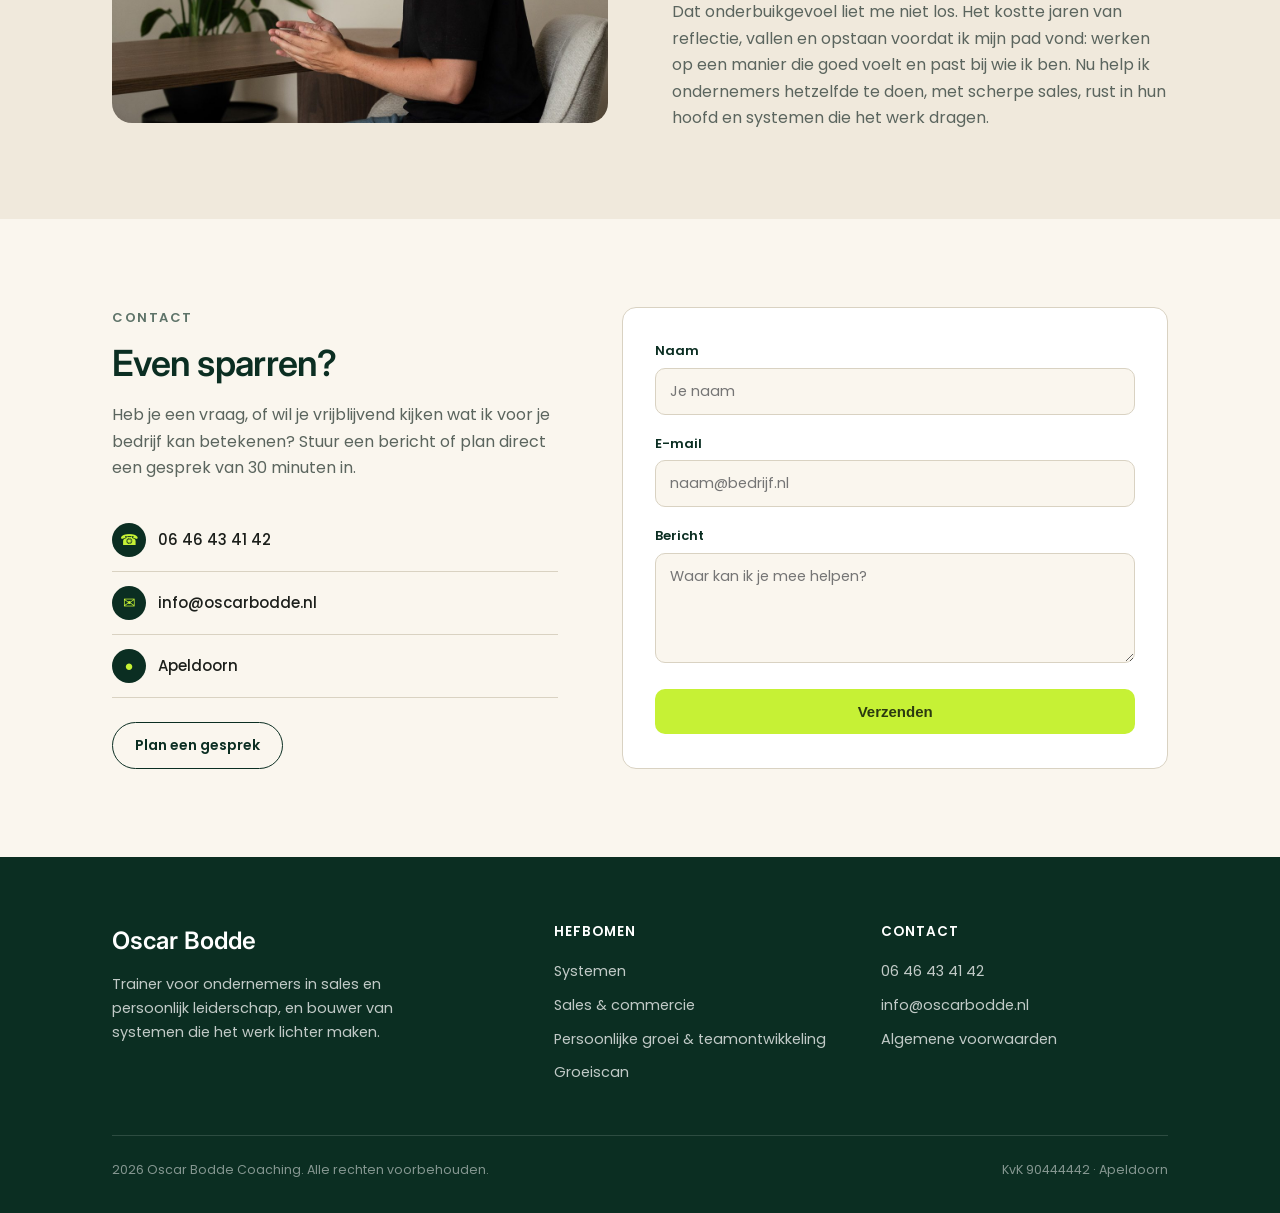
==== commit 68deca56: "Add files via upload" ====
--- a/index.html
+++ b/index.html
@@ -55,8 +55,8 @@
   <div class="wrap hero-grid">
     <div>
       <span class="eyebrow">Trainer · Sales · Persoonlijk leiderschap · Systemen</span>
-      <h1>Trainer voor ondernemers die willen groeien</h1>
-      <p class="lead">Ik train ondernemers en hun teams in sales en persoonlijk leiderschap, en bouw de systemen die het werk lichter maken. Drie hefbomen die samen zorgen voor groei die blijft.</p>
+      <h1>Meer omzet, meer rust, minder randzaken.</h1>
+      <p class="lead">Met sales, persoonlijk leiderschap en systemen die het werk overnemen. Ik train ondernemers en hun teams en bouw de systemen die het gedoe wegnemen.</p>
       <div class="hero-ctas">
         <a href="https://groeiscan.oscarbodde.nl/" class="cta-btn" target="_blank" rel="noopener">Doe de groeiscan</a>
         <a href="https://calendly.com/oscarbodde-info/30min" class="cta-btn outline" target="_blank" rel="noopener">Kennismaken</a>
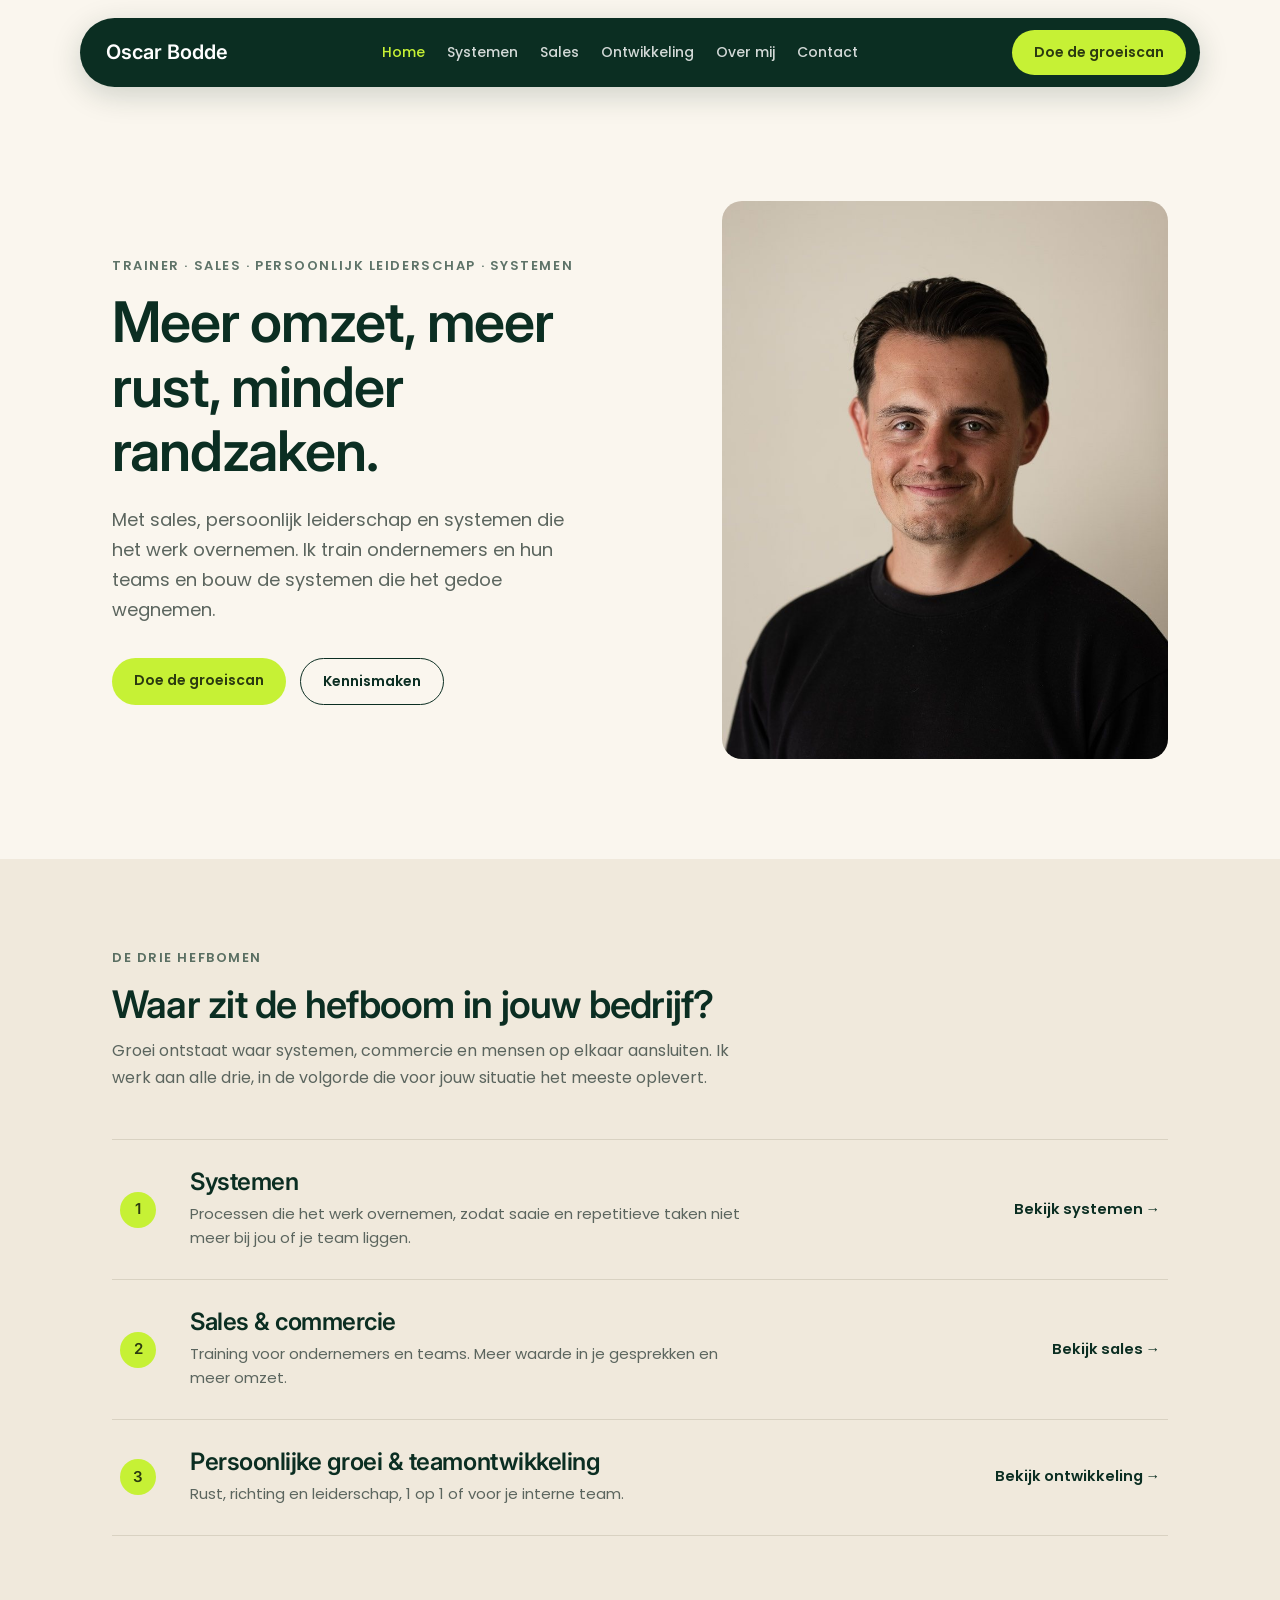
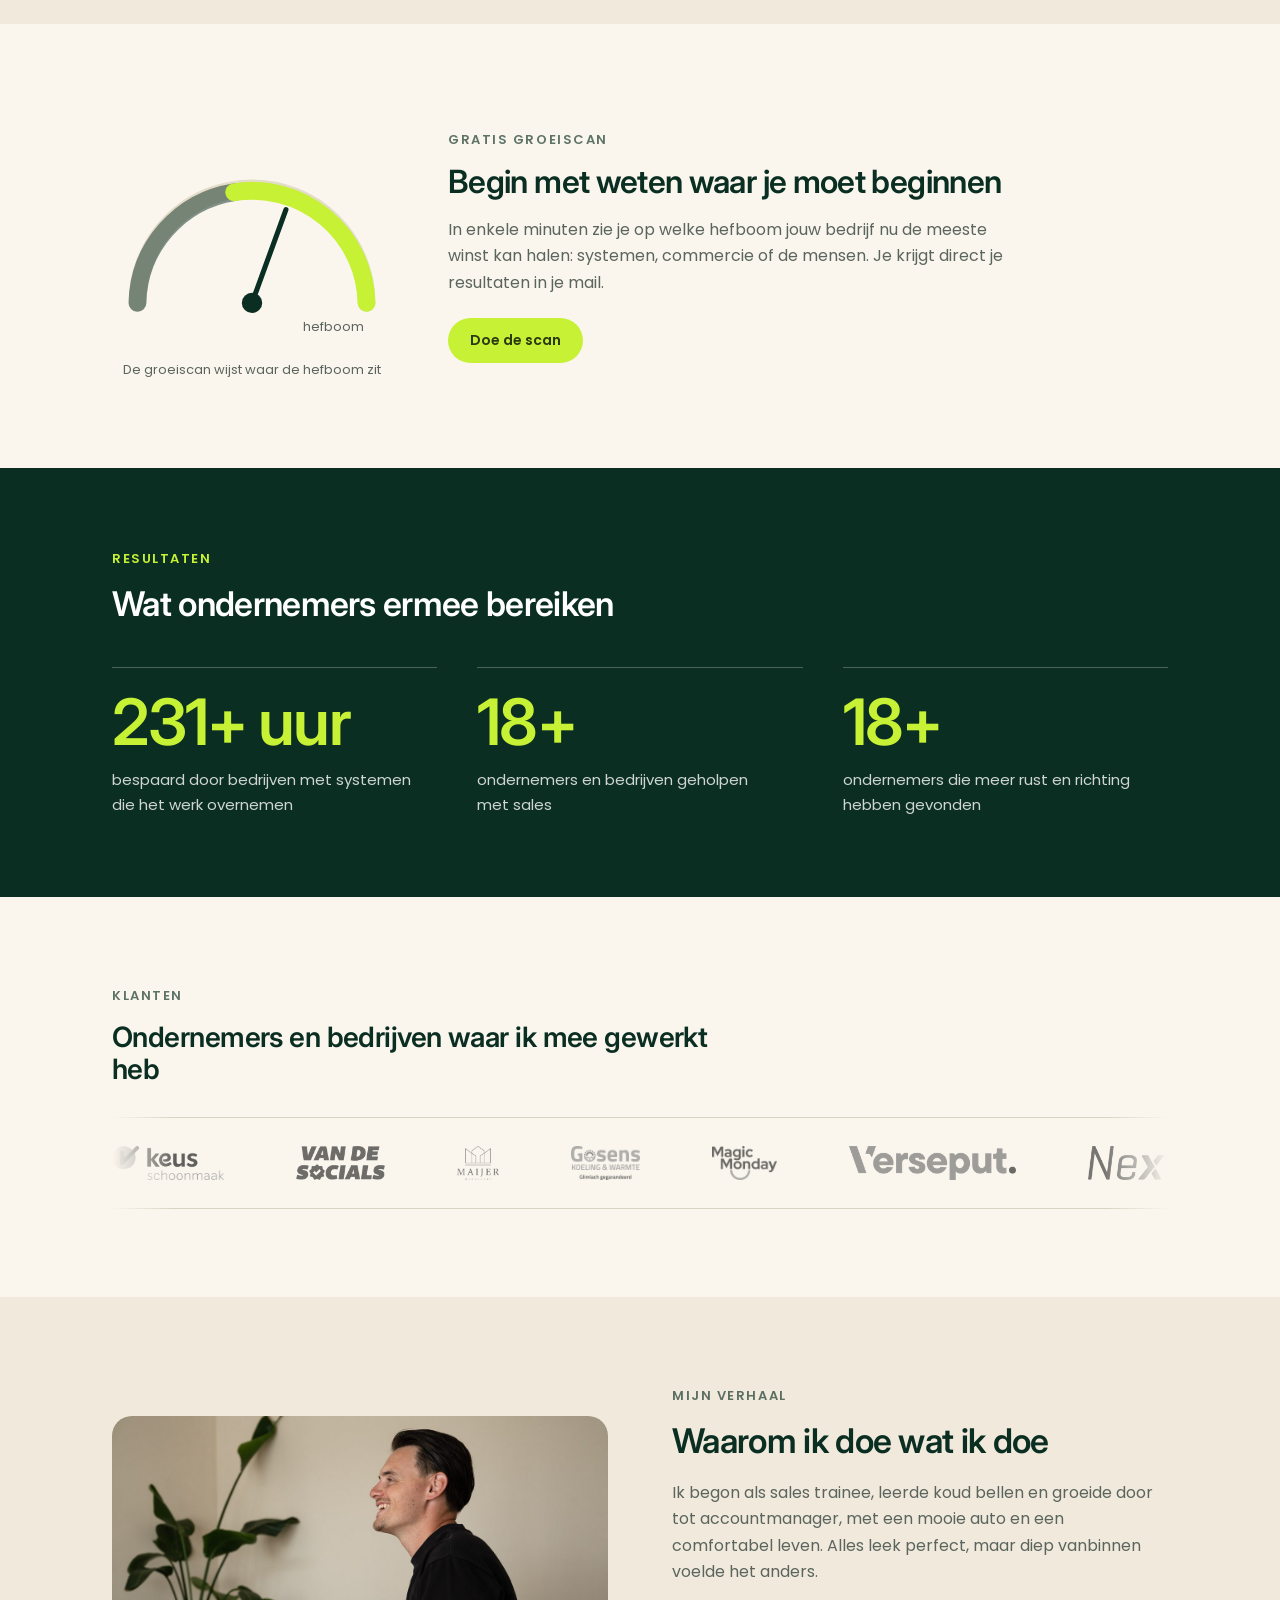
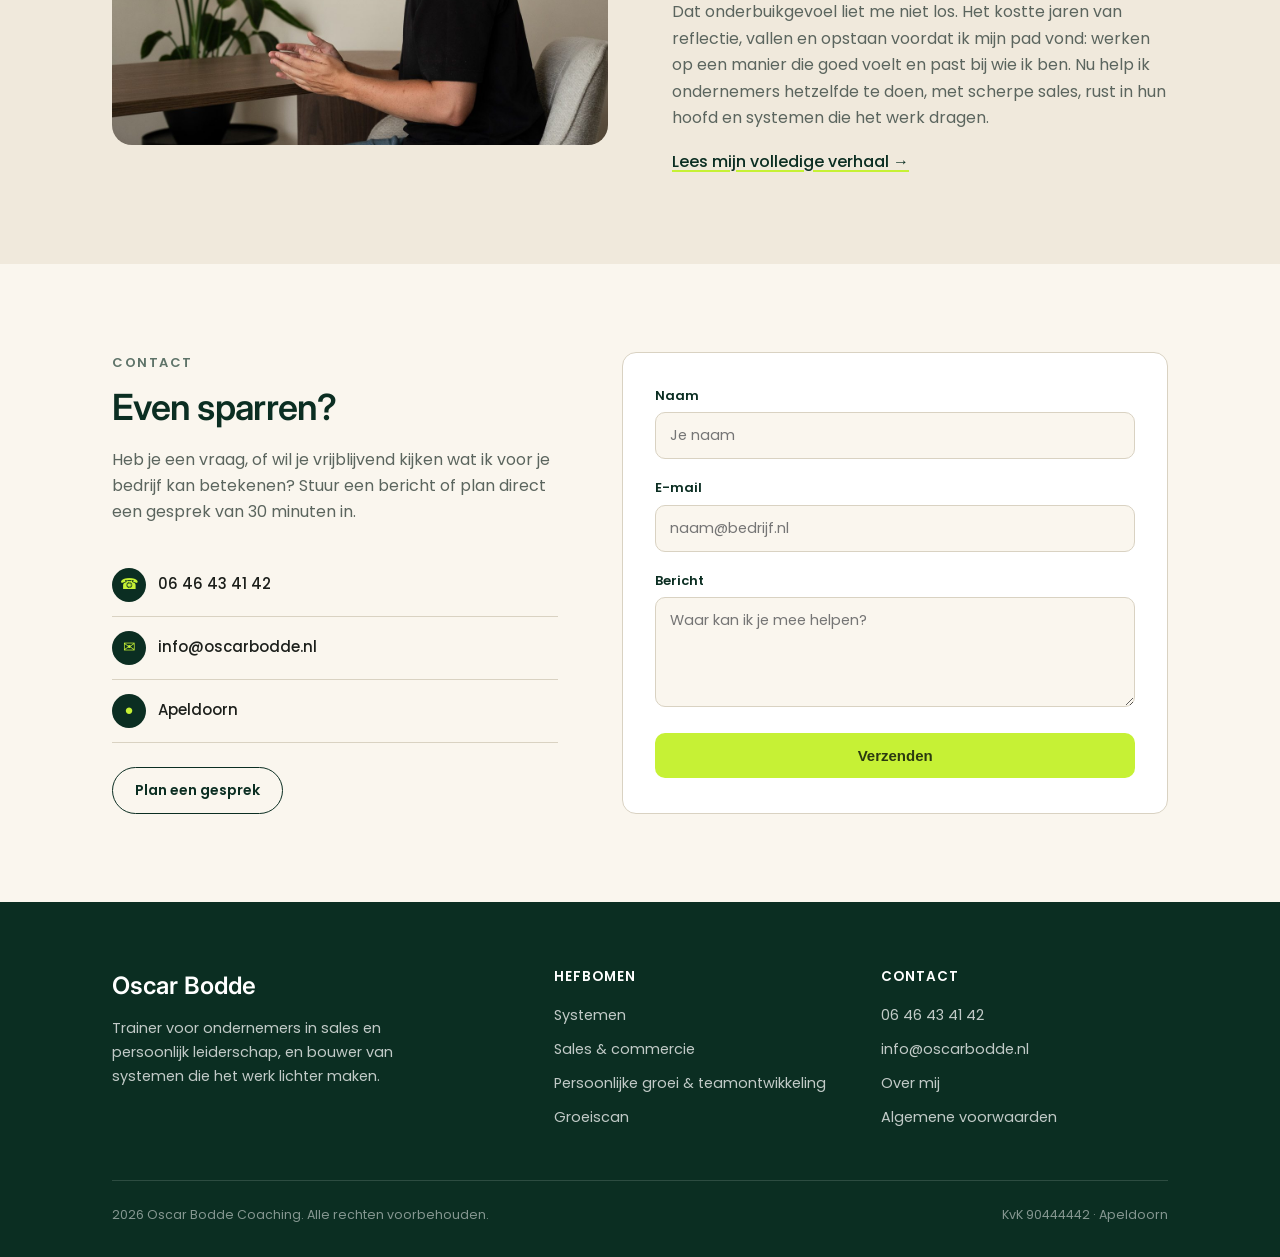
==== commit 3259f605: "Add files via upload" ====
--- a/index.html
+++ b/index.html
@@ -3,29 +3,73 @@
 <head>
 <meta charset="UTF-8">
 <meta name="viewport" content="width=device-width, initial-scale=1.0">
-<title>Oscar Bodde | Trainer in sales en persoonlijk leiderschap | Systemen | Apeldoorn</title>
-<meta name="description" content="Oscar Bodde is trainer voor ondernemers in sales en persoonlijk leiderschap en bouwt systemen die het werk overnemen. Drie hefbomen voor bedrijfsgroei. Doe de gratis groeiscan.">
+<title>Oscar Bodde | Trainer sales en persoonlijk leiderschap | Apeldoorn</title>
+<meta name="description" content="Meer omzet, meer rust, minder randzaken. Oscar Bodde traint ondernemers in sales en persoonlijk leiderschap en bouwt systemen die het werk overnemen.">
+<meta name="robots" content="index, follow, max-image-preview:large">
 <link rel="canonical" href="https://oscarbodde.nl/">
 <script type="application/ld+json">
 {
-  "@context": "https://schema.org",
-  "@type": "ProfessionalService",
-  "name": "Oscar Bodde Coaching",
-  "url": "https://oscarbodde.nl/",
-  "image": "https://oscarbodde.nl/images/oscar-bodde-hero.jpg",
-  "description": "Oscar Bodde is trainer voor ondernemers in sales en persoonlijk leiderschap en bouwt systemen die het werk overnemen. Drie hefbomen voor bedrijfsgroei. Doe de gratis groeiscan.",
-  "address": {"@type": "PostalAddress", "streetAddress": "Beurtvaartstraat 75", "postalCode": "7311 MS", "addressLocality": "Apeldoorn", "addressCountry": "NL"},
-  "telephone": "+31646434142",
-  "email": "info@oscarbodde.nl",
-  "areaServed": "NL",
-  "founder": {"@type": "Person", "name": "Oscar Bodde"}
+ "@context": "https://schema.org",
+ "@graph": [
+  {
+   "@type": "ProfessionalService",
+   "@id": "https://oscarbodde.nl/#bedrijf",
+   "name": "Oscar Bodde Coaching",
+   "url": "https://oscarbodde.nl/",
+   "image": "https://oscarbodde.nl/images/oscar-bodde-trainer-apeldoorn.jpg",
+   "description": "Trainer voor ondernemers in sales en persoonlijk leiderschap, en bouwer van systemen die het werk overnemen.",
+   "address": {
+    "@type": "PostalAddress",
+    "streetAddress": "Beurtvaartstraat 75",
+    "postalCode": "7311 MS",
+    "addressLocality": "Apeldoorn",
+    "addressCountry": "NL"
+   },
+   "telephone": "+31646434142",
+   "email": "info@oscarbodde.nl",
+   "areaServed": "NL",
+   "founder": {
+    "@id": "https://oscarbodde.nl/#oscar"
+   },
+   "sameAs": [
+    "https://www.linkedin.com/in/oscar-bodde/"
+   ]
+  },
+  {
+   "@type": "Person",
+   "@id": "https://oscarbodde.nl/#oscar",
+   "name": "Oscar Bodde",
+   "jobTitle": "Trainer in sales en persoonlijk leiderschap",
+   "url": "https://oscarbodde.nl/over-mij",
+   "image": "https://oscarbodde.nl/images/oscar-bodde-trainer-apeldoorn.jpg",
+   "sameAs": [
+    "https://www.linkedin.com/in/oscar-bodde/"
+   ],
+   "worksFor": {
+    "@id": "https://oscarbodde.nl/#bedrijf"
+   }
+  },
+  {
+   "@type": "WebSite",
+   "@id": "https://oscarbodde.nl/#website",
+   "url": "https://oscarbodde.nl/",
+   "name": "Oscar Bodde",
+   "inLanguage": "nl-NL",
+   "publisher": {
+    "@id": "https://oscarbodde.nl/#bedrijf"
+   }
+  }
+ ]
 }
 </script>
 <meta property="og:type" content="website">
-<meta property="og:title" content="Oscar Bodde | Trainer in sales en persoonlijk leiderschap | Systemen | Apeldoorn">
-<meta property="og:description" content="Oscar Bodde is trainer voor ondernemers in sales en persoonlijk leiderschap en bouwt systemen die het werk overnemen. Drie hefbomen voor bedrijfsgroei. Doe de gratis groeiscan.">
+<meta property="og:site_name" content="Oscar Bodde">
+<meta property="og:title" content="Oscar Bodde | Trainer sales en persoonlijk leiderschap | Apeldoorn">
+<meta property="og:description" content="Meer omzet, meer rust, minder randzaken. Oscar Bodde traint ondernemers in sales en persoonlijk leiderschap en bouwt systemen die het werk overnemen.">
 <meta property="og:url" content="https://oscarbodde.nl/">
-<meta property="og:image" content="https://oscarbodde.nl/images/oscar-bodde-hero.jpg">
+<meta property="og:image" content="https://oscarbodde.nl/images/og-home.jpg">
+<meta property="og:image:width" content="1200">
+<meta property="og:image:height" content="630">
 <meta property="og:locale" content="nl_NL">
 <meta name="twitter:card" content="summary_large_image">
 <link rel="icon" type="image/png" sizes="32x32" href="/images/favicon-32.png">
@@ -35,18 +79,18 @@
 <link rel="preconnect" href="https://fonts.googleapis.com">
 <link rel="preconnect" href="https://fonts.gstatic.com" crossorigin>
 <link href="https://fonts.googleapis.com/css2?family=Inter:wght@400;500;600;700&family=Poppins:wght@400;500;600&display=swap" rel="stylesheet">
-<link rel="stylesheet" href="/site.css?v=3">
+<link rel="stylesheet" href="/site.css?v=4">
 </head>
 <body>
 <header>
   <div class="navpill">
     <a class="wordmark" href="/">Oscar Bodde</a>
-    <nav class="links"><a href="/" class="actief">Home</a><a href="/systemen">Systemen</a><a href="/commercie">Sales</a><a href="/ontwikkeling">Ontwikkeling</a><a href="/#over-mij">Over mij</a><a href="/#contact">Contact</a></nav>
+    <nav class="links"><a href="/" class="actief">Home</a><a href="/systemen">Systemen</a><a href="/commercie">Sales</a><a href="/ontwikkeling">Ontwikkeling</a><a href="/over-mij">Over mij</a><a href="/#contact">Contact</a></nav>
     <div class="navcta"><a href="https://groeiscan.oscarbodde.nl/" class="cta-btn" target="_blank" rel="noopener">Doe de groeiscan</a></div>
     <button class="menu-toggle" id="menu-toggle" aria-label="Menu" aria-expanded="false">&#9776;</button>
   </div>
   <nav class="mobile-menu" id="mobile-menu">
-    <a href="/" class="actief">Home</a><a href="/systemen">Systemen</a><a href="/commercie">Sales</a><a href="/ontwikkeling">Ontwikkeling</a><a href="/#over-mij">Over mij</a><a href="/#contact">Contact</a>
+    <a href="/" class="actief">Home</a><a href="/systemen">Systemen</a><a href="/commercie">Sales</a><a href="/ontwikkeling">Ontwikkeling</a><a href="/over-mij">Over mij</a><a href="/#contact">Contact</a>
     <a href="https://groeiscan.oscarbodde.nl/" class="cta-btn" target="_blank" rel="noopener" style="margin-top:6px;text-align:center;">Doe de groeiscan</a>
   </nav>
 </header>
@@ -62,7 +106,7 @@
         <a href="https://calendly.com/oscarbodde-info/30min" class="cta-btn outline" target="_blank" rel="noopener">Kennismaken</a>
       </div>
     </div>
-    <img class="photo-block" src="/images/oscar-bodde-hero.jpg" alt="Portret van Oscar Bodde, trainer voor ondernemers" width="798" height="1200" loading="eager">
+    <img class="photo-block" src="/images/oscar-bodde-trainer-apeldoorn.jpg" alt="Oscar Bodde, trainer in sales en persoonlijk leiderschap in Apeldoorn" width="798" height="1200" loading="eager" fetchpriority="high" decoding="async">
   </div>
 </section>
 
@@ -125,12 +169,13 @@
 <section class="sand" id="over-mij">
   <div class="wrap">
     <div class="two-col" style="align-items:center;">
-      <img class="rounded" src="/images/oscar-bodde-gesprek-breed.jpg" alt="Oscar Bodde in gesprek" width="1200" height="798" loading="lazy">
+      <img class="rounded" src="/images/oscar-bodde-sales-training-gesprek.jpg" alt="Oscar Bodde in gesprek met een ondernemer tijdens een training" width="1200" height="798" loading="lazy">
       <div>
         <span class="eyebrow">Mijn verhaal</span>
         <h2 style="font-size:34px;margin-bottom:20px;">Waarom ik doe wat ik doe</h2>
         <p>Ik begon als sales trainee, leerde koud bellen en groeide door tot accountmanager, met een mooie auto en een comfortabel leven. Alles leek perfect, maar diep vanbinnen voelde het anders.</p>
         <p style="margin-top:14px;">Dat onderbuikgevoel liet me niet los. Het kostte jaren van reflectie, vallen en opstaan voordat ik mijn pad vond: werken op een manier die goed voelt en past bij wie ik ben. Nu help ik ondernemers hetzelfde te doen, met scherpe sales, rust in hun hoofd en systemen die het werk dragen.</p>
+        <p style="margin-top:18px;"><a class="textlink" href="/over-mij">Lees mijn volledige verhaal &rarr;</a></p>
       </div>
     </div>
   </div>
@@ -177,6 +222,7 @@
         <h5>Contact</h5>
         <a href="tel:0646434142">06 46 43 41 42</a>
         <a href="mailto:info@oscarbodde.nl">info@oscarbodde.nl</a>
+        <a href="/over-mij">Over mij</a>
         <a href="/algemene-voorwaarden">Algemene voorwaarden</a>
       </div>
     </div>
--- a/site.css
+++ b/site.css
@@ -519,3 +519,6 @@
   }
   .stat .big.long{font-size:34px;line-height:1.1;}
   @media(max-width:860px){.stat .big.long{font-size:30px;}}
+
+  a.textlink{color:var(--forest);text-decoration:underline;text-underline-offset:3px;text-decoration-color:var(--lime);text-decoration-thickness:2px;font-weight:500;}
+  a.textlink:hover{background:var(--lime);text-decoration-color:transparent;}
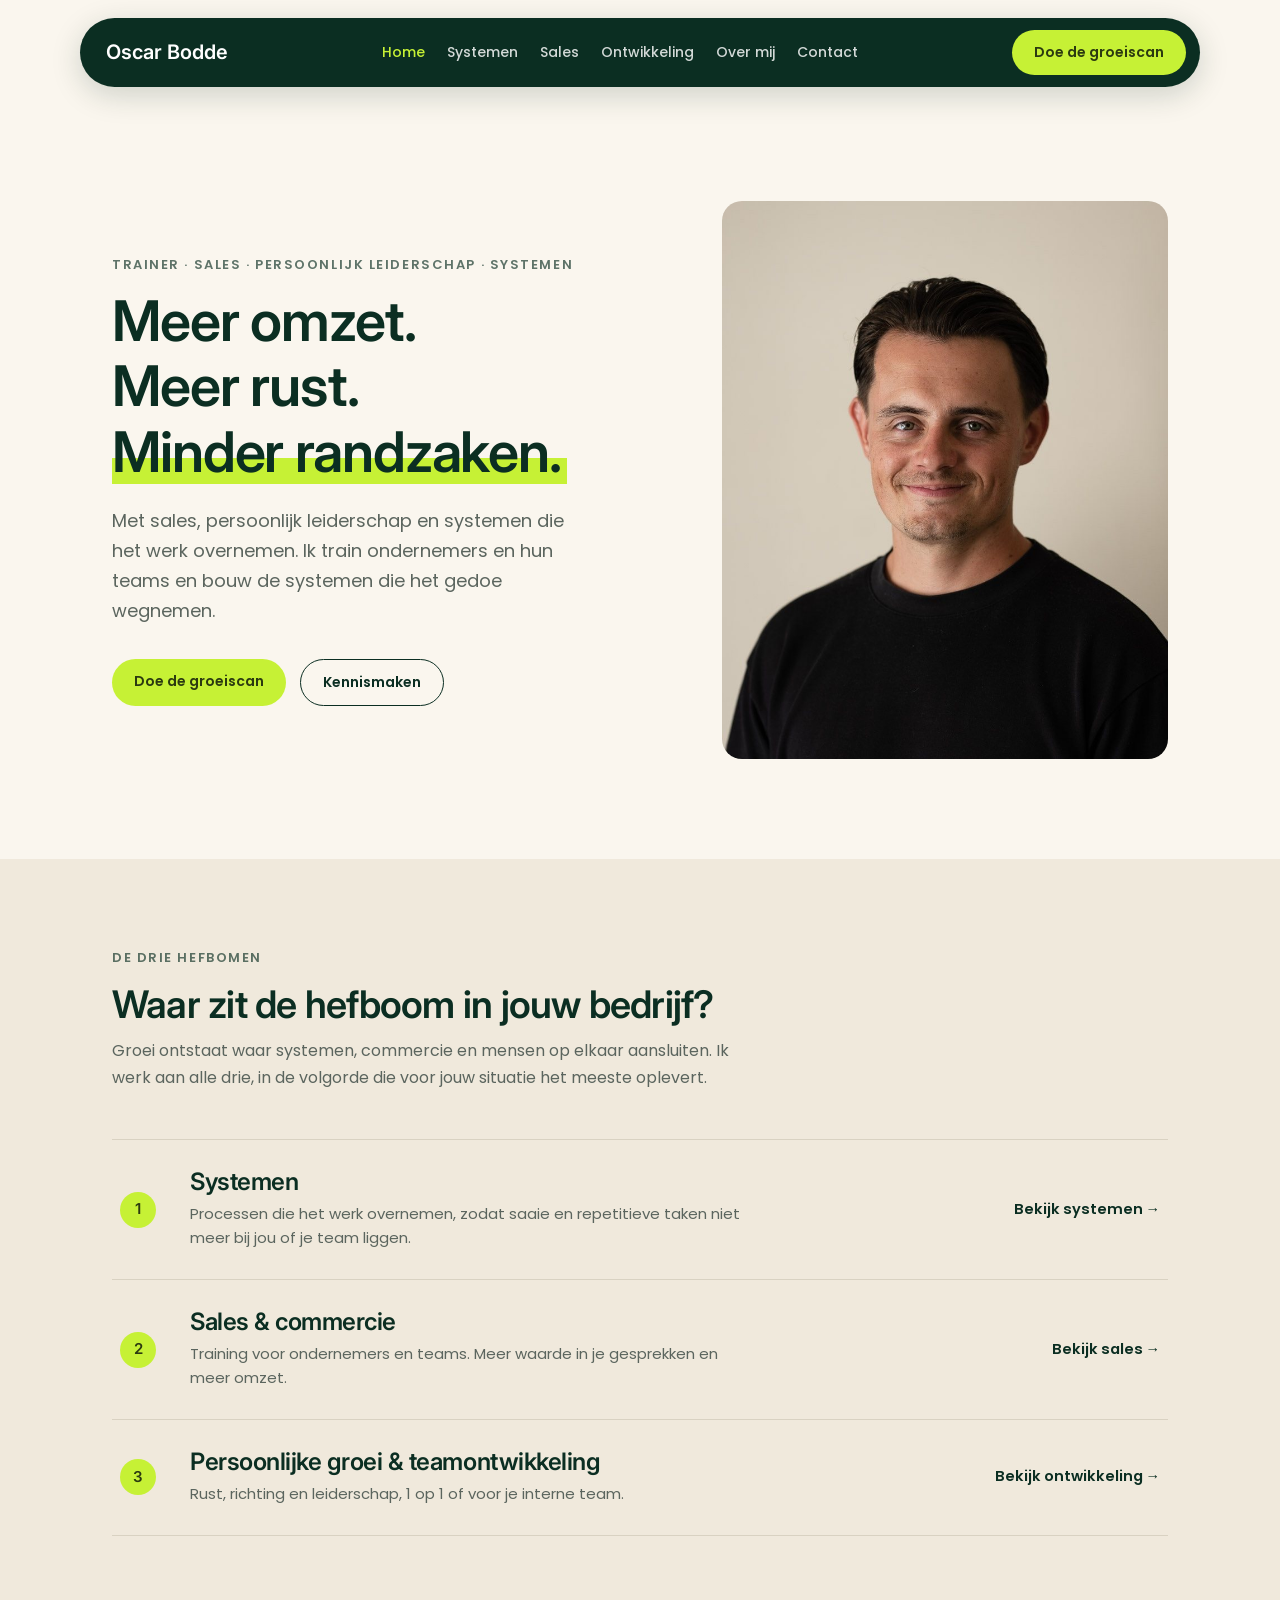
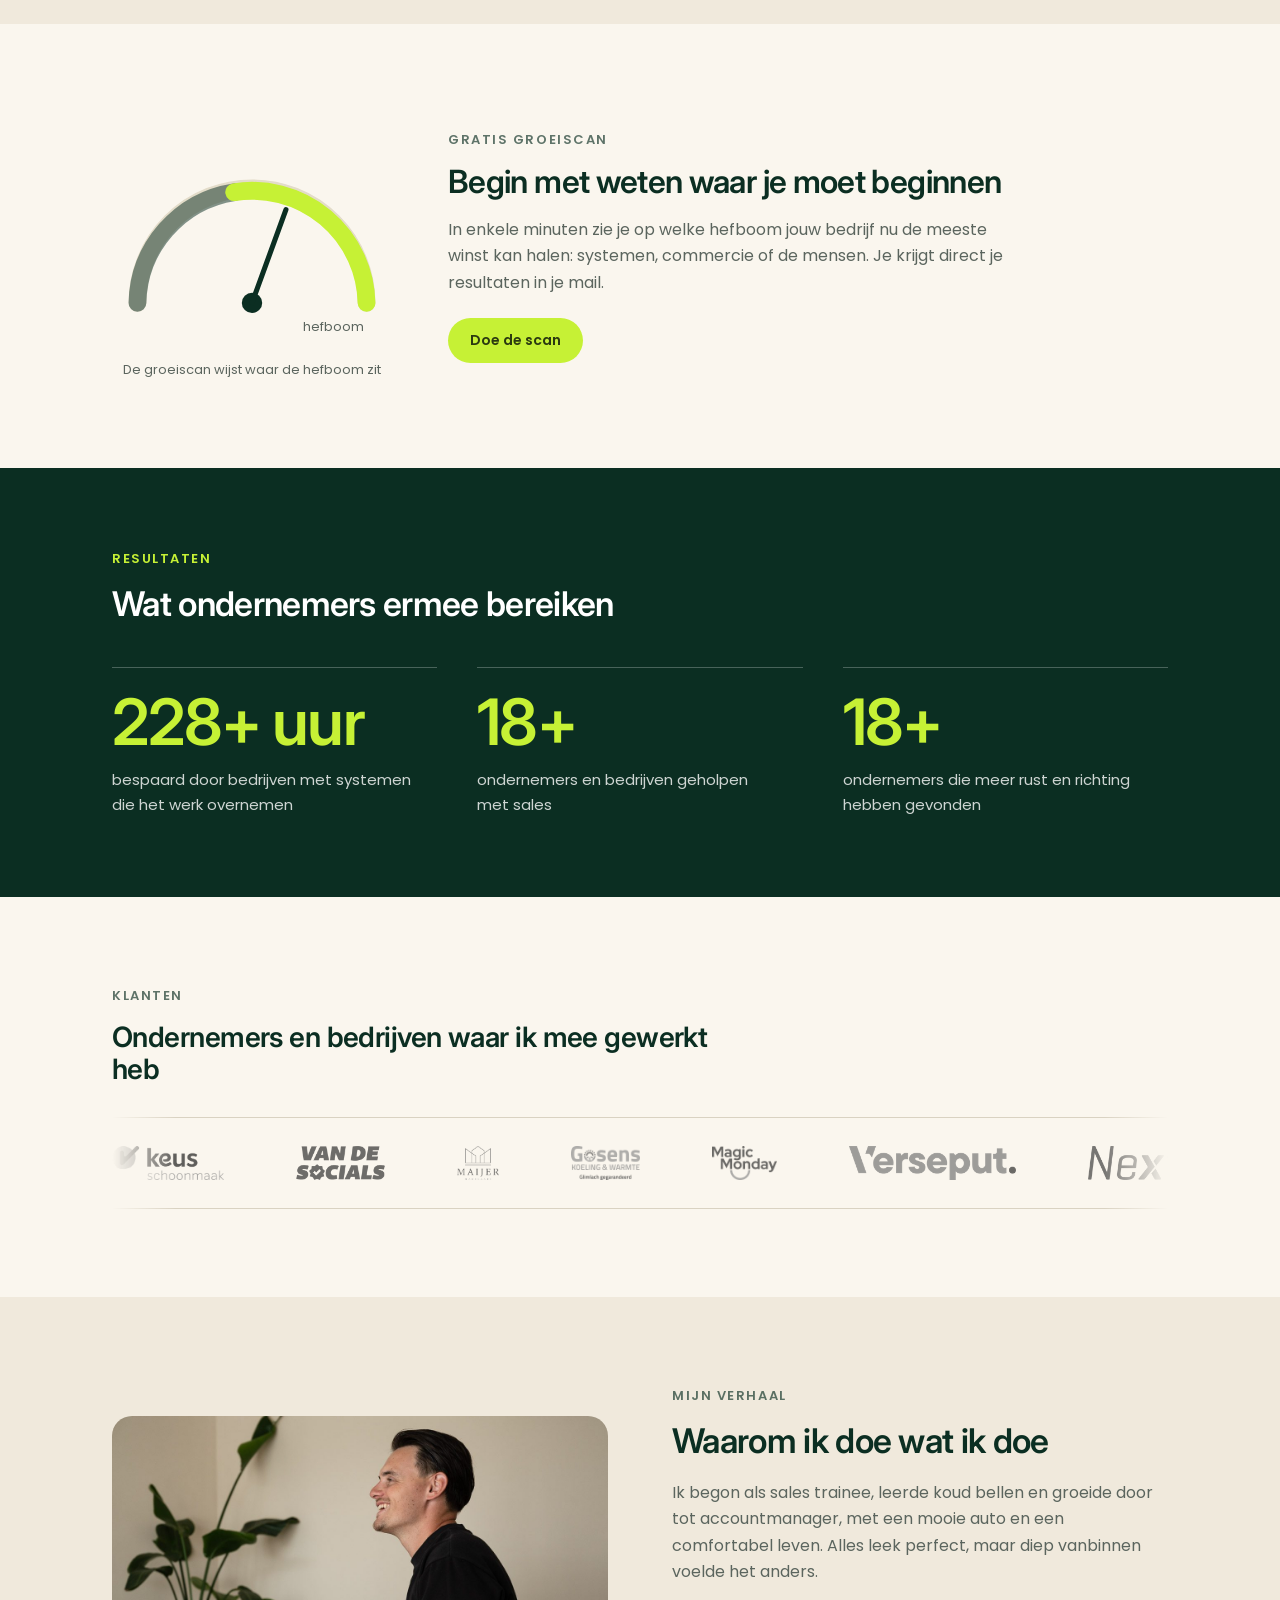
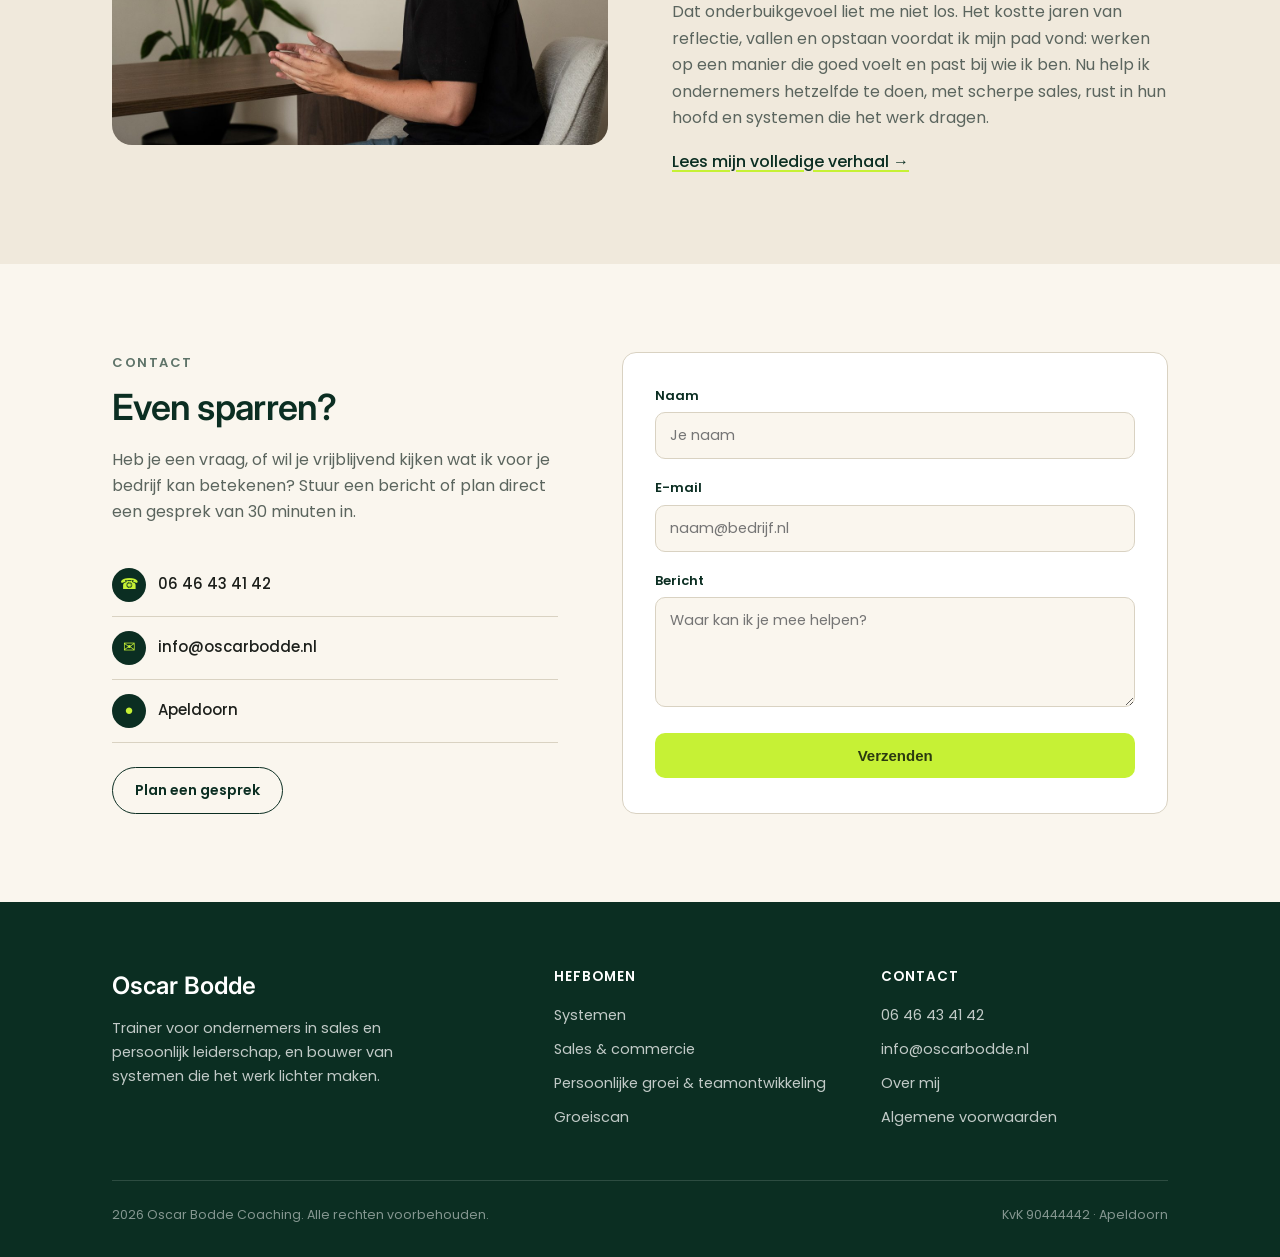
==== commit 1943d20f: "Add files via upload" ====
--- a/index.html
+++ b/index.html
@@ -4,7 +4,7 @@
 <meta charset="UTF-8">
 <meta name="viewport" content="width=device-width, initial-scale=1.0">
 <title>Oscar Bodde | Trainer sales en persoonlijk leiderschap | Apeldoorn</title>
-<meta name="description" content="Meer omzet, meer rust, minder randzaken. Oscar Bodde traint ondernemers in sales en persoonlijk leiderschap en bouwt systemen die het werk overnemen.">
+<meta name="description" content="Meer omzet. Meer rust. Minder randzaken. Oscar Bodde traint ondernemers in sales en persoonlijk leiderschap en bouwt systemen die het werk overnemen.">
 <meta name="robots" content="index, follow, max-image-preview:large">
 <link rel="canonical" href="https://oscarbodde.nl/">
 <script type="application/ld+json">
@@ -65,7 +65,7 @@
 <meta property="og:type" content="website">
 <meta property="og:site_name" content="Oscar Bodde">
 <meta property="og:title" content="Oscar Bodde | Trainer sales en persoonlijk leiderschap | Apeldoorn">
-<meta property="og:description" content="Meer omzet, meer rust, minder randzaken. Oscar Bodde traint ondernemers in sales en persoonlijk leiderschap en bouwt systemen die het werk overnemen.">
+<meta property="og:description" content="Meer omzet. Meer rust. Minder randzaken. Oscar Bodde traint ondernemers in sales en persoonlijk leiderschap en bouwt systemen die het werk overnemen.">
 <meta property="og:url" content="https://oscarbodde.nl/">
 <meta property="og:image" content="https://oscarbodde.nl/images/og-home.jpg">
 <meta property="og:image:width" content="1200">
@@ -79,7 +79,7 @@
 <link rel="preconnect" href="https://fonts.googleapis.com">
 <link rel="preconnect" href="https://fonts.gstatic.com" crossorigin>
 <link href="https://fonts.googleapis.com/css2?family=Inter:wght@400;500;600;700&family=Poppins:wght@400;500;600&display=swap" rel="stylesheet">
-<link rel="stylesheet" href="/site.css?v=4">
+<link rel="stylesheet" href="/site.css?v=5">
 </head>
 <body>
 <header>
@@ -99,7 +99,7 @@
   <div class="wrap hero-grid">
     <div>
       <span class="eyebrow">Trainer · Sales · Persoonlijk leiderschap · Systemen</span>
-      <h1>Meer omzet, meer rust, minder randzaken.</h1>
+      <h1><span class="hl-line">Meer omzet.</span> <span class="hl-line">Meer rust.</span> <span class="hl-line hl-accent">Minder randzaken.</span></h1>
       <p class="lead">Met sales, persoonlijk leiderschap en systemen die het werk overnemen. Ik train ondernemers en hun teams en bouw de systemen die het gedoe wegnemen.</p>
       <div class="hero-ctas">
         <a href="https://groeiscan.oscarbodde.nl/" class="cta-btn" target="_blank" rel="noopener">Doe de groeiscan</a>
--- a/site.css
+++ b/site.css
@@ -522,3 +522,6 @@
 
   a.textlink{color:var(--forest);text-decoration:underline;text-underline-offset:3px;text-decoration-color:var(--lime);text-decoration-thickness:2px;font-weight:500;}
   a.textlink:hover{background:var(--lime);text-decoration-color:transparent;}
+
+  .hero h1 .hl-line{display:block;}
+  .hero h1 .hl-accent{display:inline-block;background:linear-gradient(transparent 60%,var(--lime) 60%);padding-right:6px;margin-top:2px;}
